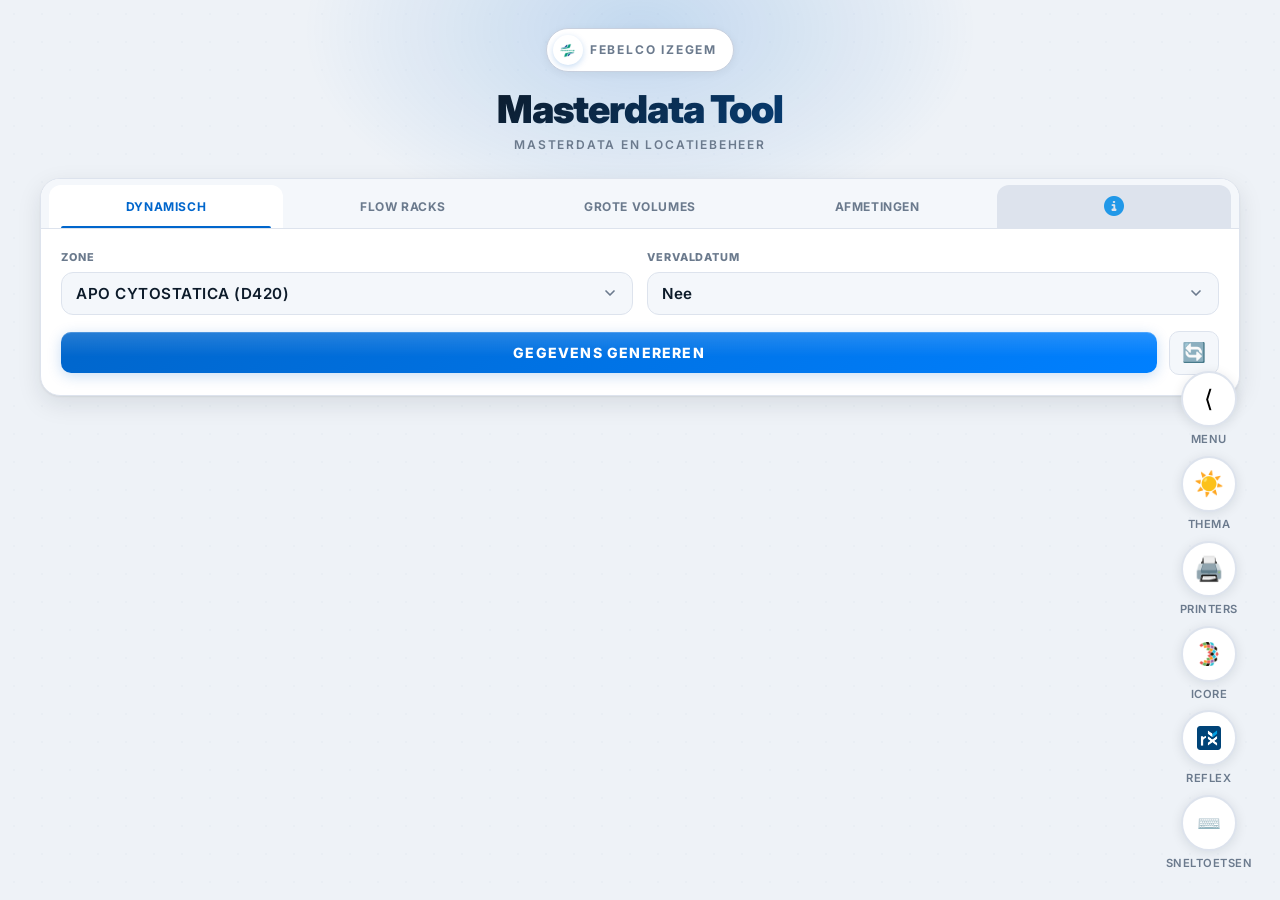
==== index.html @ 33363a82 "commit" ====
<!doctype html>
<html lang="nl">
  <head>
    <meta charset="UTF-8" />
    <meta name="viewport" content="width=device-width, initial-scale=1.0" />
    <title>MASTERDATA TOOL IZEGEM</title>
    <link rel="preconnect" href="https://fonts.googleapis.com" />
    <link rel="preconnect" href="https://fonts.gstatic.com" crossorigin />
    <link
      href="https://fonts.googleapis.com/css2?family=Inter:wght@300;400;500;600;700;800;900&display=swap"
      rel="stylesheet"
    />
    <link rel="icon" href="imgs/Febelco.png" />
    <link
      rel="stylesheet"
      href="https://cdnjs.cloudflare.com/ajax/libs/font-awesome/6.5.1/css/all.min.css"
    />
    <link rel="stylesheet" href="style_v2.css" />
  </head>
  <body>
    <div class="printer-hub" id="printerHub">
      <div class="button-item">
        <button
          class="theme-btn toggle-hub-btn"
          onclick="toggleHubCollapse()"
          id="toggleHubBtn"
          title="Menu in/uit schuiven"
        >
          ⟨
        </button>
        <span class="button-label">Menu</span>
      </div>
      <div class="hub-items" id="hubItems">
        <div class="button-item">
          <button
            class="theme-btn"
            onclick="toggleTheme()"
            id="themeBtn"
            title="Thema wisselen"
          >
            ☀️
          </button>
          <span class="button-label">Thema</span>
        </div>
        <div class="button-item">
          <button
            class="printer-fab"
            onclick="togglePrinter()"
            title="Labelprinters"
          >
            🖨️
          </button>
          <span class="button-label">Printers</span>
        </div>
        <div class="button-item">
          <a
            href="https://erp-warehouse.febelco.be"
            target="_blank"
            class="printer-fab"
            title="iCore"
            ><img
              src="imgs/icore.png"
              alt="iCore"
              style="width: 24px; height: 24px"
          /></a>
          <span class="button-label">iCore</span>
        </div>
        <div class="button-item">
          <a
            href="https://reflex.febelco.be/reflex/env/production"
            target="_blank"
            class="printer-fab"
            title="Reflex"
            ><img
              src="imgs/reflex.ico"
              alt="Reflex"
              style="width: 24px; height: 24px"
          /></a>
          <span class="button-label">Reflex</span>
        </div>
        <div class="button-item">
          <button
            class="theme-btn"
            onclick="toggleShortcuts()"
            id="helpBtn"
            title="Toetsenbord sneltoetsen"
            style="font-size: 1.2rem"
          >
            ⌨️
          </button>
          <span class="button-label">Sneltoetsen</span>
        </div>
      </div>
      <div class="printer-popup">
        <div class="printer-row">
          <span class="printer-row-label">Receptie Masterdata</span>
          <span class="printer-row-code">LT-0471</span>
        </div>
        <div class="printer-row">
          <span class="printer-row-label">Bureau Kurt</span>
          <span class="printer-row-code">PC-0455</span>
        </div>
      </div>
    </div>
    <div class="page-wrapper">
      <header class="header">
        <div class="header-badge">
          <div class="header-icon">
            <img src="imgs/Febelco.png" height="15px" alt="" />
          </div>
          <span class="header-badge-text">febelco Izegem</span>
        </div>
        <h1>Masterdata Tool</h1>
        <p class="tagline">Masterdata en locatiebeheer</p>
      </header>
      <div class="card">
        <nav class="nav-tabs">
          <button
            class="tab-btn active"
            data-tab="dyn"
            onclick="switchTab('dyn')"
          >
            Dynamisch
          </button>
          <button class="tab-btn" data-tab="fix" onclick="switchTab('fix')">
            Flow Racks
          </button>
          <button class="tab-btn" data-tab="gv" onclick="switchTab('gv')">
            Grote Volumes
          </button>
          <button class="tab-btn" data-tab="afm" onclick="switchTab('afm')">
            Afmetingen
          </button>

          <button
            class="tab-btn"
            data-tab="rec"
            onclick="switchTab('rec')"
            style="
              background-color: var(--border, #d1d5db);
              border-top-left-radius: var(--radius-inner, 8px);
              border-top-right-radius: var(--radius-inner, 8px);
            "
          >
            <i
              class="fa-solid fa-circle-info"
              style="color: #2198e8; font-size: 20px"
            ></i>
          </button>
        </nav>
        <div class="card-body">
          <section id="sec-dyn" class="section active">
            <div class="form-grid">
              <div class="form-group">
                <label>Zone</label>
                <select id="dynZone" class="custom-dropdown">
                  <option value="D420">APO CYTOSTATICA (D420)</option>
                  <option value="D421">APO BOIRON (D421)</option>
                  <option value="D422">APO HOOG (D422)</option>
                  <option value="D423">APO LAAG (D423)</option>
                  <option value="R440">DEP HOOG (R440)</option>
                  <option value="R441">DEP LAAG (R441)</option>
                  <option value="R442">DEP HOOG (R442)</option>
                  <option value="R443">DEP LAAG (R443)</option>
                  <option value="R600">DEP COOL (R600)</option>
                </select>
              </div>
              <div class="form-group">
                <label>Vervaldatum</label>
                <select id="dynBBD">
                  <option value="nee">Nee</option>
                  <option value="ja">Ja</option>
                </select>
              </div>
            </div>
            <div class="btn-group">
              <button class="btn-primary" onclick="calcDyn()">
                Gegevens Genereren
              </button>
              <button
                class="btn-reset"
                onclick="resetTab('dyn')"
                title="Herladen"
              >
                🔄
              </button>
            </div>
            <div class="progress-container" id="prog-dyn">
              <div class="progress-bar"></div>
            </div>
            <div id="out-dyn" class="results">
              <table>
                <thead>
                  <tr>
                    <th>LV Code</th>
                    <th>LV Type</th>
                    <th>HD Type</th>
                    <th>Location Size</th>
                    <th>Storage group</th>
                    <th>Item Group</th>
                    <th>Pick Zone</th>
                  </tr>
                </thead>
                <tbody id="res-dyn"></tbody>
              </table>
            </div>
          </section>

          <section id="sec-fix" class="section">
            <select id="fixKleurManual" style="display: none">
              <option value="BLAUW">BLU</option>
              <option value="ROOD">RED</option>
              <option value="CRT">CRT</option>
            </select>
            <div class="form-grid">
              <div class="form-group">
                <label>Pick of Entry Loc</label>
                <input
                  type="text"
                  id="fixZoneManual"
                  oninput="autoSelectKleur()"
                  placeholder="Bv: 3600a0040201"
                />
              </div>
              <div class="form-group">
                <label>Gewenste LV</label>
                <select id="fixTypeManual">
                  <option value="RED">RODE BAK</option>
                  <option value="BLU">BLAUWE BAK</option>
                  <option value="LSL">LANGE KANT CRT</option>
                  <option value="SSL">KORTE KANT CRT</option>
                  <option value="BLU FRIGO">DEPOTBOX BLAUW</option>
                </select>
              </div>
            </div>
            <div class="btn-group">
              <button class="btn-primary" onclick="calcFixEfficient()">
                Genereer
              </button>
              <button
                class="btn-reset"
                onclick="resetTab('fix')"
                title="Herladen"
              >
                🔄
              </button>
            </div>
            <div class="progress-container" id="prog-fix">
              <div class="progress-bar"></div>
            </div>
            <div id="out-fix" class="results">
              <table id="table-fix"></table>
            </div>
          </section>

          <section id="sec-afm" class="section">
            <div class="form-grid">
              <div class="form-group">
                <label>Zone</label>
                <select id="afmZone" onchange="updateAfmLiggers()">
                  <option value="">Kies zone...</option>
                  <option value="2200A-2700A">2200A-2700A</option>
                  <option value="3700B-3200B">3700B-3200B</option>
                  <option value="3700A-3200A">3700A-3200A</option>
                  <option value="4200A-5200A">4200A-5200A</option>
                  <option value="20DOZEN">20 Dozen Aisle</option>
                  <option value="AFRAME">Aframe</option>
                </select>
              </div>
              <div class="form-group">
                <label>Ligger(s)</label>
                <select id="afmLigger" disabled>
                  <option value="">...</option>
                </select>
              </div>
            </div>
            <div class="btn-group">
              <button class="btn-primary" onclick="calcAfm()">
                Bereken Afmeting
              </button>
              <button
                class="btn-reset"
                onclick="resetTab('afm')"
                title="Herladen"
              >
                🔄
              </button>
            </div>
            <div class="progress-container" id="prog-afm">
              <div class="progress-bar"></div>
            </div>
            <div id="out-afm" class="results">
              <table>
                <thead>
                  <tr>
                    <th>Zone</th>
                    <th>Ligger(s)</th>
                    <th>Aantal in rek</th>
                    <th>Tresh</th>
                  </tr>
                </thead>
                <tbody id="res-afm"></tbody>
              </table>
            </div>
          </section>

          <section id="sec-gv" class="section">
            <div class="form-grid">
              <div class="form-group">
                <label>Locatie</label>
                <input
                  type="text"
                  id="gvLocManual"
                  placeholder="Bv: 7000a0040201"
                />
              </div>
            </div>
            <div
              style="
                display: flex;
                align-items: center;
                gap: 15px;
                margin: 20px 0;
                color: var(--text-muted);
                font-weight: 600;
              "
            >
              <div
                style="flex: 1; height: 1px; background: var(--border)"
              ></div>
              <span>OF</span>
              <div
                style="flex: 1; height: 1px; background: var(--border)"
              ></div>
            </div>
            <div class="form-grid">
              <div class="form-group">
                <label>Zone</label>
                <select id="gvZone">
                  <option value="">Kies zone...</option>
                  <option value="7000-7010">7000-7010</option>
                  <option value="7050-7070">7050-7070</option>
                  <option value="7100-7150">7100-7150</option>
                  <option value="DISPLAYS">Displays</option>
                  <option value="PLOFKOT">Plofkot</option>
                </select>
              </div>
            </div>
            <div class="btn-group">
              <button class="btn-primary" onclick="calcGV()">
                Gegevens Genereren
              </button>
              <button
                class="btn-reset"
                onclick="resetTab('gv')"
                title="Herladen"
              >
                🔄
              </button>
            </div>
            <div class="progress-container" id="prog-gv">
              <div class="progress-bar"></div>
            </div>
            <div id="out-gv" class="results">
              <table>
                <thead>
                  <tr>
                    <th>LV Code</th>
                    <th>HD Type</th>
                    <th>Location Size</th>
                    <th>Storage group</th>
                    <th>Item Group</th>
                    <th>Prep Zone</th>
                  </tr>
                </thead>
                <tbody id="res-gv"></tbody>
              </table>
            </div>
          </section>

          <section id="sec-rec" class="section">
            <div style="display: flex; flex-direction: column; gap: 20px">
              <details
                style="
                  background: var(--surface-2);
                  border-radius: var(--radius-inner);
                  border: 1.5px solid var(--border);
                  overflow: hidden;
                "
              >
                <summary
                  style="
                    list-style: none;
                    padding: 20px 24px;
                    font-size: 1rem;
                    font-weight: 700;
                    color: var(--text);
                    cursor: pointer;
                    display: flex;
                    justify-content: space-between;
                    align-items: center;
                    user-select: none;
                  "
                >
                  <span>&#128230; Overstock op Verkeerde Clip of Trolley</span>
                  <i
                    class="fa-solid fa-chevron-down"
                    style="font-size: 0.85rem; color: var(--text-muted)"
                  ></i>
                </summary>

                <div
                  style="
                    padding: 0 24px 24px 24px;
                    border-top: 1px solid var(--border);
                    padding-top: 20px;
                  "
                >
                  <p
                    style="
                      font-size: 0.85rem;
                      color: var(--text-muted);
                      margin-bottom: 20px;
                    "
                  >
                    Geef de OVS locatie in en krijg de juiste kar.
                  </p>
                  <div class="form-grid">
                    <div class="form-group">
                      <label>Overstock-Locatie</label>
                      <input
                        type="text"
                        id="recLoc1"
                        placeholder="Bv: 9942B..."
                      />
                    </div>
                  </div>
                  <div class="btn-group">
                    <button class="btn-primary" onclick="calcRec1()">
                      Genereer
                    </button>
                    <button
                      class="btn-reset"
                      onclick="resetTab('rec')"
                      title="Herladen"
                    >
                      🔄
                    </button>
                  </div>
                  <div class="progress-container" id="prog-rec1">
                    <div class="progress-bar"></div>
                  </div>
                  <div id="out-rec1" class="results">
                    <table>
                      <thead>
                        <tr>
                          <th>Input</th>
                          <th>Resultaat</th>
                        </tr>
                      </thead>
                      <tbody id="res-rec1"></tbody>
                    </table>
                  </div>
                </div>
              </details>

              <details
                style="
                  background: var(--surface-2);
                  border-radius: var(--radius-inner);
                  border: 1.5px solid var(--border);
                  overflow: hidden;
                "
              >
                <summary
                  style="
                    list-style: none;
                    padding: 20px 24px;
                    font-size: 1rem;
                    font-weight: 700;
                    color: var(--text);
                    cursor: pointer;
                    display: flex;
                    justify-content: space-between;
                    align-items: center;
                    user-select: none;
                  "
                >
                  <span>&#128722; TROL/CLIP Bepaling</span>
                  <i
                    class="fa-solid fa-chevron-down"
                    style="font-size: 0.85rem; color: var(--text-muted)"
                  ></i>
                </summary>

                <div
                  style="
                    padding: 0 24px 24px 24px;
                    border-top: 1px solid var(--border);
                    padding-top: 20px;
                  "
                >
                  <p
                    style="
                      font-size: 0.85rem;
                      color: var(--text-muted);
                      margin-bottom: 20px;
                    "
                  >
                    Vul een flow rack locatie in om de juiste kar/pallet te
                    bepalen.
                  </p>
                  <div class="form-grid">
                    <div class="form-group">
                      <label>Locatie (Flow Racks)</label>
                      <input
                        type="text"
                        id="recLoc2"
                        placeholder="Bv: 3700a..."
                      />
                    </div>
                  </div>
                  <div class="btn-group">
                    <button class="btn-primary" onclick="calcRec2()">
                      Geneereer
                    </button>
                    <button
                      class="btn-reset"
                      onclick="resetTab('rec')"
                      title="Herladen"
                    >
                      🔄
                    </button>
                  </div>
                  <div class="progress-container" id="prog-rec2">
                    <div class="progress-bar"></div>
                  </div>
                  <div id="out-rec2" class="results">
                    <table>
                      <thead>
                        <tr>
                          <th>Zone</th>
                          <th>Kar</th>
                          <th>Details</th>
                        </tr>
                      </thead>
                      <tbody id="res-rec2"></tbody>
                    </table>
                  </div>
                </div>
              </details>
            </div>
          </section>
        </div>
      </div>
    </div>

    <div id="shortcutsModal" class="modal">
      <div class="modal-content">
        <div
          style="
            display: flex;
            justify-content: space-between;
            align-items: center;
            margin-bottom: 24px;
          "
        >
          <h2 style="margin: 0; color: var(--text)">
            ⌨️ Toetsenbord Sneltoetsen
          </h2>
          <button
            onclick="toggleShortcuts()"
            style="
              background: none;
              border: none;
              font-size: 1.5rem;
              cursor: pointer;
              color: var(--text-muted);
            "
          >
            ✕
          </button>
        </div>
        <div
          id="shortcutsList"
          style="display: grid; grid-template-columns: 1fr 1fr; gap: 16px"
        ></div>
        <div
          style="
            margin-top: 24px;
            padding-top: 16px;
            border-top: 1px solid var(--border);
            font-size: 0.85rem;
            color: var(--text-muted);
          "
        >
          <p style="margin: 8px 0">
            <strong>💡 Tip:</strong> Open deze hulp met de ⌨️ knop of druk op
            <span id="helpKeyLabel">Cmd+?</span>
          </p>
        </div>
      </div>
    </div>

    <div id="inputModal" class="modal modal-input">
      <div class="modal-content">
        <h3
          id="inputModalTitle"
          style="margin: 0 0 12px 0; color: var(--text); font-size: 1.1rem"
        ></h3>
        <p
          id="inputModalMessage"
          style="
            color: var(--text-muted);
            margin-bottom: 20px;
            font-size: 0.95rem;
          "
        ></p>
        <input
          type="number"
          id="inputModalField"
          placeholder="Voer waarde in..."
          step="0.01"
          style="
            width: 100%;
            padding: 12px;
            border: 1.5px solid var(--border);
            border-radius: 8px;
            font-size: 1rem;
            margin-bottom: 20px;
            box-sizing: border-box;
            background: var(--surface-2);
            color: var(--text);
            font-weight: 600;
          "
        />
        <div style="display: flex; gap: 12px; justify-content: flex-end">
          <button
            id="inputModalCancel"
            onclick="cancelInputModal()"
            style="
              padding: 10px 16px;
              background: var(--surface-2);
              border: 1.5px solid var(--border);
              border-radius: 8px;
              cursor: pointer;
              font-weight: 600;
              color: var(--text);
              transition: all 0.2s;
            "
          >
            Annuleren
          </button>
          <button
            id="inputModalOk"
            onclick="confirmInputModal()"
            style="
              padding: 10px 16px;
              background: var(--accent);
              color: white;
              border: none;
              border-radius: 8px;
              cursor: pointer;
              font-weight: 600;
              transition: all 0.2s;
            "
          >
            OK
          </button>
        </div>
      </div>
    </div>

    <script src="script.js"></script>
  </body>
</html>
---- style_v2.css ----
:root {
  --accent: #0066cc;
  --accent-light: #0080ff;
  --accent-dim: #003d99;
  --accent-glow: rgba(0, 102, 204, 0.18);
  --bg: #eef2f7;
  --surface: #ffffff;
  --surface-2: #f4f7fb;
  --surface-3: #edf1f7;
  --text: #0d1b2a;
  --text-muted: #6b7a8d;
  --border: #dde3ed;
  --border-strong: #c8d0de;
  --shadow-sm: rgba(13, 27, 42, 0.06);
  --shadow-md: rgba(13, 27, 42, 0.1);
  --shadow-accent: rgba(0, 102, 204, 0.22);
  --radius-card: 20px;
  --radius-inner: 12px;
  --radius-btn: 10px;
}

[data-theme="dark"] {
  --accent: #0099ff;
  --accent-light: #1ab3ff;
  --accent-dim: #0066cc;
  --accent-glow: rgba(0, 153, 255, 0.12);
  --bg: #111518;
  --surface: #181d22;
  --surface-2: #1e252d;
  --surface-3: #242c35;
  --text: #dce8f5;
  --text-muted: #7a8fa6;
  --border: #252e3a;
  --border-strong: #2e3d4e;
  --shadow-sm: rgba(0, 0, 0, 0.35);
  --shadow-md: rgba(0, 0, 0, 0.55);
  --shadow-accent: rgba(0, 212, 90, 0.18);
}

*,
*::before,
*::after {
  box-sizing: border-box;
  margin: 0;
  padding: 0;
}

body {
  font-family: "Inter", system-ui, sans-serif;
  background: var(--bg);
  color: var(--text);
  min-height: 100vh;
  padding: 24px 18px 80px;
  transition:
    background 0.35s ease,
    color 0.35s ease;
  font-size: 14px;
  line-height: 1.5;
}

body::before {
  content: "";
  position: fixed;
  inset: 0;
  background-image: radial-gradient(circle, var(--border) 1px, transparent 1px);
  background-size: 28px 28px;
  opacity: 0.3;
  pointer-events: none;
  z-index: 0;
}

body::after {
  content: "";
  position: fixed;
  top: -180px;
  left: 50%;
  transform: translateX(-50%);
  width: 700px;
  height: 420px;
  background: radial-gradient(ellipse, var(--accent-glow) 0%, transparent 68%);
  pointer-events: none;
  z-index: 0;
  transition: background 0.35s ease;
}

.page-wrapper {
  position: relative;
  z-index: 1;
  max-width: 1200px;
  margin: 0 auto;
}

.header {
  text-align: center;
  margin-bottom: 24px;
  padding-top: 4px;
}

.header-badge {
  display: inline-flex;
  align-items: center;
  gap: 7px;
  background: var(--surface);
  border: 1.5px solid var(--border-strong);
  border-radius: 100px;
  padding: 6px 16px 6px 6px;
  margin-bottom: 16px;
  box-shadow: 0 2px 10px var(--shadow-sm);
}

.header-icon {
  width: 30px;
  height: 30px;
  background: white;
  border-radius: 50%;
  display: flex;
  align-items: center;
  justify-content: center;
  font-size: 0.95rem;
  box-shadow: 0 2px 6px var(--shadow-accent);
}

.header-badge-text {
  font-size: 0.75rem;
  font-weight: 700;
  text-transform: uppercase;
  letter-spacing: 1.8px;
  color: var(--text-muted);
}

h1 {
  font-size: clamp(1.8rem, 3vw, 2.4rem);
  font-weight: 900;
  letter-spacing: -1px;
  line-height: 1.1;
  background: linear-gradient(135deg, var(--text) 35%, var(--accent));
  -webkit-background-clip: text;
  -webkit-text-fill-color: transparent;
  background-clip: text;
}

.tagline {
  margin-top: 6px;
  font-size: 0.75rem;
  font-weight: 600;
  color: var(--text-muted);
  text-transform: uppercase;
  letter-spacing: 1.8px;
}

.card {
  background: var(--surface);
  border-radius: var(--radius-card);
  border: 1.5px solid var(--border);
  box-shadow:
    0 1px 2px var(--shadow-sm),
    0 8px 24px var(--shadow-md),
    inset 0 1px 0 rgba(255, 255, 255, 0.06);
  overflow: hidden;
}

.nav-tabs {
  display: grid;
  grid-template-columns: repeat(5, 1fr);
  background: var(--surface-2);
  border-bottom: 1.5px solid var(--border);
  padding: 6px 8px 0;
  gap: 3px;
}

.tab-btn {
  padding: 11px 10px 12px;
  border: none;
  background: transparent;
  color: var(--text-muted);
  font-family: inherit;
  font-size: 0.75rem;
  font-weight: 700;
  text-transform: uppercase;
  letter-spacing: 0.6px;
  cursor: pointer;
  border-radius: var(--radius-inner) var(--radius-inner) 0 0;
  transition:
    color 0.18s ease,
    background 0.18s ease;
  position: relative;
  white-space: nowrap;
}

.tab-btn::after {
  content: "";
  position: absolute;
  bottom: 0;
  left: 12px;
  right: 12px;
  height: 2.5px;
  background: var(--accent);
  border-radius: 2px 2px 0 0;
  transform: scaleX(0);
  transition: transform 0.2s cubic-bezier(0.4, 0, 0.2, 1);
}

.tab-btn:hover:not(.active) {
  color: var(--text);
  background: var(--surface-3);
}

.tab-btn.active {
  color: var(--accent);
  background: var(--surface);
}

.tab-btn.active::after {
  transform: scaleX(1);
}

.card-body {
  padding: 20px;
}

.custom-dropdown,
.custom-dropdown option {
  font-weight: 600;
  font-family: "Inter", sans-serif;
  letter-spacing: 0.5px;
}

.section {
  display: none;
}

.section.active {
  display: block;
  animation: fadeUp 0.28s cubic-bezier(0.4, 0, 0.2, 1);
}

@keyframes fadeUp {
  from {
    opacity: 0;
    transform: translateY(10px);
  }
  to {
    opacity: 1;
    transform: translateY(0);
  }
}

.form-grid {
  display: grid;
  grid-template-columns: repeat(auto-fit, minmax(160px, 1fr));
  gap: 14px;
  margin-bottom: 16px;
  position: relative;
  z-index: 10;
}

#sec-fix .form-grid {
  grid-template-columns: 1fr 1fr !important;
}

.form-group {
  position: relative;
  z-index: 1;
}

.form-group label {
  display: block;
  font-size: 0.68rem;
  font-weight: 800;
  text-transform: uppercase;
  letter-spacing: 0.9px;
  color: var(--text-muted);
  margin-bottom: 6px;
}

select,
input[type="text"] {
  width: 100%;
  padding: 10px 14px;
  background: var(--surface-2);
  border: 1.5px solid var(--border);
  border-radius: var(--radius-inner);
  color: var(--text);
  font-family: inherit;
  font-size: 0.95rem;
  font-weight: 600;
  transition:
    border-color 0.18s ease,
    box-shadow 0.18s ease,
    background 0.18s ease;
  line-height: 1.4;
  position: relative;
  z-index: 2;
  outline: none;
}

input[type="text"] {
  text-transform: uppercase;
}

input[type="text"]::placeholder {
  text-transform: uppercase;
  color: var(--text-muted);
  font-weight: 500;
}

select:focus,
input[type="text"]:focus {
  border-color: var(--accent);
  box-shadow: 0 0 0 3px var(--accent-glow);
  background: var(--surface);
}

select {
  padding-right: 44px;
  appearance: none;
  background-image: url("data:image/svg+xml,%3Csvg xmlns='http://www.w3.org/2000/svg' width='16' height='16' viewBox='0 0 24 24' fill='none' stroke='%236b7a8d' stroke-width='2.5' stroke-linecap='round' stroke-linejoin='round'%3E%3Cpolyline points='6 9 12 15 18 9'/%3E%3C/svg%3E");
  background-repeat: no-repeat;
  background-position: right 14px center;
  background-size: 16px;
  cursor: pointer;
}

select:disabled {
  opacity: 0.38;
  cursor: not-allowed;
}

.btn-primary {
  width: 100%;
  padding: 12px 18px;
  background: linear-gradient(
    135deg,
    var(--accent) 0%,
    var(--accent-light) 100%
  );
  color: #fff;
  border: none;
  border-radius: var(--radius-btn);
  font-family: inherit;
  font-size: 0.88rem;
  font-weight: 800;
  text-transform: uppercase;
  letter-spacing: 1.2px;
  cursor: pointer;
  transition:
    transform 0.2s ease,
    box-shadow 0.2s ease,
    filter 0.2s ease;
  box-shadow:
    0 3px 14px var(--shadow-accent),
    inset 0 1px 0 rgba(255, 255, 255, 0.18);
  position: relative;
  overflow: hidden;
}

.btn-primary::before {
  content: "";
  position: absolute;
  inset: 0;
  background: linear-gradient(
    180deg,
    rgba(255, 255, 255, 0.15) 0%,
    transparent 60%
  );
}

.btn-primary:hover {
  transform: translateY(-2px);
  box-shadow: 0 6px 22px var(--shadow-accent);
  filter: brightness(1.05);
}

.btn-primary:active {
  transform: translateY(0);
  filter: brightness(0.97);
}

.progress-container {
  display: none;
  width: 100%;
  height: 2px;
  background: var(--surface-2);
  border-radius: 2px;
  margin: 12px 0;
  overflow: hidden;
}

.progress-bar {
  width: 0%;
  height: 100%;
  background: linear-gradient(
    90deg,
    var(--accent-dim),
    var(--accent),
    var(--accent-light)
  );
  transition: width 0.4s ease;
  border-radius: 4px;
}

.progress-container.active {
  display: block;
}

.results {
  display: none;
  margin-top: 16px;
  border-radius: var(--radius-inner);
  border: 1.5px solid var(--border);
  overflow: hidden;
  background: var(--surface);
}

.results.show {
  display: block;
  animation: fadeUp 0.28s ease;
}

table {
  width: 100%;
  border-collapse: collapse;
  table-layout: auto;
}

thead tr {
  background: var(--surface-2);
  border-bottom: 1.5px solid var(--border);
}

th {
  padding: 10px 12px;
  text-align: left;
  font-size: 0.68rem;
  font-weight: 800;
  text-transform: uppercase;
  letter-spacing: 0.8px;
  color: var(--text-muted);
  white-space: nowrap;
  overflow: hidden;
  text-overflow: ellipsis;
}

td {
  padding: 11px 12px;
  text-align: left;
  border-bottom: 1px solid var(--border);
  font-size: 0.92rem;
  font-weight: 500;
  overflow: visible;
  text-overflow: clip;
  white-space: normal;
  word-wrap: break-word;
}

tbody tr:last-child td {
  border-bottom: none;
}

tbody tr:hover {
  background: var(--surface-2);
}

th:last-child,
td:last-child {
  width: auto;
  max-width: 300px;
  overflow: visible;
  text-overflow: clip;
}

.results td a {
  text-decoration: underline;
  font-weight: 700;
  cursor: pointer;
}

.badge {
  display: inline-flex;
  align-items: center;
  padding: 4px 10px;
  border-radius: 4px;
  font-size: 0.72rem;
  font-weight: 700;
  font-family: "SF Mono", "Fira Code", monospace;
  letter-spacing: 0.3px;
}

.badge-green {
  background: rgba(0, 102, 204, 0.1);
  color: var(--accent);
  border: 1.5px solid rgba(0, 102, 204, 0.25);
}

.badge-red {
  background: rgba(220, 38, 38, 0.08);
  color: #ef4444;
  border: 1.5px solid rgba(220, 38, 38, 0.2);
}

.info-tip {
  display: none;
  align-items: center;
  gap: 8px;
  margin-top: 12px;
  padding: 10px 14px;
  background: var(--accent-glow);
  border: 1.5px solid rgba(0, 102, 204, 0.25);
  border-radius: var(--radius-inner);
  font-size: 0.65rem;
  font-weight: 700;
  text-transform: uppercase;
  letter-spacing: 0.5px;
  color: var(--accent);
}

.info-tip.show {
  display: flex;
}

.dropdown-panel {
  display: none;
  margin-top: 14px;
  border: 1.5px solid var(--border);
  border-radius: var(--radius-inner);
  overflow: hidden;
}

.dropdown-panel.show {
  display: block;
}

.dropdown-header {
  display: flex;
  justify-content: space-between;
  align-items: center;
  padding: 10px 14px;
  background: var(--surface-2);
  cursor: pointer;
  font-size: 0.62rem;
  font-weight: 800;
  text-transform: uppercase;
  letter-spacing: 0.6px;
  color: var(--text);
  transition: all 0.2s;
}

.dropdown-header:hover {
  background: var(--surface-3);
  color: var(--accent);
}

.dropdown-content {
  padding: 10px 14px;
  color: var(--text-muted);
  font-size: 0.78rem;
}

/* Modals */
.modal {
  position: fixed;
  top: 0;
  left: 0;
  right: 0;
  bottom: 0;
  background: rgba(0, 0, 0, 0.5);
  z-index: 9999;
  display: none;
  align-items: center;
  justify-content: center;
  transition: opacity 0.2s ease;
}

.modal.show {
  display: flex;
}

.modal-content {
  background: var(--surface);
  border-radius: 16px;
  padding: 30px;
  box-shadow: 0 20px 60px rgba(0, 0, 0, 0.3);
  max-width: 500px;
  max-height: 80vh;
  overflow-y: auto;
  animation: slideUp 0.3s ease;
}

@keyframes slideUp {
  from {
    opacity: 0;
    transform: translateY(20px);
  }
  to {
    opacity: 1;
    transform: translateY(0);
  }
}

.modal-input .modal-content {
  min-width: 300px;
  max-width: 400px;
}

.shortcuts-grid {
  display: grid;
  grid-template-columns: 1fr 1fr;
  gap: 16px;
}

.shortcuts-grid > div {
  background: var(--surface-2);
  padding: 14px;
  border-radius: 8px;
  border: 1px solid var(--border);
}

.shortcuts-grid > div > div:first-child {
  font-family: monospace;
  font-weight: 700;
  color: var(--accent);
  font-size: 0.95rem;
  margin-bottom: 4px;
}

.shortcuts-grid > div > div:nth-child(2) {
  font-weight: 600;
  color: var(--text);
  font-size: 0.9rem;
}

.shortcuts-grid > div > div:nth-child(3) {
  font-size: 0.8rem;
  color: var(--text-muted);
}

/* Printer Hub */
.printer-hub {
  position: fixed;
  bottom: 28px;
  right: 28px;
  display: flex;
  flex-direction: column;
  gap: 8px;
  z-index: 100;
}

.printer-fab {
  width: 56px;
  height: 56px;
  border-radius: 50%;
  background: var(--surface);
  border: 2px solid var(--border);
  cursor: pointer;
  display: flex;
  align-items: center;
  justify-content: center;
  font-size: 1.5rem;
  transition: all 0.3s ease;
  box-shadow: 0 2px 12px var(--shadow-md);
  position: relative;
  color: var(--text);
}

.printer-fab:hover {
  transform: scale(1.1);
  box-shadow: 0 4px 16px var(--shadow-accent);
}

.button-item {
  display: flex;
  flex-direction: column;
  align-items: center;
  gap: 4px;
  text-align: center;
}

.button-label {
  font-size: 0.7rem;
  font-weight: 600;
  color: var(--text-muted);
  text-transform: uppercase;
  letter-spacing: 0.5px;
}

.theme-btn {
  background: var(--surface);
  border: 2px solid var(--border);
  cursor: pointer;
  width: 56px;
  height: 56px;
  border-radius: 50%;
  font-size: 1.5rem;
  display: flex;
  align-items: center;
  justify-content: center;
  transition: all 0.3s ease;
  box-shadow: 0 2px 12px var(--shadow-md);
}

.theme-btn:hover {
  transform: scale(1.1);
  box-shadow: 0 4px 16px var(--shadow-accent);
}

.printer-popup {
  display: none;
  position: absolute;
  bottom: 70px;
  right: 0;
  background: var(--surface);
  border: 1.5px solid var(--border);
  border-radius: var(--radius-inner);
  box-shadow: 0 8px 24px var(--shadow-md);
  min-width: 220px;
  z-index: 101;
}

.printer-hub.active .printer-popup {
  display: block;
}

.printer-row {
  padding: 12px 16px;
  border-bottom: 1px solid var(--border);
  display: flex;
  justify-content: space-between;
  align-items: center;
}

.printer-row:last-child {
  border-bottom: none;
}

.printer-row-label {
  font-size: 0.9rem;
  font-weight: 600;
  color: var(--text);
}

.printer-row-code {
  font-family: monospace;
  font-size: 0.85rem;
  font-weight: 700;
  color: var(--accent);
  background: var(--surface-2);
  padding: 3px 8px;
  border-radius: 4px;
}
/* Hub Items Collapse */
.hub-items {
  display: flex;
  flex-direction: column;
  gap: 8px;
  transition: all 0.4s cubic-bezier(0.4, 0, 0.2, 1);
  max-height: 600px;
  opacity: 1;
  visibility: visible;
}

.hub-items.collapsed {
  max-height: 0;
  opacity: 0;
  visibility: hidden;
  gap: 0;
}

.toggle-hub-btn {
  transition: transform 0.4s cubic-bezier(0.4, 0, 0.2, 1);
}

.toggle-hub-btn.collapsed {
  transform: rotate(180deg);
}

/* Button Group */
.btn-group {
  display: flex;
  gap: 12px;
  align-items: center;
  width: 100%;
}

.btn-group .btn-primary {
  flex: 1;
}

.btn-reset {
  padding: 10px 12px;
  background: var(--surface-2);
  border: 1.5px solid var(--border);
  border-radius: var(--radius-btn);
  color: var(--text);
  font-size: 1.2rem;
  cursor: pointer;
  transition: all 0.2s ease;
  display: flex;
  align-items: center;
  justify-content: center;
  min-width: 44px;
  height: 44px;
}

.btn-reset:hover {
  background: var(--surface-3);
  border-color: var(--accent);
  transform: scale(1.05);
}

.btn-reset:active {
  transform: scale(0.98);
}
@media (max-width: 1024px) {
  .nav-tabs {
    grid-template-columns: repeat(auto-fit, minmax(100px, 1fr));
  }

  .card-body {
    padding: 24px;
  }

  .form-grid {
    grid-template-columns: 1fr;
  }

  .page-wrapper {
    max-width: 100%;
  }
}

@media (max-width: 768px) {
  body {
    padding: 24px 16px 80px;
  }

  .nav-tabs {
    grid-template-columns: repeat(auto-fit, minmax(80px, 1fr));
    padding: 8px 8px 0;
    gap: 2px;
  }

  .tab-btn {
    font-size: 0.75rem;
    padding: 12px 8px 13px;
  }

  .card-body {
    padding: 16px;
  }

  h1 {
    font-size: 1.8rem;
  }

  .header {
    margin-bottom: 24px;
  }

  .printer-hub {
    bottom: 16px;
    right: 16px;
    flex-direction: row;
    gap: 4px;
  }

  .printer-fab,
  .theme-btn {
    width: 48px;
    height: 48px;
    font-size: 1.2rem;
  }

  .button-label {
    display: none;
  }

  .shortcuts-grid {
    grid-template-columns: 1fr;
  }

  th,
  td {
    font-size: 0.9rem;
    padding: 10px 12px;
  }

  .modal-content {
    margin: 16px;
  }
}
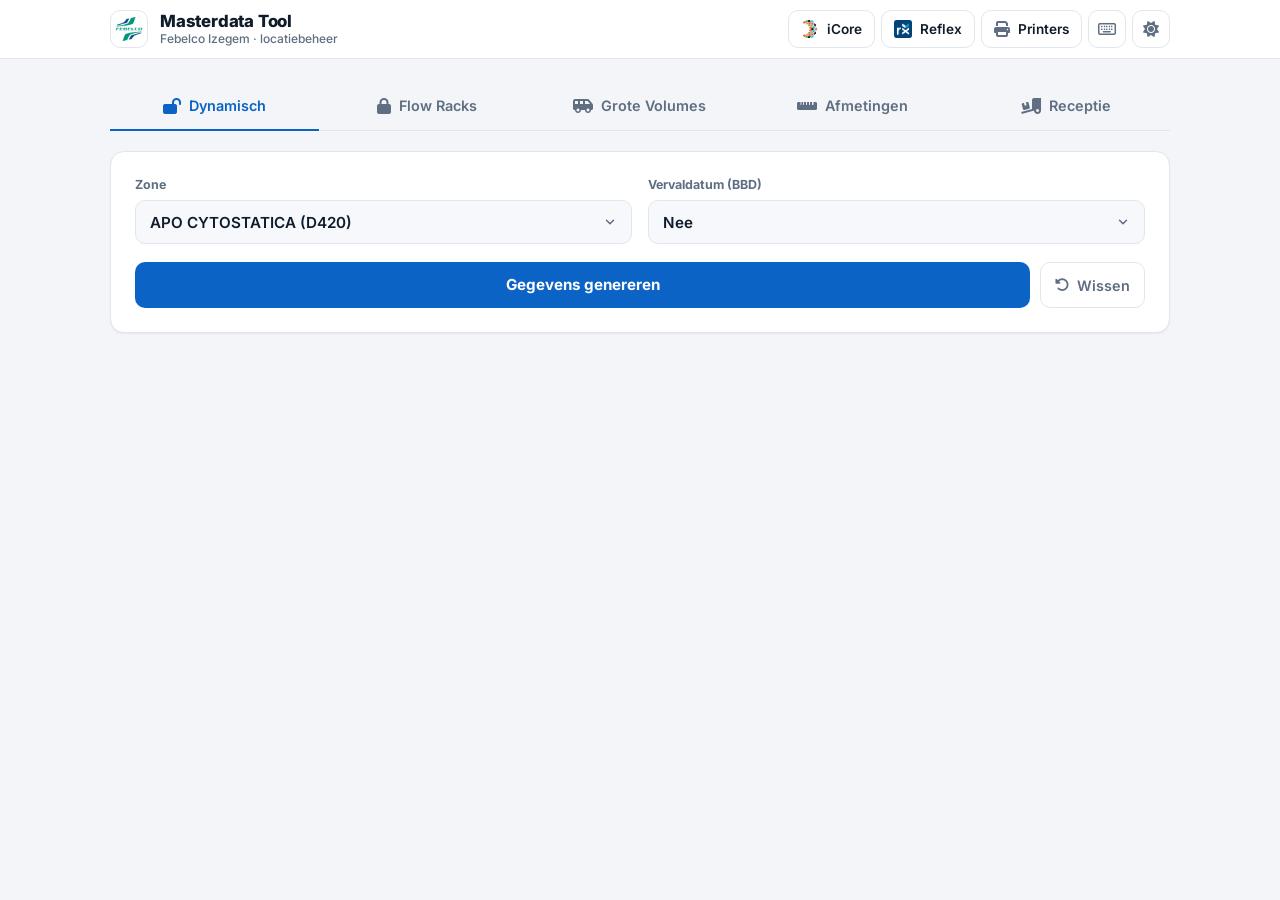
==== commit 5682fafe: "commit ui update" ====
--- a/index.html
+++ b/index.html
@@ -1,676 +1,460 @@
-<!doctype html>
-<html lang="nl">
-  <head>
-    <meta charset="UTF-8" />
-    <meta name="viewport" content="width=device-width, initial-scale=1.0" />
-    <title>MASTERDATA TOOL IZEGEM</title>
-    <link rel="preconnect" href="https://fonts.googleapis.com" />
-    <link rel="preconnect" href="https://fonts.gstatic.com" crossorigin />
-    <link
-      href="https://fonts.googleapis.com/css2?family=Inter:wght@300;400;500;600;700;800;900&display=swap"
-      rel="stylesheet"
-    />
-    <link rel="icon" href="imgs/Febelco.png" />
-    <link
-      rel="stylesheet"
-      href="https://cdnjs.cloudflare.com/ajax/libs/font-awesome/6.5.1/css/all.min.css"
-    />
-    <link rel="stylesheet" href="style_v2.css" />
-  </head>
-  <body>
-    <div class="printer-hub" id="printerHub">
-      <div class="button-item">
-        <button
-          class="theme-btn toggle-hub-btn"
-          onclick="toggleHubCollapse()"
-          id="toggleHubBtn"
-          title="Menu in/uit schuiven"
-        >
-          ⟨
-        </button>
-        <span class="button-label">Menu</span>
-      </div>
-      <div class="hub-items" id="hubItems">
-        <div class="button-item">
-          <button
-            class="theme-btn"
-            onclick="toggleTheme()"
-            id="themeBtn"
-            title="Thema wisselen"
-          >
-            ☀️
-          </button>
-          <span class="button-label">Thema</span>
-        </div>
-        <div class="button-item">
-          <button
-            class="printer-fab"
-            onclick="togglePrinter()"
-            title="Labelprinters"
-          >
-            🖨️
-          </button>
-          <span class="button-label">Printers</span>
-        </div>
-        <div class="button-item">
-          <a
-            href="https://erp-warehouse.febelco.be"
-            target="_blank"
-            class="printer-fab"
-            title="iCore"
-            ><img
-              src="imgs/icore.png"
-              alt="iCore"
-              style="width: 24px; height: 24px"
-          /></a>
-          <span class="button-label">iCore</span>
-        </div>
-        <div class="button-item">
-          <a
-            href="https://reflex.febelco.be/reflex/env/production"
-            target="_blank"
-            class="printer-fab"
-            title="Reflex"
-            ><img
-              src="imgs/reflex.ico"
-              alt="Reflex"
-              style="width: 24px; height: 24px"
-          /></a>
-          <span class="button-label">Reflex</span>
-        </div>
-        <div class="button-item">
-          <button
-            class="theme-btn"
-            onclick="toggleShortcuts()"
-            id="helpBtn"
-            title="Toetsenbord sneltoetsen"
-            style="font-size: 1.2rem"
-          >
-            ⌨️
-          </button>
-          <span class="button-label">Sneltoetsen</span>
-        </div>
-      </div>
-      <div class="printer-popup">
-        <div class="printer-row">
-          <span class="printer-row-label">Receptie Masterdata</span>
-          <span class="printer-row-code">LT-0471</span>
-        </div>
-        <div class="printer-row">
-          <span class="printer-row-label">Bureau Kurt</span>
-          <span class="printer-row-code">PC-0455</span>
-        </div>
-      </div>
-    </div>
-    <div class="page-wrapper">
-      <header class="header">
-        <div class="header-badge">
-          <div class="header-icon">
-            <img src="imgs/Febelco.png" height="15px" alt="" />
-          </div>
-          <span class="header-badge-text">febelco Izegem</span>
-        </div>
-        <h1>Masterdata Tool</h1>
-        <p class="tagline">Masterdata en locatiebeheer</p>
-      </header>
-      <div class="card">
-        <nav class="nav-tabs">
-          <button
-            class="tab-btn active"
-            data-tab="dyn"
-            onclick="switchTab('dyn')"
-          >
-            Dynamisch
-          </button>
-          <button class="tab-btn" data-tab="fix" onclick="switchTab('fix')">
-            Flow Racks
-          </button>
-          <button class="tab-btn" data-tab="gv" onclick="switchTab('gv')">
-            Grote Volumes
-          </button>
-          <button class="tab-btn" data-tab="afm" onclick="switchTab('afm')">
-            Afmetingen
-          </button>
-
-          <button
-            class="tab-btn"
-            data-tab="rec"
-            onclick="switchTab('rec')"
-            style="
-              background-color: var(--border, #d1d5db);
-              border-top-left-radius: var(--radius-inner, 8px);
-              border-top-right-radius: var(--radius-inner, 8px);
-            "
-          >
-            <i
-              class="fa-solid fa-circle-info"
-              style="color: #2198e8; font-size: 20px"
-            ></i>
-          </button>
-        </nav>
-        <div class="card-body">
-          <section id="sec-dyn" class="section active">
-            <div class="form-grid">
-              <div class="form-group">
-                <label>Zone</label>
-                <select id="dynZone" class="custom-dropdown">
-                  <option value="D420">APO CYTOSTATICA (D420)</option>
-                  <option value="D421">APO BOIRON (D421)</option>
-                  <option value="D422">APO HOOG (D422)</option>
-                  <option value="D423">APO LAAG (D423)</option>
-                  <option value="R440">DEP HOOG (R440)</option>
-                  <option value="R441">DEP LAAG (R441)</option>
-                  <option value="R442">DEP HOOG (R442)</option>
-                  <option value="R443">DEP LAAG (R443)</option>
-                  <option value="R600">DEP COOL (R600)</option>
-                </select>
-              </div>
-              <div class="form-group">
-                <label>Vervaldatum</label>
-                <select id="dynBBD">
-                  <option value="nee">Nee</option>
-                  <option value="ja">Ja</option>
-                </select>
-              </div>
-            </div>
-            <div class="btn-group">
-              <button class="btn-primary" onclick="calcDyn()">
-                Gegevens Genereren
-              </button>
-              <button
-                class="btn-reset"
-                onclick="resetTab('dyn')"
-                title="Herladen"
-              >
-                🔄
-              </button>
-            </div>
-            <div class="progress-container" id="prog-dyn">
-              <div class="progress-bar"></div>
-            </div>
-            <div id="out-dyn" class="results">
-              <table>
-                <thead>
-                  <tr>
-                    <th>LV Code</th>
-                    <th>LV Type</th>
-                    <th>HD Type</th>
-                    <th>Location Size</th>
-                    <th>Storage group</th>
-                    <th>Item Group</th>
-                    <th>Pick Zone</th>
-                  </tr>
-                </thead>
-                <tbody id="res-dyn"></tbody>
-              </table>
-            </div>
-          </section>
-
-          <section id="sec-fix" class="section">
-            <select id="fixKleurManual" style="display: none">
-              <option value="BLAUW">BLU</option>
-              <option value="ROOD">RED</option>
-              <option value="CRT">CRT</option>
-            </select>
-            <div class="form-grid">
-              <div class="form-group">
-                <label>Pick of Entry Loc</label>
-                <input
-                  type="text"
-                  id="fixZoneManual"
-                  oninput="autoSelectKleur()"
-                  placeholder="Bv: 3600a0040201"
-                />
-              </div>
-              <div class="form-group">
-                <label>Gewenste LV</label>
-                <select id="fixTypeManual">
-                  <option value="RED">RODE BAK</option>
-                  <option value="BLU">BLAUWE BAK</option>
-                  <option value="LSL">LANGE KANT CRT</option>
-                  <option value="SSL">KORTE KANT CRT</option>
-                  <option value="BLU FRIGO">DEPOTBOX BLAUW</option>
-                </select>
-              </div>
-            </div>
-            <div class="btn-group">
-              <button class="btn-primary" onclick="calcFixEfficient()">
-                Genereer
-              </button>
-              <button
-                class="btn-reset"
-                onclick="resetTab('fix')"
-                title="Herladen"
-              >
-                🔄
-              </button>
-            </div>
-            <div class="progress-container" id="prog-fix">
-              <div class="progress-bar"></div>
-            </div>
-            <div id="out-fix" class="results">
-              <table id="table-fix"></table>
-            </div>
-          </section>
-
-          <section id="sec-afm" class="section">
-            <div class="form-grid">
-              <div class="form-group">
-                <label>Zone</label>
-                <select id="afmZone" onchange="updateAfmLiggers()">
-                  <option value="">Kies zone...</option>
-                  <option value="2200A-2700A">2200A-2700A</option>
-                  <option value="3700B-3200B">3700B-3200B</option>
-                  <option value="3700A-3200A">3700A-3200A</option>
-                  <option value="4200A-5200A">4200A-5200A</option>
-                  <option value="20DOZEN">20 Dozen Aisle</option>
-                  <option value="AFRAME">Aframe</option>
-                </select>
-              </div>
-              <div class="form-group">
-                <label>Ligger(s)</label>
-                <select id="afmLigger" disabled>
-                  <option value="">...</option>
-                </select>
-              </div>
-            </div>
-            <div class="btn-group">
-              <button class="btn-primary" onclick="calcAfm()">
-                Bereken Afmeting
-              </button>
-              <button
-                class="btn-reset"
-                onclick="resetTab('afm')"
-                title="Herladen"
-              >
-                🔄
-              </button>
-            </div>
-            <div class="progress-container" id="prog-afm">
-              <div class="progress-bar"></div>
-            </div>
-            <div id="out-afm" class="results">
-              <table>
-                <thead>
-                  <tr>
-                    <th>Zone</th>
-                    <th>Ligger(s)</th>
-                    <th>Aantal in rek</th>
-                    <th>Tresh</th>
-                  </tr>
-                </thead>
-                <tbody id="res-afm"></tbody>
-              </table>
-            </div>
-          </section>
-
-          <section id="sec-gv" class="section">
-            <div class="form-grid">
-              <div class="form-group">
-                <label>Locatie</label>
-                <input
-                  type="text"
-                  id="gvLocManual"
-                  placeholder="Bv: 7000a0040201"
-                />
-              </div>
-            </div>
-            <div
-              style="
-                display: flex;
-                align-items: center;
-                gap: 15px;
-                margin: 20px 0;
-                color: var(--text-muted);
-                font-weight: 600;
-              "
-            >
-              <div
-                style="flex: 1; height: 1px; background: var(--border)"
-              ></div>
-              <span>OF</span>
-              <div
-                style="flex: 1; height: 1px; background: var(--border)"
-              ></div>
-            </div>
-            <div class="form-grid">
-              <div class="form-group">
-                <label>Zone</label>
-                <select id="gvZone">
-                  <option value="">Kies zone...</option>
-                  <option value="7000-7010">7000-7010</option>
-                  <option value="7050-7070">7050-7070</option>
-                  <option value="7100-7150">7100-7150</option>
-                  <option value="DISPLAYS">Displays</option>
-                  <option value="PLOFKOT">Plofkot</option>
-                </select>
-              </div>
-            </div>
-            <div class="btn-group">
-              <button class="btn-primary" onclick="calcGV()">
-                Gegevens Genereren
-              </button>
-              <button
-                class="btn-reset"
-                onclick="resetTab('gv')"
-                title="Herladen"
-              >
-                🔄
-              </button>
-            </div>
-            <div class="progress-container" id="prog-gv">
-              <div class="progress-bar"></div>
-            </div>
-            <div id="out-gv" class="results">
-              <table>
-                <thead>
-                  <tr>
-                    <th>LV Code</th>
-                    <th>HD Type</th>
-                    <th>Location Size</th>
-                    <th>Storage group</th>
-                    <th>Item Group</th>
-                    <th>Prep Zone</th>
-                  </tr>
-                </thead>
-                <tbody id="res-gv"></tbody>
-              </table>
-            </div>
-          </section>
-
-          <section id="sec-rec" class="section">
-            <div style="display: flex; flex-direction: column; gap: 20px">
-              <details
-                style="
-                  background: var(--surface-2);
-                  border-radius: var(--radius-inner);
-                  border: 1.5px solid var(--border);
-                  overflow: hidden;
-                "
-              >
-                <summary
-                  style="
-                    list-style: none;
-                    padding: 20px 24px;
-                    font-size: 1rem;
-                    font-weight: 700;
-                    color: var(--text);
-                    cursor: pointer;
-                    display: flex;
-                    justify-content: space-between;
-                    align-items: center;
-                    user-select: none;
-                  "
-                >
-                  <span>&#128230; Overstock op Verkeerde Clip of Trolley</span>
-                  <i
-                    class="fa-solid fa-chevron-down"
-                    style="font-size: 0.85rem; color: var(--text-muted)"
-                  ></i>
-                </summary>
-
-                <div
-                  style="
-                    padding: 0 24px 24px 24px;
-                    border-top: 1px solid var(--border);
-                    padding-top: 20px;
-                  "
-                >
-                  <p
-                    style="
-                      font-size: 0.85rem;
-                      color: var(--text-muted);
-                      margin-bottom: 20px;
-                    "
-                  >
-                    Geef de OVS locatie in en krijg de juiste kar.
-                  </p>
-                  <div class="form-grid">
-                    <div class="form-group">
-                      <label>Overstock-Locatie</label>
-                      <input
-                        type="text"
-                        id="recLoc1"
-                        placeholder="Bv: 9942B..."
-                      />
-                    </div>
-                  </div>
-                  <div class="btn-group">
-                    <button class="btn-primary" onclick="calcRec1()">
-                      Genereer
-                    </button>
-                    <button
-                      class="btn-reset"
-                      onclick="resetTab('rec')"
-                      title="Herladen"
-                    >
-                      🔄
-                    </button>
-                  </div>
-                  <div class="progress-container" id="prog-rec1">
-                    <div class="progress-bar"></div>
-                  </div>
-                  <div id="out-rec1" class="results">
-                    <table>
-                      <thead>
-                        <tr>
-                          <th>Input</th>
-                          <th>Resultaat</th>
-                        </tr>
-                      </thead>
-                      <tbody id="res-rec1"></tbody>
-                    </table>
-                  </div>
-                </div>
-              </details>
-
-              <details
-                style="
-                  background: var(--surface-2);
-                  border-radius: var(--radius-inner);
-                  border: 1.5px solid var(--border);
-                  overflow: hidden;
-                "
-              >
-                <summary
-                  style="
-                    list-style: none;
-                    padding: 20px 24px;
-                    font-size: 1rem;
-                    font-weight: 700;
-                    color: var(--text);
-                    cursor: pointer;
-                    display: flex;
-                    justify-content: space-between;
-                    align-items: center;
-                    user-select: none;
-                  "
-                >
-                  <span>&#128722; TROL/CLIP Bepaling</span>
-                  <i
-                    class="fa-solid fa-chevron-down"
-                    style="font-size: 0.85rem; color: var(--text-muted)"
-                  ></i>
-                </summary>
-
-                <div
-                  style="
-                    padding: 0 24px 24px 24px;
-                    border-top: 1px solid var(--border);
-                    padding-top: 20px;
-                  "
-                >
-                  <p
-                    style="
-                      font-size: 0.85rem;
-                      color: var(--text-muted);
-                      margin-bottom: 20px;
-                    "
-                  >
-                    Vul een flow rack locatie in om de juiste kar/pallet te
-                    bepalen.
-                  </p>
-                  <div class="form-grid">
-                    <div class="form-group">
-                      <label>Locatie (Flow Racks)</label>
-                      <input
-                        type="text"
-                        id="recLoc2"
-                        placeholder="Bv: 3700a..."
-                      />
-                    </div>
-                  </div>
-                  <div class="btn-group">
-                    <button class="btn-primary" onclick="calcRec2()">
-                      Geneereer
-                    </button>
-                    <button
-                      class="btn-reset"
-                      onclick="resetTab('rec')"
-                      title="Herladen"
-                    >
-                      🔄
-                    </button>
-                  </div>
-                  <div class="progress-container" id="prog-rec2">
-                    <div class="progress-bar"></div>
-                  </div>
-                  <div id="out-rec2" class="results">
-                    <table>
-                      <thead>
-                        <tr>
-                          <th>Zone</th>
-                          <th>Kar</th>
-                          <th>Details</th>
-                        </tr>
-                      </thead>
-                      <tbody id="res-rec2"></tbody>
-                    </table>
-                  </div>
-                </div>
-              </details>
-            </div>
-          </section>
-        </div>
-      </div>
-    </div>
-
-    <div id="shortcutsModal" class="modal">
-      <div class="modal-content">
-        <div
-          style="
-            display: flex;
-            justify-content: space-between;
-            align-items: center;
-            margin-bottom: 24px;
-          "
-        >
-          <h2 style="margin: 0; color: var(--text)">
-            ⌨️ Toetsenbord Sneltoetsen
-          </h2>
-          <button
-            onclick="toggleShortcuts()"
-            style="
-              background: none;
-              border: none;
-              font-size: 1.5rem;
-              cursor: pointer;
-              color: var(--text-muted);
-            "
-          >
-            ✕
-          </button>
-        </div>
-        <div
-          id="shortcutsList"
-          style="display: grid; grid-template-columns: 1fr 1fr; gap: 16px"
-        ></div>
-        <div
-          style="
-            margin-top: 24px;
-            padding-top: 16px;
-            border-top: 1px solid var(--border);
-            font-size: 0.85rem;
-            color: var(--text-muted);
-          "
-        >
-          <p style="margin: 8px 0">
-            <strong>💡 Tip:</strong> Open deze hulp met de ⌨️ knop of druk op
-            <span id="helpKeyLabel">Cmd+?</span>
-          </p>
-        </div>
-      </div>
-    </div>
-
-    <div id="inputModal" class="modal modal-input">
-      <div class="modal-content">
-        <h3
-          id="inputModalTitle"
-          style="margin: 0 0 12px 0; color: var(--text); font-size: 1.1rem"
-        ></h3>
-        <p
-          id="inputModalMessage"
-          style="
-            color: var(--text-muted);
-            margin-bottom: 20px;
-            font-size: 0.95rem;
-          "
-        ></p>
-        <input
-          type="number"
-          id="inputModalField"
-          placeholder="Voer waarde in..."
-          step="0.01"
-          style="
-            width: 100%;
-            padding: 12px;
-            border: 1.5px solid var(--border);
-            border-radius: 8px;
-            font-size: 1rem;
-            margin-bottom: 20px;
-            box-sizing: border-box;
-            background: var(--surface-2);
-            color: var(--text);
-            font-weight: 600;
-          "
-        />
-        <div style="display: flex; gap: 12px; justify-content: flex-end">
-          <button
-            id="inputModalCancel"
-            onclick="cancelInputModal()"
-            style="
-              padding: 10px 16px;
-              background: var(--surface-2);
-              border: 1.5px solid var(--border);
-              border-radius: 8px;
-              cursor: pointer;
-              font-weight: 600;
-              color: var(--text);
-              transition: all 0.2s;
-            "
-          >
-            Annuleren
-          </button>
-          <button
-            id="inputModalOk"
-            onclick="confirmInputModal()"
-            style="
-              padding: 10px 16px;
-              background: var(--accent);
-              color: white;
-              border: none;
-              border-radius: 8px;
-              cursor: pointer;
-              font-weight: 600;
-              transition: all 0.2s;
-            "
-          >
-            OK
-          </button>
-        </div>
-      </div>
-    </div>
-
-    <script src="script.js"></script>
-  </body>
-</html>
+<!doctype html>
+<html lang="nl">
+  <head>
+    <meta charset="UTF-8" />
+    <meta name="viewport" content="width=device-width, initial-scale=1.0" />
+    <title>Masterdata Tool Izegem</title>
+    <link rel="preconnect" href="https://fonts.googleapis.com" />
+    <link rel="preconnect" href="https://fonts.gstatic.com" crossorigin />
+    <link
+      href="https://fonts.googleapis.com/css2?family=Inter:wght@400;500;600;700;800&family=JetBrains+Mono:wght@500;700&display=swap"
+      rel="stylesheet"
+    />
+    <link rel="icon" href="imgs/Febelco.png" />
+    <link
+      rel="stylesheet"
+      href="https://cdnjs.cloudflare.com/ajax/libs/font-awesome/6.5.1/css/all.min.css"
+    />
+    <link rel="stylesheet" href="style_v2.css" />
+  </head>
+  <body>
+    <!-- ============ BOVENBALK ============ -->
+    <header class="topbar">
+      <div class="topbar-inner">
+        <div class="brand">
+          <img src="imgs/Febelco.png" alt="Febelco" class="brand-logo" />
+          <div class="brand-text">
+            <span class="brand-title">Masterdata Tool</span>
+            <span class="brand-sub">Febelco Izegem · locatiebeheer</span>
+          </div>
+        </div>
+
+        <nav class="toolbar" aria-label="Snelkoppelingen">
+          <a
+            href="https://erp-warehouse.febelco.be"
+            target="_blank"
+            rel="noopener"
+            class="tool-btn"
+            title="iCore openen"
+          >
+            <img src="imgs/icore.png" alt="" />
+            <span class="tool-label">iCore</span>
+          </a>
+          <a
+            href="https://reflex.febelco.be/reflex/env/production"
+            target="_blank"
+            rel="noopener"
+            class="tool-btn"
+            title="Reflex openen"
+          >
+            <img src="imgs/reflex.ico" alt="" />
+            <span class="tool-label">Reflex</span>
+          </a>
+
+          <div class="printer-hub" id="printerHub">
+            <button
+              class="tool-btn"
+              onclick="togglePrinter()"
+              title="Labelprinters"
+              aria-haspopup="true"
+            >
+              <i class="fa-solid fa-print"></i>
+              <span class="tool-label">Printers</span>
+            </button>
+            <div class="printer-popup" role="menu">
+              <div class="popup-title">Labelprinters</div>
+              <button class="printer-row" data-copy="LT-0471" title="Klik om te kopiëren">
+                <span class="printer-row-label">Receptie Masterdata</span>
+                <span class="printer-row-code">LT-0471</span>
+              </button>
+              <button class="printer-row" data-copy="PC-0455" title="Klik om te kopiëren">
+                <span class="printer-row-label">Bureau Kurt</span>
+                <span class="printer-row-code">PC-0455</span>
+              </button>
+            </div>
+          </div>
+
+          <button
+            class="tool-btn icon-only"
+            onclick="toggleShortcuts()"
+            id="helpBtn"
+            title="Sneltoetsen"
+          >
+            <i class="fa-regular fa-keyboard"></i>
+          </button>
+          <button
+            class="tool-btn icon-only"
+            onclick="toggleTheme()"
+            id="themeBtn"
+            title="Licht / donker thema"
+          >
+            <i class="fa-solid fa-sun"></i>
+          </button>
+        </nav>
+      </div>
+    </header>
+
+    <main class="page-wrapper">
+      <!-- ============ TABBLADEN ============ -->
+      <nav class="nav-tabs" role="tablist">
+        <button class="tab-btn active" data-tab="dyn" onclick="switchTab('dyn')">
+          <i class="fa-solid fa-lock-open"></i>
+          <span>Dynamisch</span>
+        </button>
+        <button class="tab-btn" data-tab="fix" onclick="switchTab('fix')">
+          <i class="fa-solid fa-lock"></i>
+          <span>Flow Racks</span>
+        </button>
+        <button class="tab-btn" data-tab="gv" onclick="switchTab('gv')">
+          <i class="fa-solid fa-van-shuttle"></i>
+          <span>Grote Volumes</span>
+        </button>
+        <button class="tab-btn" data-tab="afm" onclick="switchTab('afm')">
+          <i class="fa-solid fa-ruler-horizontal"></i>
+          <span>Afmetingen</span>
+        </button>
+        <button class="tab-btn" data-tab="rec" onclick="switchTab('rec')">
+          <i class="fa-solid fa-truck-ramp-box"></i>
+          <span>Receptie</span>
+        </button>
+      </nav>
+
+      <div class="card">
+        <!-- ============ DYNAMISCH ============ -->
+        <section id="sec-dyn" class="section active">
+          <div class="form-grid">
+            <div class="form-group">
+              <label for="dynZone">Zone</label>
+              <select id="dynZone" class="custom-dropdown">
+                <option value="D420">APO CYTOSTATICA (D420)</option>
+                <option value="D421">APO BOIRON (D421)</option>
+                <option value="D422">APO HOOG (D422)</option>
+                <option value="D423">APO LAAG (D423)</option>
+                <option value="R440">DEP HOOG (R440)</option>
+                <option value="R441">DEP LAAG (R441)</option>
+                <option value="R442">DEP HOOG (R442)</option>
+                <option value="R443">DEP LAAG (R443)</option>
+                <option value="R600">DEP COOL (R600)</option>
+              </select>
+            </div>
+            <div class="form-group">
+              <label for="dynBBD">Vervaldatum (BBD)</label>
+              <select id="dynBBD">
+                <option value="nee">Nee</option>
+                <option value="ja">Ja</option>
+              </select>
+            </div>
+          </div>
+          <div class="btn-group">
+            <button class="btn-primary" onclick="calcDyn()">
+              Gegevens genereren
+            </button>
+            <button class="btn-reset" onclick="resetTab('dyn')" title="Wissen">
+              <i class="fa-solid fa-rotate-left"></i><span>Wissen</span>
+            </button>
+          </div>
+          <div class="progress-container" id="prog-dyn"><div class="progress-bar"></div></div>
+          <div id="out-dyn" class="results">
+            <div class="table-wrap">
+              <table>
+                <thead>
+                  <tr>
+                    <th>LV Code</th>
+                    <th>LV Type</th>
+                    <th>HD Type</th>
+                    <th>Location Size</th>
+                    <th>Storage group</th>
+                    <th>Item Group</th>
+                    <th>Pick Zone</th>
+                  </tr>
+                </thead>
+                <tbody id="res-dyn"></tbody>
+              </table>
+            </div>
+          </div>
+        </section>
+
+        <!-- ============ FLOW RACKS ============ -->
+        <section id="sec-fix" class="section">
+          <select id="fixKleurManual" hidden>
+            <option value="BLAUW">BLU</option>
+            <option value="ROOD">RED</option>
+            <option value="CRT">CRT</option>
+          </select>
+          <div class="form-grid">
+            <div class="form-group">
+              <label for="fixZoneManual">Pick- of entry-locatie</label>
+              <input
+                type="text"
+                id="fixZoneManual"
+                oninput="autoSelectKleur()"
+                placeholder="Bv: 3600 A 004 02 01"
+                autocomplete="off"
+                spellcheck="false"
+              />
+            </div>
+            <div class="form-group">
+              <label for="fixTypeManual">Gewenste LV</label>
+              <select id="fixTypeManual">
+                <option value="RED">RODE BAK</option>
+                <option value="BLU">BLAUWE BAK</option>
+                <option value="LSL">LANGE KANT CRT</option>
+                <option value="SSL">KORTE KANT CRT</option>
+                <option value="BLU FRIGO">DEPOTBOX BLAUW</option>
+              </select>
+            </div>
+          </div>
+          <div class="btn-group">
+            <button class="btn-primary" onclick="calcFixEfficient()">
+              Genereer
+            </button>
+            <button class="btn-reset" onclick="resetTab('fix')" title="Wissen">
+              <i class="fa-solid fa-rotate-left"></i><span>Wissen</span>
+            </button>
+          </div>
+          <div class="progress-container" id="prog-fix"><div class="progress-bar"></div></div>
+          <div id="out-fix" class="results">
+            <div class="table-wrap"><table id="table-fix"></table></div>
+          </div>
+        </section>
+
+        <!-- ============ GROTE VOLUMES ============ -->
+        <section id="sec-gv" class="section">
+          <div class="form-grid gv-grid">
+            <div class="form-group">
+              <label for="gvLocManual">Locatie</label>
+              <input
+                type="text"
+                id="gvLocManual"
+                placeholder="Bv: 7000 A 004 02 01"
+                autocomplete="off"
+                spellcheck="false"
+              />
+            </div>
+            <div class="or-divider"><span>of</span></div>
+            <div class="form-group">
+              <label for="gvZone">Zone</label>
+              <select id="gvZone">
+                <option value="">Kies zone...</option>
+                <option value="7000-7010">7000-7010</option>
+                <option value="7050-7070">7050-7070</option>
+                <option value="7100-7150">7100-7150</option>
+                <option value="DISPLAYS">Displays</option>
+                <option value="PLOFKOT">Plofkot</option>
+              </select>
+            </div>
+          </div>
+          <div class="btn-group">
+            <button class="btn-primary" onclick="calcGV()">
+              Gegevens genereren
+            </button>
+            <button class="btn-reset" onclick="resetTab('gv')" title="Wissen">
+              <i class="fa-solid fa-rotate-left"></i><span>Wissen</span>
+            </button>
+          </div>
+          <div class="progress-container" id="prog-gv"><div class="progress-bar"></div></div>
+          <div id="out-gv" class="results">
+            <div class="table-wrap">
+              <table>
+                <thead>
+                  <tr>
+                    <th>LV Code</th>
+                    <th>HD Type</th>
+                    <th>Location Size</th>
+                    <th>Storage group</th>
+                    <th>Item Group</th>
+                    <th>Prep Zone</th>
+                  </tr>
+                </thead>
+                <tbody id="res-gv"></tbody>
+              </table>
+            </div>
+          </div>
+        </section>
+
+        <!-- ============ AFMETINGEN ============ -->
+        <section id="sec-afm" class="section">
+          <div class="form-grid">
+            <div class="form-group">
+              <label for="afmZone">Zone</label>
+              <select id="afmZone" onchange="updateAfmLiggers()">
+                <option value="">Kies zone...</option>
+                <option value="2200A-2700A">2200A-2700A</option>
+                <option value="3700B-3200B">3700B-3200B</option>
+                <option value="3700A-3200A">3700A-3200A</option>
+                <option value="4200A-5200A">4200A-5200A</option>
+                <option value="20DOZEN">20 Dozen Aisle</option>
+                <option value="AFRAME">Aframe</option>
+              </select>
+            </div>
+            <div class="form-group">
+              <label for="afmLigger">Ligger(s)</label>
+              <select id="afmLigger" disabled>
+                <option value="">Kies eerst een zone</option>
+              </select>
+            </div>
+          </div>
+          <div class="btn-group">
+            <button class="btn-primary" onclick="calcAfm()">
+              Bereken afmeting
+            </button>
+            <button class="btn-reset" onclick="resetTab('afm')" title="Wissen">
+              <i class="fa-solid fa-rotate-left"></i><span>Wissen</span>
+            </button>
+          </div>
+          <div class="progress-container" id="prog-afm"><div class="progress-bar"></div></div>
+          <div id="out-afm" class="results">
+            <div class="table-wrap">
+              <table>
+                <thead>
+                  <tr>
+                    <th>Zone</th>
+                    <th>Ligger(s)</th>
+                    <th>Aantal in rek</th>
+                    <th>Tresh</th>
+                  </tr>
+                </thead>
+                <tbody id="res-afm"></tbody>
+              </table>
+            </div>
+          </div>
+        </section>
+
+        <!-- ============ RECEPTIE ============ -->
+        <section id="sec-rec" class="section">
+          <div class="sub-grid">
+            <div class="sub-panel">
+              <div class="sub-head">
+                <div>
+                  <h3>Overstock op verkeerde clip of trolley</h3>
+                  <p>Geef de OVS-locatie in en krijg de juiste kar.</p>
+                </div>
+              </div>
+              <div class="form-group">
+                <label for="recLoc1">Overstock-locatie</label>
+                <input
+                  type="text"
+                  id="recLoc1"
+                  placeholder="Bv: 9942B..."
+                  autocomplete="off"
+                  spellcheck="false"
+                />
+              </div>
+              <div class="btn-group">
+                <button class="btn-primary" onclick="calcRec1()">
+                  Zoek kar
+                </button>
+                <button class="btn-reset" onclick="resetTab('rec', this)" title="Wissen">
+                  <i class="fa-solid fa-rotate-left"></i>
+                </button>
+              </div>
+              <div class="progress-container" id="prog-rec1"><div class="progress-bar"></div></div>
+              <div id="out-rec1" class="results">
+                <div class="table-wrap">
+                  <table>
+                    <thead>
+                      <tr>
+                        <th>Input</th>
+                        <th>Resultaat</th>
+                      </tr>
+                    </thead>
+                    <tbody id="res-rec1"></tbody>
+                  </table>
+                </div>
+              </div>
+            </div>
+
+            <div class="sub-panel">
+              <div class="sub-head">
+                <div>
+                  <h3>TROL/CLIP bepaling</h3>
+                  <p>Vul een flow rack locatie in om de juiste kar/pallet te bepalen.</p>
+                </div>
+              </div>
+              <div class="form-group">
+                <label for="recLoc2">Locatie (Flow Racks)</label>
+                <input
+                  type="text"
+                  id="recLoc2"
+                  placeholder="Bv: 3700a..."
+                  autocomplete="off"
+                  spellcheck="false"
+                />
+              </div>
+              <div class="btn-group">
+                <button class="btn-primary" onclick="calcRec2()">
+                  Zoek kar
+                </button>
+                <button class="btn-reset" onclick="resetTab('rec', this)" title="Wissen">
+                  <i class="fa-solid fa-rotate-left"></i>
+                </button>
+              </div>
+              <div class="progress-container" id="prog-rec2"><div class="progress-bar"></div></div>
+              <div id="out-rec2" class="results">
+                <div class="table-wrap">
+                  <table>
+                    <thead>
+                      <tr>
+                        <th>Zone</th>
+                        <th>Kar</th>
+                        <th>Details</th>
+                      </tr>
+                    </thead>
+                    <tbody id="res-rec2"></tbody>
+                  </table>
+                </div>
+              </div>
+            </div>
+          </div>
+        </section>
+      </div>
+    </main>
+
+    <!-- ============ SNELTOETSEN ============ -->
+    <div id="shortcutsModal" class="modal">
+      <div class="modal-content">
+        <div class="modal-head">
+          <h2><i class="fa-regular fa-keyboard"></i> Sneltoetsen</h2>
+          <button class="modal-close" onclick="toggleShortcuts()" title="Sluiten">
+            <i class="fa-solid fa-xmark"></i>
+          </button>
+        </div>
+        <div id="shortcutsList" class="shortcuts-grid"></div>
+        <p class="modal-foot">
+          <strong>Tip:</strong> open deze hulp met de toetsenbord-knop bovenaan of
+          druk op <span id="helpKeyLabel">Ctrl+?</span>
+        </p>
+      </div>
+    </div>
+
+    <!-- ============ INVOER (breedte karton) ============ -->
+    <div id="inputModal" class="modal modal-input">
+      <div class="modal-content">
+        <h3 id="inputModalTitle"></h3>
+        <p id="inputModalMessage"></p>
+        <div class="input-unit">
+          <input
+            type="number"
+            id="inputModalField"
+            placeholder="Voer waarde in..."
+            step="0.01"
+            inputmode="decimal"
+          />
+          <span>cm</span>
+        </div>
+        <div class="modal-actions">
+          <button id="inputModalCancel" class="btn-secondary" onclick="cancelInputModal()">
+            Annuleren
+          </button>
+          <button id="inputModalOk" class="btn-primary btn-small" onclick="confirmInputModal()">
+            OK
+          </button>
+        </div>
+      </div>
+    </div>
+
+    <div id="toastStack" class="toast-stack" aria-live="polite"></div>
+
+    <script src="script.js"></script>
+  </body>
+</html>
--- a/style_v2.css
+++ b/style_v2.css
@@ -1,40 +1,61 @@
+/* =========================================================
+   Masterdata Tool – stijl (v3)
+   ========================================================= */
+
 :root {
-  --accent: #0066cc;
-  --accent-light: #0080ff;
-  --accent-dim: #003d99;
-  --accent-glow: rgba(0, 102, 204, 0.18);
-  --bg: #eef2f7;
+  --accent: #0b63c5;
+  --accent-hover: #0a56ab;
+  --accent-soft: #e7f0fb;
+  --accent-glow: rgba(11, 99, 197, 0.16);
+  --accent-border: rgba(11, 99, 197, 0.28);
+
+  --bg: #f3f5f8;
   --surface: #ffffff;
-  --surface-2: #f4f7fb;
-  --surface-3: #edf1f7;
-  --text: #0d1b2a;
-  --text-muted: #6b7a8d;
-  --border: #dde3ed;
-  --border-strong: #c8d0de;
-  --shadow-sm: rgba(13, 27, 42, 0.06);
-  --shadow-md: rgba(13, 27, 42, 0.1);
-  --shadow-accent: rgba(0, 102, 204, 0.22);
-  --radius-card: 20px;
-  --radius-inner: 12px;
-  --radius-btn: 10px;
+  --surface-2: #f6f8fb;
+  --surface-3: #eef2f7;
+  --text: #111c2b;
+  --text-muted: #5f6e82;
+  --border: #e1e6ee;
+  --border-strong: #cbd3df;
+
+  --ok: #0f8a4b;
+  --ok-soft: #e6f5ec;
+  --err: #d33a3a;
+  --err-soft: #fdecec;
+
+  --shadow-sm: 0 1px 2px rgba(17, 28, 43, 0.06);
+  --shadow-md: 0 4px 16px rgba(17, 28, 43, 0.08);
+  --shadow-lg: 0 18px 50px rgba(17, 28, 43, 0.2);
+
+  --radius: 14px;
+  --radius-sm: 10px;
+  --mono: "JetBrains Mono", "SF Mono", Consolas, monospace;
 }
 
 [data-theme="dark"] {
-  --accent: #0099ff;
-  --accent-light: #1ab3ff;
-  --accent-dim: #0066cc;
-  --accent-glow: rgba(0, 153, 255, 0.12);
-  --bg: #111518;
-  --surface: #181d22;
-  --surface-2: #1e252d;
-  --surface-3: #242c35;
-  --text: #dce8f5;
-  --text-muted: #7a8fa6;
-  --border: #252e3a;
-  --border-strong: #2e3d4e;
-  --shadow-sm: rgba(0, 0, 0, 0.35);
-  --shadow-md: rgba(0, 0, 0, 0.55);
-  --shadow-accent: rgba(0, 212, 90, 0.18);
+  --accent: #3b9bff;
+  --accent-hover: #5aabff;
+  --accent-soft: rgba(59, 155, 255, 0.12);
+  --accent-glow: rgba(59, 155, 255, 0.2);
+  --accent-border: rgba(59, 155, 255, 0.35);
+
+  --bg: #0f1318;
+  --surface: #171c23;
+  --surface-2: #1c222b;
+  --surface-3: #232a34;
+  --text: #e3ebf5;
+  --text-muted: #8b9bb0;
+  --border: #29313c;
+  --border-strong: #36404d;
+
+  --ok: #3ccf82;
+  --ok-soft: rgba(60, 207, 130, 0.12);
+  --err: #ff6b6b;
+  --err-soft: rgba(255, 107, 107, 0.12);
+
+  --shadow-sm: 0 1px 2px rgba(0, 0, 0, 0.4);
+  --shadow-md: 0 4px 16px rgba(0, 0, 0, 0.4);
+  --shadow-lg: 0 18px 50px rgba(0, 0, 0, 0.6);
 }
 
 *,
@@ -45,184 +66,266 @@
   padding: 0;
 }
 
+html {
+  color-scheme: light;
+}
+[data-theme="dark"] {
+  color-scheme: dark;
+}
+
 body {
   font-family: "Inter", system-ui, sans-serif;
   background: var(--bg);
   color: var(--text);
   min-height: 100vh;
-  padding: 24px 18px 80px;
-  transition:
-    background 0.35s ease,
-    color 0.35s ease;
-  font-size: 14px;
+  font-size: 15px;
   line-height: 1.5;
-}
-
-body::before {
-  content: "";
-  position: fixed;
-  inset: 0;
-  background-image: radial-gradient(circle, var(--border) 1px, transparent 1px);
-  background-size: 28px 28px;
-  opacity: 0.3;
-  pointer-events: none;
-  z-index: 0;
-}
-
-body::after {
-  content: "";
-  position: fixed;
-  top: -180px;
-  left: 50%;
-  transform: translateX(-50%);
-  width: 700px;
-  height: 420px;
-  background: radial-gradient(ellipse, var(--accent-glow) 0%, transparent 68%);
-  pointer-events: none;
-  z-index: 0;
-  transition: background 0.35s ease;
-}
-
+  transition: background 0.25s ease, color 0.25s ease;
+}
+
+kbd {
+  font-family: var(--mono);
+  font-size: 0.72em;
+  padding: 1px 6px;
+  border: 1px solid var(--border-strong);
+  border-bottom-width: 2px;
+  border-radius: 5px;
+  background: var(--surface);
+  color: var(--text-muted);
+}
+
+/* ---------- Bovenbalk ---------- */
+.topbar {
+  position: sticky;
+  top: 0;
+  z-index: 100;
+  background: var(--surface);
+  border-bottom: 1px solid var(--border);
+}
+
+.topbar-inner {
+  max-width: 1100px;
+  margin: 0 auto;
+  padding: 10px 20px;
+  display: flex;
+  align-items: center;
+  justify-content: space-between;
+  gap: 16px;
+}
+
+.brand {
+  display: flex;
+  align-items: center;
+  gap: 12px;
+  min-width: 0;
+}
+
+.brand-logo {
+  width: 38px;
+  height: 38px;
+  border-radius: 10px;
+  background: #fff;
+  padding: 4px;
+  border: 1px solid var(--border);
+  flex-shrink: 0;
+}
+
+.brand-text {
+  display: flex;
+  flex-direction: column;
+  line-height: 1.15;
+  min-width: 0;
+}
+
+.brand-title {
+  font-weight: 800;
+  font-size: 1.05rem;
+  letter-spacing: -0.2px;
+}
+
+.brand-sub {
+  font-size: 0.75rem;
+  color: var(--text-muted);
+  font-weight: 500;
+  white-space: nowrap;
+  overflow: hidden;
+  text-overflow: ellipsis;
+}
+
+.toolbar {
+  display: flex;
+  align-items: center;
+  gap: 6px;
+}
+
+.tool-btn {
+  display: inline-flex;
+  align-items: center;
+  gap: 8px;
+  height: 38px;
+  padding: 0 12px;
+  border-radius: var(--radius-sm);
+  border: 1px solid var(--border);
+  background: var(--surface);
+  color: var(--text);
+  font: inherit;
+  font-size: 0.85rem;
+  font-weight: 600;
+  text-decoration: none;
+  cursor: pointer;
+  transition: background 0.15s, border-color 0.15s, color 0.15s;
+}
+
+.tool-btn:hover {
+  background: var(--surface-3);
+  border-color: var(--border-strong);
+}
+
+.tool-btn img {
+  width: 18px;
+  height: 18px;
+}
+
+.tool-btn i {
+  font-size: 1rem;
+  color: var(--text-muted);
+}
+
+.tool-btn.icon-only {
+  width: 38px;
+  padding: 0;
+  justify-content: center;
+}
+
+/* Printers pop-up */
+.printer-hub {
+  position: relative;
+}
+
+.printer-popup {
+  display: none;
+  position: absolute;
+  top: calc(100% + 8px);
+  right: 0;
+  min-width: 250px;
+  background: var(--surface);
+  border: 1px solid var(--border);
+  border-radius: var(--radius);
+  box-shadow: var(--shadow-lg);
+  padding: 6px;
+  z-index: 101;
+}
+
+.printer-hub.active .printer-popup {
+  display: block;
+  animation: fadeUp 0.15s ease;
+}
+
+.popup-title {
+  font-size: 0.7rem;
+  font-weight: 700;
+  text-transform: uppercase;
+  letter-spacing: 0.8px;
+  color: var(--text-muted);
+  padding: 8px 10px 6px;
+}
+
+.printer-row {
+  width: 100%;
+  display: flex;
+  justify-content: space-between;
+  align-items: center;
+  gap: 12px;
+  padding: 10px;
+  border: none;
+  background: none;
+  border-radius: 8px;
+  font: inherit;
+  color: var(--text);
+  cursor: pointer;
+  text-align: left;
+}
+
+.printer-row:hover {
+  background: var(--surface-3);
+}
+
+.printer-row-label {
+  font-size: 0.9rem;
+  font-weight: 600;
+}
+
+.printer-row-code {
+  font-family: var(--mono);
+  font-size: 0.82rem;
+  font-weight: 700;
+  color: var(--accent);
+  background: var(--accent-soft);
+  padding: 3px 8px;
+  border-radius: 6px;
+}
+
+/* ---------- Pagina ---------- */
 .page-wrapper {
-  position: relative;
-  z-index: 1;
-  max-width: 1200px;
+  max-width: 1100px;
   margin: 0 auto;
-}
-
-.header {
-  text-align: center;
-  margin-bottom: 24px;
-  padding-top: 4px;
-}
-
-.header-badge {
-  display: inline-flex;
-  align-items: center;
-  gap: 7px;
-  background: var(--surface);
-  border: 1.5px solid var(--border-strong);
-  border-radius: 100px;
-  padding: 6px 16px 6px 6px;
-  margin-bottom: 16px;
-  box-shadow: 0 2px 10px var(--shadow-sm);
-}
-
-.header-icon {
-  width: 30px;
-  height: 30px;
-  background: white;
-  border-radius: 50%;
+  padding: 24px 20px 48px;
+}
+
+/* ---------- Tabbladen ---------- */
+.nav-tabs {
+  display: flex;
+  gap: 4px;
+  border-bottom: 1px solid var(--border);
+  margin-bottom: 20px;
+  overflow: visible;
+}
+
+.nav-tabs::-webkit-scrollbar {
+  display: none;
+}
+
+.tab-btn {
+  flex: 1;
   display: flex;
   align-items: center;
   justify-content: center;
-  font-size: 0.95rem;
-  box-shadow: 0 2px 6px var(--shadow-accent);
-}
-
-.header-badge-text {
-  font-size: 0.75rem;
-  font-weight: 700;
-  text-transform: uppercase;
-  letter-spacing: 1.8px;
-  color: var(--text-muted);
-}
-
-h1 {
-  font-size: clamp(1.8rem, 3vw, 2.4rem);
-  font-weight: 900;
-  letter-spacing: -1px;
-  line-height: 1.1;
-  background: linear-gradient(135deg, var(--text) 35%, var(--accent));
-  -webkit-background-clip: text;
-  -webkit-text-fill-color: transparent;
-  background-clip: text;
-}
-
-.tagline {
-  margin-top: 6px;
-  font-size: 0.75rem;
+  gap: 8px;
+  padding: 12px 10px;
+  margin-bottom: -1px;
+  border: none;
+  border-bottom: 2px solid transparent;
+  background: none;
+  color: var(--text-muted);
+  font: inherit;
+  font-size: 0.9rem;
   font-weight: 600;
-  color: var(--text-muted);
-  text-transform: uppercase;
-  letter-spacing: 1.8px;
-}
-
+  cursor: pointer;
+  transition: color 0.15s, border-color 0.15s;
+  white-space: nowrap;
+}
+
+.tab-btn i {
+  font-size: 1rem;
+}
+
+.tab-btn:hover:not(.active) {
+  color: var(--text);
+}
+
+.tab-btn.active {
+  color: var(--accent);
+  border-bottom-color: var(--accent);
+}
+
+
+/* ---------- Kaart / secties ---------- */
 .card {
   background: var(--surface);
-  border-radius: var(--radius-card);
-  border: 1.5px solid var(--border);
-  box-shadow:
-    0 1px 2px var(--shadow-sm),
-    0 8px 24px var(--shadow-md),
-    inset 0 1px 0 rgba(255, 255, 255, 0.06);
-  overflow: hidden;
-}
-
-.nav-tabs {
-  display: grid;
-  grid-template-columns: repeat(5, 1fr);
-  background: var(--surface-2);
-  border-bottom: 1.5px solid var(--border);
-  padding: 6px 8px 0;
-  gap: 3px;
-}
-
-.tab-btn {
-  padding: 11px 10px 12px;
-  border: none;
-  background: transparent;
-  color: var(--text-muted);
-  font-family: inherit;
-  font-size: 0.75rem;
-  font-weight: 700;
-  text-transform: uppercase;
-  letter-spacing: 0.6px;
-  cursor: pointer;
-  border-radius: var(--radius-inner) var(--radius-inner) 0 0;
-  transition:
-    color 0.18s ease,
-    background 0.18s ease;
-  position: relative;
-  white-space: nowrap;
-}
-
-.tab-btn::after {
-  content: "";
-  position: absolute;
-  bottom: 0;
-  left: 12px;
-  right: 12px;
-  height: 2.5px;
-  background: var(--accent);
-  border-radius: 2px 2px 0 0;
-  transform: scaleX(0);
-  transition: transform 0.2s cubic-bezier(0.4, 0, 0.2, 1);
-}
-
-.tab-btn:hover:not(.active) {
-  color: var(--text);
-  background: var(--surface-3);
-}
-
-.tab-btn.active {
-  color: var(--accent);
-  background: var(--surface);
-}
-
-.tab-btn.active::after {
-  transform: scaleX(1);
-}
-
-.card-body {
-  padding: 20px;
-}
-
-.custom-dropdown,
-.custom-dropdown option {
-  font-weight: 600;
-  font-family: "Inter", sans-serif;
-  letter-spacing: 0.5px;
+  border-radius: var(--radius);
+  border: 1px solid var(--border);
+  box-shadow: var(--shadow-sm);
+  padding: 24px;
 }
 
 .section {
@@ -231,13 +334,13 @@
 
 .section.active {
   display: block;
-  animation: fadeUp 0.28s cubic-bezier(0.4, 0, 0.2, 1);
+  animation: fadeUp 0.22s ease;
 }
 
 @keyframes fadeUp {
   from {
     opacity: 0;
-    transform: translateY(10px);
+    transform: translateY(6px);
   }
   to {
     opacity: 1;
@@ -245,330 +348,444 @@
   }
 }
 
+/* ---------- Formulier ---------- */
 .form-grid {
   display: grid;
-  grid-template-columns: repeat(auto-fit, minmax(160px, 1fr));
-  gap: 14px;
-  margin-bottom: 16px;
-  position: relative;
-  z-index: 10;
-}
-
-#sec-fix .form-grid {
-  grid-template-columns: 1fr 1fr !important;
-}
-
-.form-group {
-  position: relative;
-  z-index: 1;
+  grid-template-columns: repeat(auto-fit, minmax(220px, 1fr));
+  gap: 16px;
+  margin-bottom: 18px;
+}
+
+.gv-grid {
+  grid-template-columns: 1fr auto 1fr;
+  align-items: end;
+}
+
+.or-divider {
+  display: flex;
+  align-items: center;
+  justify-content: center;
+  height: 44px;
+}
+
+.or-divider span {
+  font-size: 0.75rem;
+  font-weight: 700;
+  text-transform: uppercase;
+  color: var(--text-muted);
+  background: var(--surface-3);
+  border-radius: 99px;
+  padding: 4px 10px;
 }
 
 .form-group label {
   display: block;
-  font-size: 0.68rem;
-  font-weight: 800;
-  text-transform: uppercase;
-  letter-spacing: 0.9px;
+  font-size: 0.78rem;
+  font-weight: 700;
   color: var(--text-muted);
   margin-bottom: 6px;
 }
 
 select,
-input[type="text"] {
+input[type="text"],
+input[type="number"] {
   width: 100%;
-  padding: 10px 14px;
+  height: 44px;
+  padding: 0 14px;
   background: var(--surface-2);
   border: 1.5px solid var(--border);
-  border-radius: var(--radius-inner);
+  border-radius: var(--radius-sm);
   color: var(--text);
   font-family: inherit;
   font-size: 0.95rem;
   font-weight: 600;
-  transition:
-    border-color 0.18s ease,
-    box-shadow 0.18s ease,
-    background 0.18s ease;
-  line-height: 1.4;
-  position: relative;
-  z-index: 2;
   outline: none;
+  transition: border-color 0.15s, box-shadow 0.15s, background 0.15s;
 }
 
 input[type="text"] {
+  font-family: var(--mono);
   text-transform: uppercase;
-}
-
-input[type="text"]::placeholder {
-  text-transform: uppercase;
+  letter-spacing: 0.5px;
+}
+
+input::placeholder {
   color: var(--text-muted);
   font-weight: 500;
+  opacity: 0.7;
+}
+
+select:hover,
+input:hover {
+  border-color: var(--border-strong);
 }
 
 select:focus,
-input[type="text"]:focus {
+input:focus {
   border-color: var(--accent);
-  box-shadow: 0 0 0 3px var(--accent-glow);
+  box-shadow: 0 0 0 4px var(--accent-glow);
   background: var(--surface);
 }
 
 select {
-  padding-right: 44px;
+  padding-right: 40px;
   appearance: none;
-  background-image: url("data:image/svg+xml,%3Csvg xmlns='http://www.w3.org/2000/svg' width='16' height='16' viewBox='0 0 24 24' fill='none' stroke='%236b7a8d' stroke-width='2.5' stroke-linecap='round' stroke-linejoin='round'%3E%3Cpolyline points='6 9 12 15 18 9'/%3E%3C/svg%3E");
+  background-image: url("data:image/svg+xml,%3Csvg xmlns='http://www.w3.org/2000/svg' width='16' height='16' viewBox='0 0 24 24' fill='none' stroke='%235f6e82' stroke-width='2.5' stroke-linecap='round' stroke-linejoin='round'%3E%3Cpolyline points='6 9 12 15 18 9'/%3E%3C/svg%3E");
   background-repeat: no-repeat;
   background-position: right 14px center;
-  background-size: 16px;
+  background-size: 14px;
   cursor: pointer;
 }
 
 select:disabled {
-  opacity: 0.38;
+  opacity: 0.5;
   cursor: not-allowed;
 }
 
+/* ---------- Knoppen ---------- */
+.btn-group {
+  display: flex;
+  gap: 10px;
+  align-items: stretch;
+}
+
 .btn-primary {
-  width: 100%;
-  padding: 12px 18px;
-  background: linear-gradient(
-    135deg,
-    var(--accent) 0%,
-    var(--accent-light) 100%
-  );
+  flex: 1;
+  display: inline-flex;
+  align-items: center;
+  justify-content: center;
+  gap: 8px;
+  height: 46px;
+  padding: 0 18px;
+  background: var(--accent);
   color: #fff;
   border: none;
-  border-radius: var(--radius-btn);
-  font-family: inherit;
-  font-size: 0.88rem;
-  font-weight: 800;
-  text-transform: uppercase;
-  letter-spacing: 1.2px;
+  border-radius: var(--radius-sm);
+  font: inherit;
+  font-size: 0.95rem;
+  font-weight: 700;
   cursor: pointer;
-  transition:
-    transform 0.2s ease,
-    box-shadow 0.2s ease,
-    filter 0.2s ease;
-  box-shadow:
-    0 3px 14px var(--shadow-accent),
-    inset 0 1px 0 rgba(255, 255, 255, 0.18);
-  position: relative;
-  overflow: hidden;
-}
-
-.btn-primary::before {
-  content: "";
-  position: absolute;
-  inset: 0;
-  background: linear-gradient(
-    180deg,
-    rgba(255, 255, 255, 0.15) 0%,
-    transparent 60%
-  );
+  transition: background 0.15s, transform 0.1s;
 }
 
 .btn-primary:hover {
-  transform: translateY(-2px);
-  box-shadow: 0 6px 22px var(--shadow-accent);
-  filter: brightness(1.05);
+  background: var(--accent-hover);
 }
 
 .btn-primary:active {
-  transform: translateY(0);
-  filter: brightness(0.97);
-}
-
+  transform: translateY(1px);
+}
+
+.btn-reset {
+  display: inline-flex;
+  align-items: center;
+  justify-content: center;
+  gap: 8px;
+  min-width: 46px;
+  height: 46px;
+  padding: 0 14px;
+  background: var(--surface);
+  border: 1.5px solid var(--border);
+  border-radius: var(--radius-sm);
+  color: var(--text-muted);
+  font: inherit;
+  font-size: 0.9rem;
+  font-weight: 600;
+  cursor: pointer;
+  transition: background 0.15s, border-color 0.15s, color 0.15s;
+}
+
+.btn-reset:hover {
+  background: var(--surface-3);
+  color: var(--text);
+  border-color: var(--border-strong);
+}
+
+.btn-secondary {
+  height: 42px;
+  padding: 0 16px;
+  background: var(--surface-2);
+  border: 1.5px solid var(--border);
+  border-radius: var(--radius-sm);
+  color: var(--text);
+  font: inherit;
+  font-weight: 600;
+  cursor: pointer;
+}
+
+.btn-secondary:hover {
+  background: var(--surface-3);
+}
+
+.btn-small {
+  flex: 0 0 auto;
+  height: 42px;
+  min-width: 90px;
+}
+
+button:focus-visible,
+a:focus-visible {
+  outline: 3px solid var(--accent-glow);
+  outline-offset: 2px;
+}
+
+/* ---------- Voortgang ---------- */
 .progress-container {
   display: none;
-  width: 100%;
-  height: 2px;
-  background: var(--surface-2);
-  border-radius: 2px;
-  margin: 12px 0;
+  height: 3px;
+  background: var(--surface-3);
+  border-radius: 3px;
+  margin: 14px 0 0;
   overflow: hidden;
+}
+
+.progress-container.active {
+  display: block;
 }
 
 .progress-bar {
   width: 0%;
   height: 100%;
-  background: linear-gradient(
-    90deg,
-    var(--accent-dim),
-    var(--accent),
-    var(--accent-light)
-  );
+  background: var(--accent);
   transition: width 0.4s ease;
-  border-radius: 4px;
-}
-
-.progress-container.active {
-  display: block;
-}
-
+}
+
+/* ---------- Resultaten ---------- */
 .results {
   display: none;
-  margin-top: 16px;
-  border-radius: var(--radius-inner);
-  border: 1.5px solid var(--border);
+  margin-top: 18px;
+  border-radius: var(--radius-sm);
+  border: 1px solid var(--border);
   overflow: hidden;
   background: var(--surface);
 }
 
 .results.show {
   display: block;
-  animation: fadeUp 0.28s ease;
+  animation: fadeUp 0.22s ease;
+}
+
+.table-wrap {
+  overflow-x: auto;
 }
 
 table {
   width: 100%;
   border-collapse: collapse;
-  table-layout: auto;
 }
 
 thead tr {
   background: var(--surface-2);
-  border-bottom: 1.5px solid var(--border);
 }
 
 th {
-  padding: 10px 12px;
+  padding: 10px 14px;
   text-align: left;
-  font-size: 0.68rem;
-  font-weight: 800;
+  font-size: 0.72rem;
+  font-weight: 700;
   text-transform: uppercase;
-  letter-spacing: 0.8px;
+  letter-spacing: 0.6px;
   color: var(--text-muted);
   white-space: nowrap;
-  overflow: hidden;
-  text-overflow: ellipsis;
+  border-bottom: 1px solid var(--border);
 }
 
 td {
-  padding: 11px 12px;
+  padding: 14px;
   text-align: left;
   border-bottom: 1px solid var(--border);
-  font-size: 0.92rem;
-  font-weight: 500;
-  overflow: visible;
-  text-overflow: clip;
-  white-space: normal;
-  word-wrap: break-word;
+  font-family: var(--mono);
+  font-size: 0.95rem;
+  font-weight: 700;
+  white-space: nowrap;
 }
 
 tbody tr:last-child td {
   border-bottom: none;
 }
 
-tbody tr:hover {
-  background: var(--surface-2);
-}
-
-th:last-child,
-td:last-child {
-  width: auto;
-  max-width: 300px;
-  overflow: visible;
-  text-overflow: clip;
-}
-
-.results td a {
-  text-decoration: underline;
-  font-weight: 700;
-  cursor: pointer;
+/* Klik-om-te-kopiëren */
+.results td:not([colspan]),
+[data-copy] {
+  cursor: copy;
+}
+
+.results td:not([colspan]):hover {
+  background: var(--accent-soft);
+}
+
+.copied {
+  animation: copiedFlash 0.6s ease;
+}
+
+@keyframes copiedFlash {
+  0% {
+    background: var(--ok-soft);
+  }
+  100% {
+    background: transparent;
+  }
+}
+
+td.msg-error {
+  color: var(--err);
+  text-align: center;
+  font-family: inherit;
+  font-weight: 700;
+  padding: 20px;
+  white-space: normal;
 }
 
 .badge {
   display: inline-flex;
   align-items: center;
   padding: 4px 10px;
-  border-radius: 4px;
+  border-radius: 6px;
+  font-size: 0.85rem;
+  font-weight: 700;
+  font-family: var(--mono);
+}
+
+.badge-green {
+  background: var(--accent-soft);
+  color: var(--accent);
+  border: 1px solid var(--accent-border);
+}
+
+.badge-red {
+  background: var(--err-soft);
+  color: var(--err);
+  border: 1px solid color-mix(in srgb, var(--err) 30%, transparent);
+}
+
+.badge-big {
+  font-size: 1.05rem;
+  padding: 6px 16px;
+}
+
+.kar-alt {
+  font-size: 0.95rem;
+  opacity: 0.7;
+  margin-left: 4px;
+}
+
+/* Flow racks extra rijen */
+.row-extra td {
+  background: var(--surface-2);
+  white-space: normal;
+  cursor: default !important;
+}
+
+.row-extra td:hover {
+  background: var(--surface-2) !important;
+}
+
+.extra-line {
+  display: flex;
+  align-items: center;
+  gap: 12px;
+  flex-wrap: wrap;
+}
+
+.extra-label {
+  font-family: "Inter", sans-serif;
   font-size: 0.72rem;
   font-weight: 700;
-  font-family: "SF Mono", "Fira Code", monospace;
-  letter-spacing: 0.3px;
-}
-
-.badge-green {
-  background: rgba(0, 102, 204, 0.1);
-  color: var(--accent);
-  border: 1.5px solid rgba(0, 102, 204, 0.25);
-}
-
-.badge-red {
-  background: rgba(220, 38, 38, 0.08);
-  color: #ef4444;
-  border: 1.5px solid rgba(220, 38, 38, 0.2);
-}
-
-.info-tip {
-  display: none;
-  align-items: center;
-  gap: 8px;
-  margin-top: 12px;
-  padding: 10px 14px;
-  background: var(--accent-glow);
-  border: 1.5px solid rgba(0, 102, 204, 0.25);
-  border-radius: var(--radius-inner);
-  font-size: 0.65rem;
-  font-weight: 700;
-  text-transform: uppercase;
-  letter-spacing: 0.5px;
-  color: var(--accent);
-}
-
-.info-tip.show {
-  display: flex;
-}
-
-.dropdown-panel {
-  display: none;
-  margin-top: 14px;
-  border: 1.5px solid var(--border);
-  border-radius: var(--radius-inner);
-  overflow: hidden;
-}
-
-.dropdown-panel.show {
-  display: block;
-}
-
-.dropdown-header {
-  display: flex;
-  justify-content: space-between;
-  align-items: center;
-  padding: 10px 14px;
-  background: var(--surface-2);
-  cursor: pointer;
-  font-size: 0.62rem;
-  font-weight: 800;
+  color: var(--text-muted);
   text-transform: uppercase;
   letter-spacing: 0.6px;
+}
+
+.col-split {
+  border-left: 2px solid var(--border-strong);
+}
+
+.loc-grid {
+  display: grid;
+  grid-template-columns: 1fr 1fr;
+  gap: 12px;
+}
+
+.loc-card {
+  background: var(--surface);
+  border: 1px solid var(--border);
+  border-radius: var(--radius-sm);
+  padding: 12px 16px;
+  transition: border-color 0.15s;
+}
+
+.loc-card:hover {
+  border-color: var(--accent);
+}
+
+.loc-card .extra-label {
+  display: flex;
+  justify-content: space-between;
+  margin-bottom: 4px;
+}
+
+.loc-value {
+  font-family: var(--mono);
+  font-size: 1.05rem;
+  font-weight: 700;
+  letter-spacing: 2px;
   color: var(--text);
-  transition: all 0.2s;
-}
-
-.dropdown-header:hover {
-  background: var(--surface-3);
-  color: var(--accent);
-}
-
-.dropdown-content {
-  padding: 10px 14px;
-  color: var(--text-muted);
-  font-size: 0.78rem;
-}
-
-/* Modals */
+}
+
+/* ---------- Receptie sub-panelen ---------- */
+.sub-grid {
+  display: grid;
+  grid-template-columns: 1fr 1fr;
+  gap: 16px;
+}
+
+.sub-panel {
+  background: var(--surface-2);
+  border: 1px solid var(--border);
+  border-radius: var(--radius);
+  padding: 18px;
+  display: flex;
+  flex-direction: column;
+  gap: 14px;
+  min-width: 0;
+}
+
+.sub-head {
+  display: flex;
+  gap: 12px;
+  align-items: flex-start;
+}
+
+.sub-head h3 {
+  font-size: 1rem;
+  font-weight: 700;
+}
+
+.sub-head p {
+  font-size: 0.85rem;
+  color: var(--text-muted);
+}
+
+.sub-panel .results {
+  margin-top: 0;
+}
+
+.sub-panel .progress-container {
+  margin: 0;
+}
+
+/* ---------- Footer hint ---------- */
+/* ---------- Modals ---------- */
 .modal {
   position: fixed;
-  top: 0;
-  left: 0;
-  right: 0;
-  bottom: 0;
-  background: rgba(0, 0, 0, 0.5);
+  inset: 0;
+  background: rgba(10, 16, 24, 0.5);
+  backdrop-filter: blur(3px);
   z-index: 9999;
   display: none;
   align-items: center;
   justify-content: center;
-  transition: opacity 0.2s ease;
+  padding: 16px;
 }
 
 .modal.show {
@@ -577,19 +794,169 @@
 
 .modal-content {
   background: var(--surface);
-  border-radius: 16px;
-  padding: 30px;
-  box-shadow: 0 20px 60px rgba(0, 0, 0, 0.3);
-  max-width: 500px;
-  max-height: 80vh;
+  border: 1px solid var(--border);
+  border-radius: 18px;
+  padding: 26px;
+  box-shadow: var(--shadow-lg);
+  width: 100%;
+  max-width: 520px;
+  max-height: 85vh;
   overflow-y: auto;
-  animation: slideUp 0.3s ease;
-}
-
-@keyframes slideUp {
+  animation: fadeUp 0.2s ease;
+}
+
+.modal-input .modal-content {
+  max-width: 400px;
+}
+
+.modal-head {
+  display: flex;
+  justify-content: space-between;
+  align-items: center;
+  margin-bottom: 18px;
+}
+
+.modal-head h2 {
+  font-size: 1.15rem;
+  display: flex;
+  gap: 10px;
+  align-items: center;
+}
+
+.modal-close {
+  width: 36px;
+  height: 36px;
+  border-radius: 8px;
+  border: none;
+  background: var(--surface-3);
+  color: var(--text-muted);
+  cursor: pointer;
+  font-size: 1rem;
+}
+
+.modal-close:hover {
+  color: var(--text);
+}
+
+.modal-foot {
+  margin-top: 18px;
+  padding-top: 14px;
+  border-top: 1px solid var(--border);
+  font-size: 0.85rem;
+  color: var(--text-muted);
+}
+
+#inputModalTitle {
+  font-size: 1.1rem;
+  margin-bottom: 6px;
+}
+
+#inputModalMessage {
+  color: var(--text-muted);
+  margin-bottom: 16px;
+  font-size: 0.92rem;
+}
+
+.input-unit {
+  position: relative;
+  margin-bottom: 18px;
+}
+
+.input-unit input {
+  height: 52px;
+  font-size: 1.2rem;
+  padding-right: 52px;
+}
+
+.input-unit span {
+  position: absolute;
+  right: 16px;
+  top: 50%;
+  transform: translateY(-50%);
+  color: var(--text-muted);
+  font-weight: 600;
+}
+
+.modal-actions {
+  display: flex;
+  gap: 10px;
+  justify-content: flex-end;
+}
+
+.shortcuts-grid {
+  display: grid;
+  grid-template-columns: 1fr 1fr;
+  gap: 10px;
+}
+
+.shortcut {
+  background: var(--surface-2);
+  padding: 12px 14px;
+  border-radius: var(--radius-sm);
+  border: 1px solid var(--border);
+}
+
+.shortcut kbd {
+  font-size: 0.8rem;
+  color: var(--accent);
+  font-weight: 700;
+}
+
+.shortcut-action {
+  margin-top: 6px;
+  font-weight: 600;
+  font-size: 0.9rem;
+}
+
+.shortcut-desc {
+  font-size: 0.8rem;
+  color: var(--text-muted);
+}
+
+/* ---------- Meldingen ---------- */
+.toast-stack {
+  position: fixed;
+  bottom: 20px;
+  left: 50%;
+  transform: translateX(-50%);
+  display: flex;
+  flex-direction: column;
+  gap: 8px;
+  z-index: 10000;
+  pointer-events: none;
+}
+
+.toast {
+  display: flex;
+  align-items: center;
+  gap: 10px;
+  padding: 11px 18px;
+  border-radius: 10px;
+  background: var(--text);
+  color: var(--surface);
+  font-weight: 600;
+  font-size: 0.9rem;
+  box-shadow: var(--shadow-lg);
+  animation: toastIn 0.2s ease;
+  white-space: nowrap;
+}
+
+.toast i {
+  color: #3ccf82;
+}
+
+.toast.error i {
+  color: #ff6b6b;
+}
+
+.toast.hide {
+  animation: toastOut 0.2s ease forwards;
+}
+
+@keyframes toastIn {
   from {
     opacity: 0;
-    transform: translateY(20px);
+    transform: translateY(10px);
   }
   to {
     opacity: 1;
@@ -597,294 +964,71 @@
   }
 }
 
-.modal-input .modal-content {
-  min-width: 300px;
-  max-width: 400px;
-}
-
-.shortcuts-grid {
-  display: grid;
-  grid-template-columns: 1fr 1fr;
-  gap: 16px;
-}
-
-.shortcuts-grid > div {
-  background: var(--surface-2);
-  padding: 14px;
-  border-radius: 8px;
-  border: 1px solid var(--border);
-}
-
-.shortcuts-grid > div > div:first-child {
-  font-family: monospace;
-  font-weight: 700;
-  color: var(--accent);
-  font-size: 0.95rem;
-  margin-bottom: 4px;
-}
-
-.shortcuts-grid > div > div:nth-child(2) {
-  font-weight: 600;
-  color: var(--text);
-  font-size: 0.9rem;
-}
-
-.shortcuts-grid > div > div:nth-child(3) {
-  font-size: 0.8rem;
-  color: var(--text-muted);
-}
-
-/* Printer Hub */
-.printer-hub {
-  position: fixed;
-  bottom: 28px;
-  right: 28px;
-  display: flex;
-  flex-direction: column;
-  gap: 8px;
-  z-index: 100;
-}
-
-.printer-fab {
-  width: 56px;
-  height: 56px;
-  border-radius: 50%;
-  background: var(--surface);
-  border: 2px solid var(--border);
-  cursor: pointer;
-  display: flex;
-  align-items: center;
-  justify-content: center;
-  font-size: 1.5rem;
-  transition: all 0.3s ease;
-  box-shadow: 0 2px 12px var(--shadow-md);
-  position: relative;
-  color: var(--text);
-}
-
-.printer-fab:hover {
-  transform: scale(1.1);
-  box-shadow: 0 4px 16px var(--shadow-accent);
-}
-
-.button-item {
-  display: flex;
-  flex-direction: column;
-  align-items: center;
-  gap: 4px;
-  text-align: center;
-}
-
-.button-label {
-  font-size: 0.7rem;
-  font-weight: 600;
-  color: var(--text-muted);
-  text-transform: uppercase;
-  letter-spacing: 0.5px;
-}
-
-.theme-btn {
-  background: var(--surface);
-  border: 2px solid var(--border);
-  cursor: pointer;
-  width: 56px;
-  height: 56px;
-  border-radius: 50%;
-  font-size: 1.5rem;
-  display: flex;
-  align-items: center;
-  justify-content: center;
-  transition: all 0.3s ease;
-  box-shadow: 0 2px 12px var(--shadow-md);
-}
-
-.theme-btn:hover {
-  transform: scale(1.1);
-  box-shadow: 0 4px 16px var(--shadow-accent);
-}
-
-.printer-popup {
-  display: none;
-  position: absolute;
-  bottom: 70px;
-  right: 0;
-  background: var(--surface);
-  border: 1.5px solid var(--border);
-  border-radius: var(--radius-inner);
-  box-shadow: 0 8px 24px var(--shadow-md);
-  min-width: 220px;
-  z-index: 101;
-}
-
-.printer-hub.active .printer-popup {
-  display: block;
-}
-
-.printer-row {
-  padding: 12px 16px;
-  border-bottom: 1px solid var(--border);
-  display: flex;
-  justify-content: space-between;
-  align-items: center;
-}
-
-.printer-row:last-child {
-  border-bottom: none;
-}
-
-.printer-row-label {
-  font-size: 0.9rem;
-  font-weight: 600;
-  color: var(--text);
-}
-
-.printer-row-code {
-  font-family: monospace;
-  font-size: 0.85rem;
-  font-weight: 700;
-  color: var(--accent);
-  background: var(--surface-2);
-  padding: 3px 8px;
-  border-radius: 4px;
-}
-/* Hub Items Collapse */
-.hub-items {
-  display: flex;
-  flex-direction: column;
-  gap: 8px;
-  transition: all 0.4s cubic-bezier(0.4, 0, 0.2, 1);
-  max-height: 600px;
-  opacity: 1;
-  visibility: visible;
-}
-
-.hub-items.collapsed {
-  max-height: 0;
-  opacity: 0;
-  visibility: hidden;
-  gap: 0;
-}
-
-.toggle-hub-btn {
-  transition: transform 0.4s cubic-bezier(0.4, 0, 0.2, 1);
-}
-
-.toggle-hub-btn.collapsed {
-  transform: rotate(180deg);
-}
-
-/* Button Group */
-.btn-group {
-  display: flex;
-  gap: 12px;
-  align-items: center;
-  width: 100%;
-}
-
-.btn-group .btn-primary {
-  flex: 1;
-}
-
-.btn-reset {
-  padding: 10px 12px;
-  background: var(--surface-2);
-  border: 1.5px solid var(--border);
-  border-radius: var(--radius-btn);
-  color: var(--text);
-  font-size: 1.2rem;
-  cursor: pointer;
-  transition: all 0.2s ease;
-  display: flex;
-  align-items: center;
-  justify-content: center;
-  min-width: 44px;
-  height: 44px;
-}
-
-.btn-reset:hover {
-  background: var(--surface-3);
-  border-color: var(--accent);
-  transform: scale(1.05);
-}
-
-.btn-reset:active {
-  transform: scale(0.98);
-}
-@media (max-width: 1024px) {
+@keyframes toastOut {
+  to {
+    opacity: 0;
+    transform: translateY(10px);
+  }
+}
+
+/* ---------- Responsief ---------- */
+@media (max-width: 900px) {
+  .tab-btn {
+    flex-direction: column;
+    gap: 4px;
+    font-size: 0.78rem;
+    padding: 10px 4px;
+  }
+  .sub-grid {
+    grid-template-columns: 1fr;
+  }
+}
+
+@media (max-width: 640px) {
+  .topbar-inner {
+    padding: 8px 12px;
+  }
+  .brand-sub,
+  .tool-label {
+    display: none;
+  }
+  .tool-btn {
+    width: 38px;
+    padding: 0;
+    justify-content: center;
+  }
+  .page-wrapper {
+    padding: 16px 12px 40px;
+  }
   .nav-tabs {
-    grid-template-columns: repeat(auto-fit, minmax(100px, 1fr));
-  }
-
-  .card-body {
-    padding: 24px;
-  }
-
-  .form-grid {
+    gap: 4px;
+  }
+  .tab-btn span {
+    font-size: 0.68rem;
+  }
+  .card {
+    padding: 16px;
+  }
+  .gv-grid {
     grid-template-columns: 1fr;
   }
-
-  .page-wrapper {
-    max-width: 100%;
-  }
-}
-
-@media (max-width: 768px) {
-  body {
-    padding: 24px 16px 80px;
-  }
-
-  .nav-tabs {
-    grid-template-columns: repeat(auto-fit, minmax(80px, 1fr));
-    padding: 8px 8px 0;
-    gap: 2px;
-  }
-
-  .tab-btn {
-    font-size: 0.75rem;
-    padding: 12px 8px 13px;
-  }
-
-  .card-body {
-    padding: 16px;
-  }
-
-  h1 {
-    font-size: 1.8rem;
-  }
-
-  .header {
-    margin-bottom: 24px;
-  }
-
-  .printer-hub {
-    bottom: 16px;
-    right: 16px;
-    flex-direction: row;
-    gap: 4px;
-  }
-
-  .printer-fab,
-  .theme-btn {
-    width: 48px;
-    height: 48px;
-    font-size: 1.2rem;
-  }
-
-  .button-label {
-    display: none;
-  }
-
+  .or-divider {
+    height: auto;
+  }
+  .loc-grid,
   .shortcuts-grid {
     grid-template-columns: 1fr;
   }
-
-  th,
-  td {
-    font-size: 0.9rem;
-    padding: 10px 12px;
-  }
-
-  .modal-content {
-    margin: 16px;
-  }
-}
+  .btn-reset span {
+    display: none;
+  }
+}
+
+@media (prefers-reduced-motion: reduce) {
+  *,
+  *::before,
+  *::after {
+    animation: none !important;
+    transition: none !important;
+  }
+}
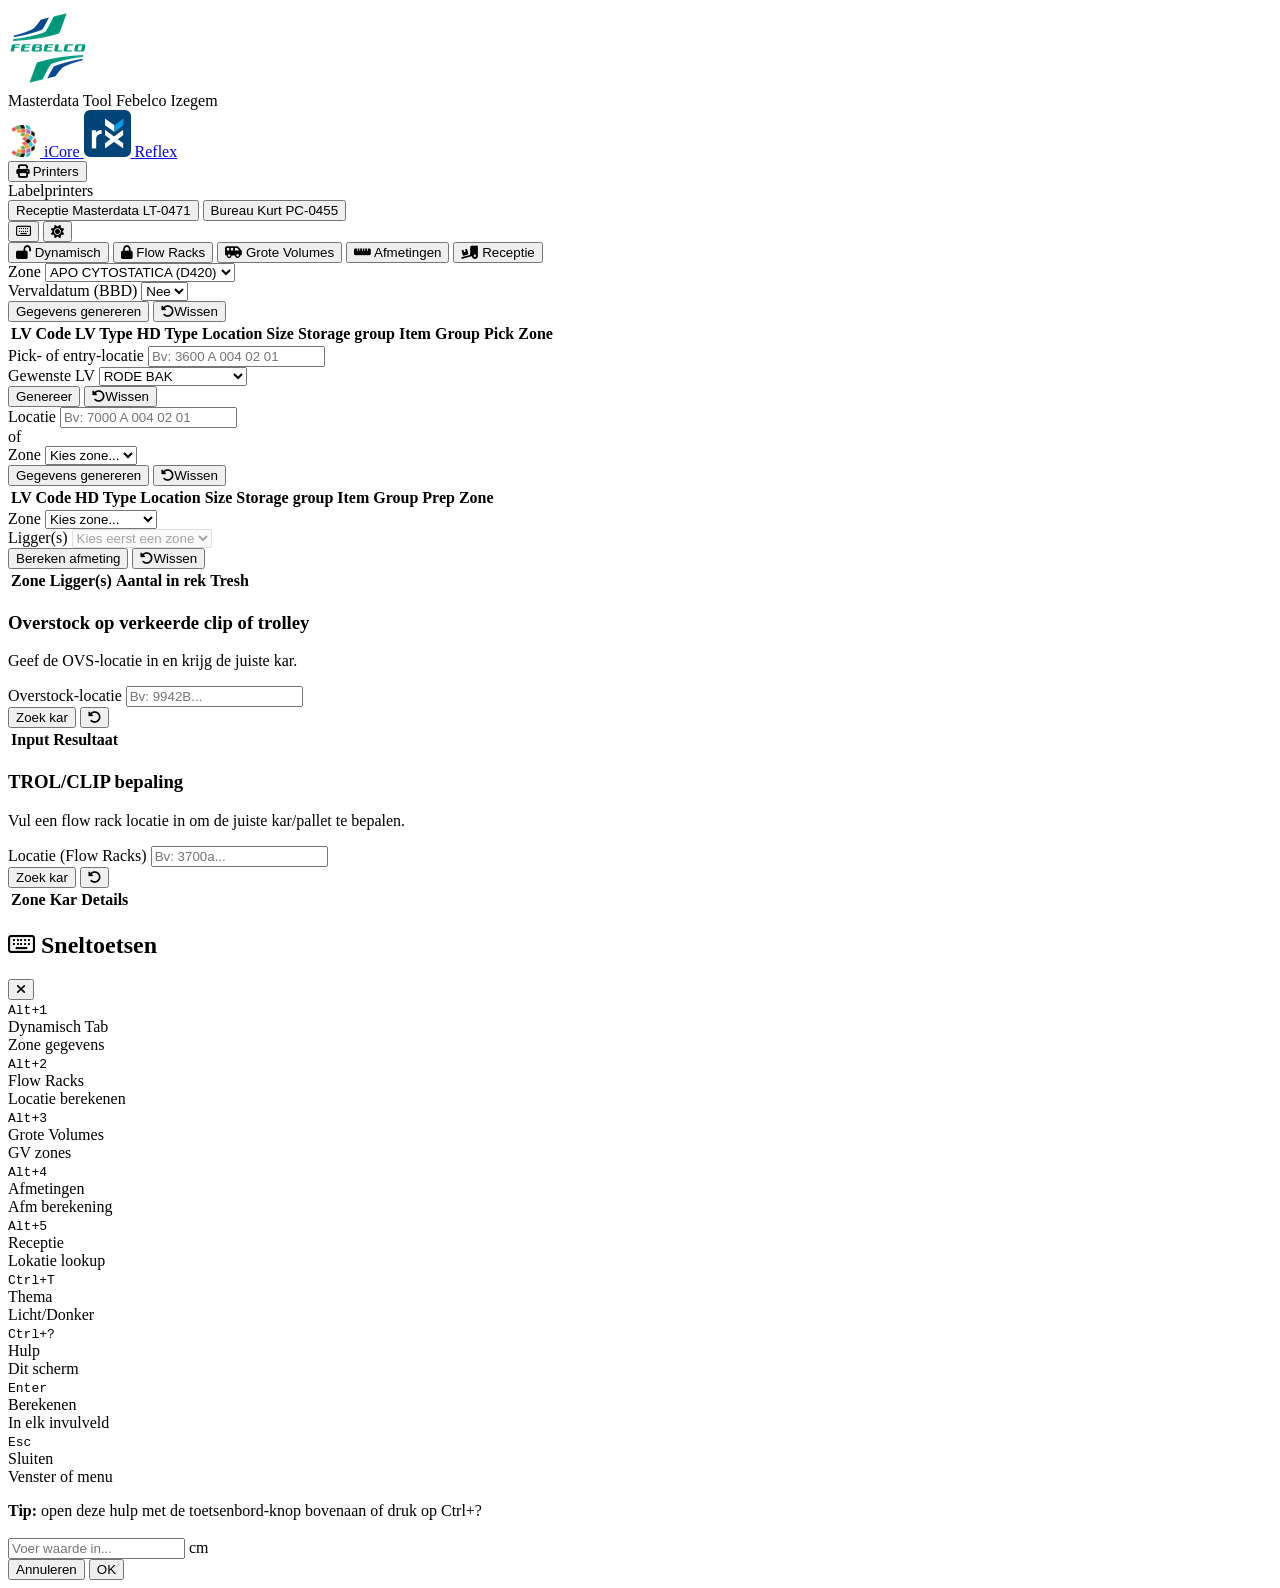
==== commit f666abd8: "css" ====
--- a/index.html
+++ b/index.html
@@ -15,7 +15,7 @@
       rel="stylesheet"
       href="https://cdnjs.cloudflare.com/ajax/libs/font-awesome/6.5.1/css/all.min.css"
     />
-    <link rel="stylesheet" href="style_v2.css" />
+    <link rel="stylesheet" href="style_v3ss.css" />
   </head>
   <body>
     <!-- ============ BOVENBALK ============ -->
@@ -25,7 +25,7 @@
           <img src="imgs/Febelco.png" alt="Febelco" class="brand-logo" />
           <div class="brand-text">
             <span class="brand-title">Masterdata Tool</span>
-            <span class="brand-sub">Febelco Izegem · locatiebeheer</span>
+            <span class="brand-sub">Febelco Izegem</span>
           </div>
         </div>
 
@@ -63,11 +63,19 @@
             </button>
             <div class="printer-popup" role="menu">
               <div class="popup-title">Labelprinters</div>
-              <button class="printer-row" data-copy="LT-0471" title="Klik om te kopiëren">
+              <button
+                class="printer-row"
+                data-copy="LT-0471"
+                title="Klik om te kopiëren"
+              >
                 <span class="printer-row-label">Receptie Masterdata</span>
                 <span class="printer-row-code">LT-0471</span>
               </button>
-              <button class="printer-row" data-copy="PC-0455" title="Klik om te kopiëren">
+              <button
+                class="printer-row"
+                data-copy="PC-0455"
+                title="Klik om te kopiëren"
+              >
                 <span class="printer-row-label">Bureau Kurt</span>
                 <span class="printer-row-code">PC-0455</span>
               </button>
@@ -97,7 +105,11 @@
     <main class="page-wrapper">
       <!-- ============ TABBLADEN ============ -->
       <nav class="nav-tabs" role="tablist">
-        <button class="tab-btn active" data-tab="dyn" onclick="switchTab('dyn')">
+        <button
+          class="tab-btn active"
+          data-tab="dyn"
+          onclick="switchTab('dyn')"
+        >
           <i class="fa-solid fa-lock-open"></i>
           <span>Dynamisch</span>
         </button>
@@ -153,7 +165,9 @@
               <i class="fa-solid fa-rotate-left"></i><span>Wissen</span>
             </button>
           </div>
-          <div class="progress-container" id="prog-dyn"><div class="progress-bar"></div></div>
+          <div class="progress-container" id="prog-dyn">
+            <div class="progress-bar"></div>
+          </div>
           <div id="out-dyn" class="results">
             <div class="table-wrap">
               <table>
@@ -212,7 +226,9 @@
               <i class="fa-solid fa-rotate-left"></i><span>Wissen</span>
             </button>
           </div>
-          <div class="progress-container" id="prog-fix"><div class="progress-bar"></div></div>
+          <div class="progress-container" id="prog-fix">
+            <div class="progress-bar"></div>
+          </div>
           <div id="out-fix" class="results">
             <div class="table-wrap"><table id="table-fix"></table></div>
           </div>
@@ -252,7 +268,9 @@
               <i class="fa-solid fa-rotate-left"></i><span>Wissen</span>
             </button>
           </div>
-          <div class="progress-container" id="prog-gv"><div class="progress-bar"></div></div>
+          <div class="progress-container" id="prog-gv">
+            <div class="progress-bar"></div>
+          </div>
           <div id="out-gv" class="results">
             <div class="table-wrap">
               <table>
@@ -302,7 +320,9 @@
               <i class="fa-solid fa-rotate-left"></i><span>Wissen</span>
             </button>
           </div>
-          <div class="progress-container" id="prog-afm"><div class="progress-bar"></div></div>
+          <div class="progress-container" id="prog-afm">
+            <div class="progress-bar"></div>
+          </div>
           <div id="out-afm" class="results">
             <div class="table-wrap">
               <table>
@@ -344,11 +364,17 @@
                 <button class="btn-primary" onclick="calcRec1()">
                   Zoek kar
                 </button>
-                <button class="btn-reset" onclick="resetTab('rec', this)" title="Wissen">
+                <button
+                  class="btn-reset"
+                  onclick="resetTab('rec', this)"
+                  title="Wissen"
+                >
                   <i class="fa-solid fa-rotate-left"></i>
                 </button>
               </div>
-              <div class="progress-container" id="prog-rec1"><div class="progress-bar"></div></div>
+              <div class="progress-container" id="prog-rec1">
+                <div class="progress-bar"></div>
+              </div>
               <div id="out-rec1" class="results">
                 <div class="table-wrap">
                   <table>
@@ -368,7 +394,10 @@
               <div class="sub-head">
                 <div>
                   <h3>TROL/CLIP bepaling</h3>
-                  <p>Vul een flow rack locatie in om de juiste kar/pallet te bepalen.</p>
+                  <p>
+                    Vul een flow rack locatie in om de juiste kar/pallet te
+                    bepalen.
+                  </p>
                 </div>
               </div>
               <div class="form-group">
@@ -385,11 +414,17 @@
                 <button class="btn-primary" onclick="calcRec2()">
                   Zoek kar
                 </button>
-                <button class="btn-reset" onclick="resetTab('rec', this)" title="Wissen">
+                <button
+                  class="btn-reset"
+                  onclick="resetTab('rec', this)"
+                  title="Wissen"
+                >
                   <i class="fa-solid fa-rotate-left"></i>
                 </button>
               </div>
-              <div class="progress-container" id="prog-rec2"><div class="progress-bar"></div></div>
+              <div class="progress-container" id="prog-rec2">
+                <div class="progress-bar"></div>
+              </div>
               <div id="out-rec2" class="results">
                 <div class="table-wrap">
                   <table>
@@ -415,14 +450,18 @@
       <div class="modal-content">
         <div class="modal-head">
           <h2><i class="fa-regular fa-keyboard"></i> Sneltoetsen</h2>
-          <button class="modal-close" onclick="toggleShortcuts()" title="Sluiten">
+          <button
+            class="modal-close"
+            onclick="toggleShortcuts()"
+            title="Sluiten"
+          >
             <i class="fa-solid fa-xmark"></i>
           </button>
         </div>
         <div id="shortcutsList" class="shortcuts-grid"></div>
         <p class="modal-foot">
-          <strong>Tip:</strong> open deze hulp met de toetsenbord-knop bovenaan of
-          druk op <span id="helpKeyLabel">Ctrl+?</span>
+          <strong>Tip:</strong> open deze hulp met de toetsenbord-knop bovenaan
+          of druk op <span id="helpKeyLabel">Ctrl+?</span>
         </p>
       </div>
     </div>
@@ -443,10 +482,18 @@
           <span>cm</span>
         </div>
         <div class="modal-actions">
-          <button id="inputModalCancel" class="btn-secondary" onclick="cancelInputModal()">
+          <button
+            id="inputModalCancel"
+            class="btn-secondary"
+            onclick="cancelInputModal()"
+          >
             Annuleren
           </button>
-          <button id="inputModalOk" class="btn-primary btn-small" onclick="confirmInputModal()">
+          <button
+            id="inputModalOk"
+            class="btn-primary btn-small"
+            onclick="confirmInputModal()"
+          >
             OK
           </button>
         </div>
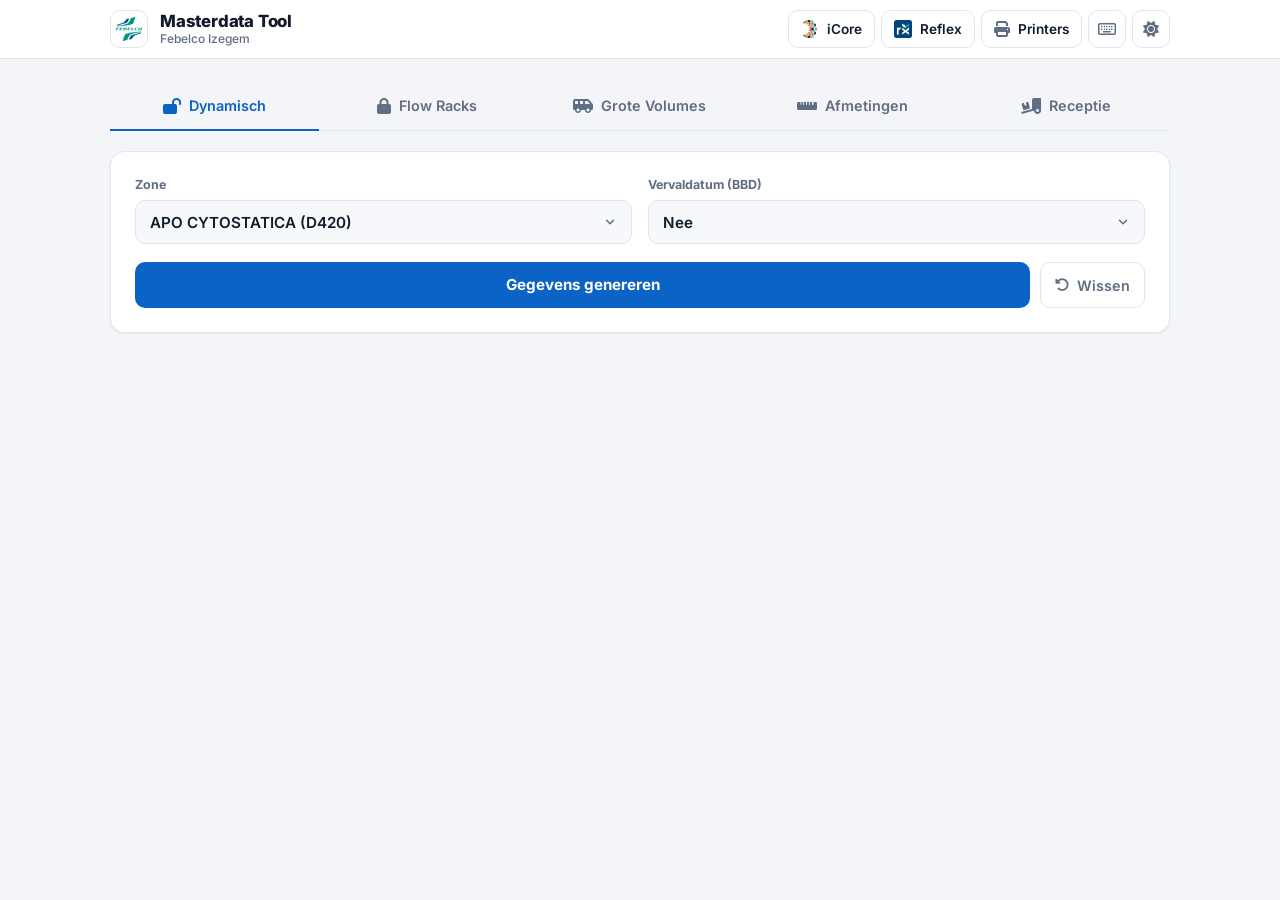
==== commit 49ac765a: "csss" ====
--- a/index.html
+++ b/index.html
@@ -15,7 +15,7 @@
       rel="stylesheet"
       href="https://cdnjs.cloudflare.com/ajax/libs/font-awesome/6.5.1/css/all.min.css"
     />
-    <link rel="stylesheet" href="style_v3ss.css" />
+    <link rel="stylesheet" href="style_v3.css" />
   </head>
   <body>
     <!-- ============ BOVENBALK ============ -->
--- a/style_v3.css
+++ b/style_v3.css
@@ -0,0 +1,1034 @@
+/* =========================================================
+   Masterdata Tool – stijl (v3)
+   ========================================================= */
+
+:root {
+  --accent: #0b63c5;
+  --accent-hover: #0a56ab;
+  --accent-soft: #e7f0fb;
+  --accent-glow: rgba(11, 99, 197, 0.16);
+  --accent-border: rgba(11, 99, 197, 0.28);
+
+  --bg: #f3f5f8;
+  --surface: #ffffff;
+  --surface-2: #f6f8fb;
+  --surface-3: #eef2f7;
+  --text: #111c2b;
+  --text-muted: #5f6e82;
+  --border: #e1e6ee;
+  --border-strong: #cbd3df;
+
+  --ok: #0f8a4b;
+  --ok-soft: #e6f5ec;
+  --err: #d33a3a;
+  --err-soft: #fdecec;
+
+  --shadow-sm: 0 1px 2px rgba(17, 28, 43, 0.06);
+  --shadow-md: 0 4px 16px rgba(17, 28, 43, 0.08);
+  --shadow-lg: 0 18px 50px rgba(17, 28, 43, 0.2);
+
+  --radius: 14px;
+  --radius-sm: 10px;
+  --mono: "JetBrains Mono", "SF Mono", Consolas, monospace;
+}
+
+[data-theme="dark"] {
+  --accent: #3b9bff;
+  --accent-hover: #5aabff;
+  --accent-soft: rgba(59, 155, 255, 0.12);
+  --accent-glow: rgba(59, 155, 255, 0.2);
+  --accent-border: rgba(59, 155, 255, 0.35);
+
+  --bg: #0f1318;
+  --surface: #171c23;
+  --surface-2: #1c222b;
+  --surface-3: #232a34;
+  --text: #e3ebf5;
+  --text-muted: #8b9bb0;
+  --border: #29313c;
+  --border-strong: #36404d;
+
+  --ok: #3ccf82;
+  --ok-soft: rgba(60, 207, 130, 0.12);
+  --err: #ff6b6b;
+  --err-soft: rgba(255, 107, 107, 0.12);
+
+  --shadow-sm: 0 1px 2px rgba(0, 0, 0, 0.4);
+  --shadow-md: 0 4px 16px rgba(0, 0, 0, 0.4);
+  --shadow-lg: 0 18px 50px rgba(0, 0, 0, 0.6);
+}
+
+*,
+*::before,
+*::after {
+  box-sizing: border-box;
+  margin: 0;
+  padding: 0;
+}
+
+html {
+  color-scheme: light;
+}
+[data-theme="dark"] {
+  color-scheme: dark;
+}
+
+body {
+  font-family: "Inter", system-ui, sans-serif;
+  background: var(--bg);
+  color: var(--text);
+  min-height: 100vh;
+  font-size: 15px;
+  line-height: 1.5;
+  transition: background 0.25s ease, color 0.25s ease;
+}
+
+kbd {
+  font-family: var(--mono);
+  font-size: 0.72em;
+  padding: 1px 6px;
+  border: 1px solid var(--border-strong);
+  border-bottom-width: 2px;
+  border-radius: 5px;
+  background: var(--surface);
+  color: var(--text-muted);
+}
+
+/* ---------- Bovenbalk ---------- */
+.topbar {
+  position: sticky;
+  top: 0;
+  z-index: 100;
+  background: var(--surface);
+  border-bottom: 1px solid var(--border);
+}
+
+.topbar-inner {
+  max-width: 1100px;
+  margin: 0 auto;
+  padding: 10px 20px;
+  display: flex;
+  align-items: center;
+  justify-content: space-between;
+  gap: 16px;
+}
+
+.brand {
+  display: flex;
+  align-items: center;
+  gap: 12px;
+  min-width: 0;
+}
+
+.brand-logo {
+  width: 38px;
+  height: 38px;
+  border-radius: 10px;
+  background: #fff;
+  padding: 4px;
+  border: 1px solid var(--border);
+  flex-shrink: 0;
+}
+
+.brand-text {
+  display: flex;
+  flex-direction: column;
+  line-height: 1.15;
+  min-width: 0;
+}
+
+.brand-title {
+  font-weight: 800;
+  font-size: 1.05rem;
+  letter-spacing: -0.2px;
+}
+
+.brand-sub {
+  font-size: 0.75rem;
+  color: var(--text-muted);
+  font-weight: 500;
+  white-space: nowrap;
+  overflow: hidden;
+  text-overflow: ellipsis;
+}
+
+.toolbar {
+  display: flex;
+  align-items: center;
+  gap: 6px;
+}
+
+.tool-btn {
+  display: inline-flex;
+  align-items: center;
+  gap: 8px;
+  height: 38px;
+  padding: 0 12px;
+  border-radius: var(--radius-sm);
+  border: 1px solid var(--border);
+  background: var(--surface);
+  color: var(--text);
+  font: inherit;
+  font-size: 0.85rem;
+  font-weight: 600;
+  text-decoration: none;
+  cursor: pointer;
+  transition: background 0.15s, border-color 0.15s, color 0.15s;
+}
+
+.tool-btn:hover {
+  background: var(--surface-3);
+  border-color: var(--border-strong);
+}
+
+.tool-btn img {
+  width: 18px;
+  height: 18px;
+}
+
+.tool-btn i {
+  font-size: 1rem;
+  color: var(--text-muted);
+}
+
+.tool-btn.icon-only {
+  width: 38px;
+  padding: 0;
+  justify-content: center;
+}
+
+/* Printers pop-up */
+.printer-hub {
+  position: relative;
+}
+
+.printer-popup {
+  display: none;
+  position: absolute;
+  top: calc(100% + 8px);
+  right: 0;
+  min-width: 250px;
+  background: var(--surface);
+  border: 1px solid var(--border);
+  border-radius: var(--radius);
+  box-shadow: var(--shadow-lg);
+  padding: 6px;
+  z-index: 101;
+}
+
+.printer-hub.active .printer-popup {
+  display: block;
+  animation: fadeUp 0.15s ease;
+}
+
+.popup-title {
+  font-size: 0.7rem;
+  font-weight: 700;
+  text-transform: uppercase;
+  letter-spacing: 0.8px;
+  color: var(--text-muted);
+  padding: 8px 10px 6px;
+}
+
+.printer-row {
+  width: 100%;
+  display: flex;
+  justify-content: space-between;
+  align-items: center;
+  gap: 12px;
+  padding: 10px;
+  border: none;
+  background: none;
+  border-radius: 8px;
+  font: inherit;
+  color: var(--text);
+  cursor: pointer;
+  text-align: left;
+}
+
+.printer-row:hover {
+  background: var(--surface-3);
+}
+
+.printer-row-label {
+  font-size: 0.9rem;
+  font-weight: 600;
+}
+
+.printer-row-code {
+  font-family: var(--mono);
+  font-size: 0.82rem;
+  font-weight: 700;
+  color: var(--accent);
+  background: var(--accent-soft);
+  padding: 3px 8px;
+  border-radius: 6px;
+}
+
+/* ---------- Pagina ---------- */
+.page-wrapper {
+  max-width: 1100px;
+  margin: 0 auto;
+  padding: 24px 20px 48px;
+}
+
+/* ---------- Tabbladen ---------- */
+.nav-tabs {
+  display: flex;
+  gap: 4px;
+  border-bottom: 1px solid var(--border);
+  margin-bottom: 20px;
+  overflow: visible;
+}
+
+.nav-tabs::-webkit-scrollbar {
+  display: none;
+}
+
+.tab-btn {
+  flex: 1;
+  display: flex;
+  align-items: center;
+  justify-content: center;
+  gap: 8px;
+  padding: 12px 10px;
+  margin-bottom: -1px;
+  border: none;
+  border-bottom: 2px solid transparent;
+  background: none;
+  color: var(--text-muted);
+  font: inherit;
+  font-size: 0.9rem;
+  font-weight: 600;
+  cursor: pointer;
+  transition: color 0.15s, border-color 0.15s;
+  white-space: nowrap;
+}
+
+.tab-btn i {
+  font-size: 1rem;
+}
+
+.tab-btn:hover:not(.active) {
+  color: var(--text);
+}
+
+.tab-btn.active {
+  color: var(--accent);
+  border-bottom-color: var(--accent);
+}
+
+
+/* ---------- Kaart / secties ---------- */
+.card {
+  background: var(--surface);
+  border-radius: var(--radius);
+  border: 1px solid var(--border);
+  box-shadow: var(--shadow-sm);
+  padding: 24px;
+}
+
+.section {
+  display: none;
+}
+
+.section.active {
+  display: block;
+  animation: fadeUp 0.22s ease;
+}
+
+@keyframes fadeUp {
+  from {
+    opacity: 0;
+    transform: translateY(6px);
+  }
+  to {
+    opacity: 1;
+    transform: translateY(0);
+  }
+}
+
+/* ---------- Formulier ---------- */
+.form-grid {
+  display: grid;
+  grid-template-columns: repeat(auto-fit, minmax(220px, 1fr));
+  gap: 16px;
+  margin-bottom: 18px;
+}
+
+.gv-grid {
+  grid-template-columns: 1fr auto 1fr;
+  align-items: end;
+}
+
+.or-divider {
+  display: flex;
+  align-items: center;
+  justify-content: center;
+  height: 44px;
+}
+
+.or-divider span {
+  font-size: 0.75rem;
+  font-weight: 700;
+  text-transform: uppercase;
+  color: var(--text-muted);
+  background: var(--surface-3);
+  border-radius: 99px;
+  padding: 4px 10px;
+}
+
+.form-group label {
+  display: block;
+  font-size: 0.78rem;
+  font-weight: 700;
+  color: var(--text-muted);
+  margin-bottom: 6px;
+}
+
+select,
+input[type="text"],
+input[type="number"] {
+  width: 100%;
+  height: 44px;
+  padding: 0 14px;
+  background: var(--surface-2);
+  border: 1.5px solid var(--border);
+  border-radius: var(--radius-sm);
+  color: var(--text);
+  font-family: inherit;
+  font-size: 0.95rem;
+  font-weight: 600;
+  outline: none;
+  transition: border-color 0.15s, box-shadow 0.15s, background 0.15s;
+}
+
+input[type="text"] {
+  font-family: var(--mono);
+  text-transform: uppercase;
+  letter-spacing: 0.5px;
+}
+
+input::placeholder {
+  color: var(--text-muted);
+  font-weight: 500;
+  opacity: 0.7;
+}
+
+select:hover,
+input:hover {
+  border-color: var(--border-strong);
+}
+
+select:focus,
+input:focus {
+  border-color: var(--accent);
+  box-shadow: 0 0 0 4px var(--accent-glow);
+  background: var(--surface);
+}
+
+select {
+  padding-right: 40px;
+  appearance: none;
+  background-image: url("data:image/svg+xml,%3Csvg xmlns='http://www.w3.org/2000/svg' width='16' height='16' viewBox='0 0 24 24' fill='none' stroke='%235f6e82' stroke-width='2.5' stroke-linecap='round' stroke-linejoin='round'%3E%3Cpolyline points='6 9 12 15 18 9'/%3E%3C/svg%3E");
+  background-repeat: no-repeat;
+  background-position: right 14px center;
+  background-size: 14px;
+  cursor: pointer;
+}
+
+select:disabled {
+  opacity: 0.5;
+  cursor: not-allowed;
+}
+
+/* ---------- Knoppen ---------- */
+.btn-group {
+  display: flex;
+  gap: 10px;
+  align-items: stretch;
+}
+
+.btn-primary {
+  flex: 1;
+  display: inline-flex;
+  align-items: center;
+  justify-content: center;
+  gap: 8px;
+  height: 46px;
+  padding: 0 18px;
+  background: var(--accent);
+  color: #fff;
+  border: none;
+  border-radius: var(--radius-sm);
+  font: inherit;
+  font-size: 0.95rem;
+  font-weight: 700;
+  cursor: pointer;
+  transition: background 0.15s, transform 0.1s;
+}
+
+.btn-primary:hover {
+  background: var(--accent-hover);
+}
+
+.btn-primary:active {
+  transform: translateY(1px);
+}
+
+.btn-reset {
+  display: inline-flex;
+  align-items: center;
+  justify-content: center;
+  gap: 8px;
+  min-width: 46px;
+  height: 46px;
+  padding: 0 14px;
+  background: var(--surface);
+  border: 1.5px solid var(--border);
+  border-radius: var(--radius-sm);
+  color: var(--text-muted);
+  font: inherit;
+  font-size: 0.9rem;
+  font-weight: 600;
+  cursor: pointer;
+  transition: background 0.15s, border-color 0.15s, color 0.15s;
+}
+
+.btn-reset:hover {
+  background: var(--surface-3);
+  color: var(--text);
+  border-color: var(--border-strong);
+}
+
+.btn-secondary {
+  height: 42px;
+  padding: 0 16px;
+  background: var(--surface-2);
+  border: 1.5px solid var(--border);
+  border-radius: var(--radius-sm);
+  color: var(--text);
+  font: inherit;
+  font-weight: 600;
+  cursor: pointer;
+}
+
+.btn-secondary:hover {
+  background: var(--surface-3);
+}
+
+.btn-small {
+  flex: 0 0 auto;
+  height: 42px;
+  min-width: 90px;
+}
+
+button:focus-visible,
+a:focus-visible {
+  outline: 3px solid var(--accent-glow);
+  outline-offset: 2px;
+}
+
+/* ---------- Voortgang ---------- */
+.progress-container {
+  display: none;
+  height: 3px;
+  background: var(--surface-3);
+  border-radius: 3px;
+  margin: 14px 0 0;
+  overflow: hidden;
+}
+
+.progress-container.active {
+  display: block;
+}
+
+.progress-bar {
+  width: 0%;
+  height: 100%;
+  background: var(--accent);
+  transition: width 0.4s ease;
+}
+
+/* ---------- Resultaten ---------- */
+.results {
+  display: none;
+  margin-top: 18px;
+  border-radius: var(--radius-sm);
+  border: 1px solid var(--border);
+  overflow: hidden;
+  background: var(--surface);
+}
+
+.results.show {
+  display: block;
+  animation: fadeUp 0.22s ease;
+}
+
+.table-wrap {
+  overflow-x: auto;
+}
+
+table {
+  width: 100%;
+  border-collapse: collapse;
+}
+
+thead tr {
+  background: var(--surface-2);
+}
+
+th {
+  padding: 10px 14px;
+  text-align: left;
+  font-size: 0.72rem;
+  font-weight: 700;
+  text-transform: uppercase;
+  letter-spacing: 0.6px;
+  color: var(--text-muted);
+  white-space: nowrap;
+  border-bottom: 1px solid var(--border);
+}
+
+td {
+  padding: 14px;
+  text-align: left;
+  border-bottom: 1px solid var(--border);
+  font-family: var(--mono);
+  font-size: 0.95rem;
+  font-weight: 700;
+  white-space: nowrap;
+}
+
+tbody tr:last-child td {
+  border-bottom: none;
+}
+
+/* Klik-om-te-kopiëren */
+.results td:not([colspan]),
+[data-copy] {
+  cursor: copy;
+}
+
+.results td:not([colspan]):hover {
+  background: var(--accent-soft);
+}
+
+.copied {
+  animation: copiedFlash 0.6s ease;
+}
+
+@keyframes copiedFlash {
+  0% {
+    background: var(--ok-soft);
+  }
+  100% {
+    background: transparent;
+  }
+}
+
+td.msg-error {
+  color: var(--err);
+  text-align: center;
+  font-family: inherit;
+  font-weight: 700;
+  padding: 20px;
+  white-space: normal;
+}
+
+.badge {
+  display: inline-flex;
+  align-items: center;
+  padding: 4px 10px;
+  border-radius: 6px;
+  font-size: 0.85rem;
+  font-weight: 700;
+  font-family: var(--mono);
+}
+
+.badge-green {
+  background: var(--accent-soft);
+  color: var(--accent);
+  border: 1px solid var(--accent-border);
+}
+
+.badge-red {
+  background: var(--err-soft);
+  color: var(--err);
+  border: 1px solid color-mix(in srgb, var(--err) 30%, transparent);
+}
+
+.badge-big {
+  font-size: 1.05rem;
+  padding: 6px 16px;
+}
+
+.kar-alt {
+  font-size: 0.95rem;
+  opacity: 0.7;
+  margin-left: 4px;
+}
+
+/* Flow racks extra rijen */
+.row-extra td {
+  background: var(--surface-2);
+  white-space: normal;
+  cursor: default !important;
+}
+
+.row-extra td:hover {
+  background: var(--surface-2) !important;
+}
+
+.extra-line {
+  display: flex;
+  align-items: center;
+  gap: 12px;
+  flex-wrap: wrap;
+}
+
+.extra-label {
+  font-family: "Inter", sans-serif;
+  font-size: 0.72rem;
+  font-weight: 700;
+  color: var(--text-muted);
+  text-transform: uppercase;
+  letter-spacing: 0.6px;
+}
+
+.col-split {
+  border-left: 2px solid var(--border-strong);
+}
+
+.loc-grid {
+  display: grid;
+  grid-template-columns: 1fr 1fr;
+  gap: 12px;
+}
+
+.loc-card {
+  background: var(--surface);
+  border: 1px solid var(--border);
+  border-radius: var(--radius-sm);
+  padding: 12px 16px;
+  transition: border-color 0.15s;
+}
+
+.loc-card:hover {
+  border-color: var(--accent);
+}
+
+.loc-card .extra-label {
+  display: flex;
+  justify-content: space-between;
+  margin-bottom: 4px;
+}
+
+.loc-value {
+  font-family: var(--mono);
+  font-size: 1.05rem;
+  font-weight: 700;
+  letter-spacing: 2px;
+  color: var(--text);
+}
+
+/* ---------- Receptie sub-panelen ---------- */
+.sub-grid {
+  display: grid;
+  grid-template-columns: 1fr 1fr;
+  gap: 16px;
+}
+
+.sub-panel {
+  background: var(--surface-2);
+  border: 1px solid var(--border);
+  border-radius: var(--radius);
+  padding: 18px;
+  display: flex;
+  flex-direction: column;
+  gap: 14px;
+  min-width: 0;
+}
+
+.sub-head {
+  display: flex;
+  gap: 12px;
+  align-items: flex-start;
+}
+
+.sub-head h3 {
+  font-size: 1rem;
+  font-weight: 700;
+}
+
+.sub-head p {
+  font-size: 0.85rem;
+  color: var(--text-muted);
+}
+
+.sub-panel .results {
+  margin-top: 0;
+}
+
+.sub-panel .progress-container {
+  margin: 0;
+}
+
+/* ---------- Footer hint ---------- */
+/* ---------- Modals ---------- */
+.modal {
+  position: fixed;
+  inset: 0;
+  background: rgba(10, 16, 24, 0.5);
+  backdrop-filter: blur(3px);
+  z-index: 9999;
+  display: none;
+  align-items: center;
+  justify-content: center;
+  padding: 16px;
+}
+
+.modal.show {
+  display: flex;
+}
+
+.modal-content {
+  background: var(--surface);
+  border: 1px solid var(--border);
+  border-radius: 18px;
+  padding: 26px;
+  box-shadow: var(--shadow-lg);
+  width: 100%;
+  max-width: 520px;
+  max-height: 85vh;
+  overflow-y: auto;
+  animation: fadeUp 0.2s ease;
+}
+
+.modal-input .modal-content {
+  max-width: 400px;
+}
+
+.modal-head {
+  display: flex;
+  justify-content: space-between;
+  align-items: center;
+  margin-bottom: 18px;
+}
+
+.modal-head h2 {
+  font-size: 1.15rem;
+  display: flex;
+  gap: 10px;
+  align-items: center;
+}
+
+.modal-close {
+  width: 36px;
+  height: 36px;
+  border-radius: 8px;
+  border: none;
+  background: var(--surface-3);
+  color: var(--text-muted);
+  cursor: pointer;
+  font-size: 1rem;
+}
+
+.modal-close:hover {
+  color: var(--text);
+}
+
+.modal-foot {
+  margin-top: 18px;
+  padding-top: 14px;
+  border-top: 1px solid var(--border);
+  font-size: 0.85rem;
+  color: var(--text-muted);
+}
+
+#inputModalTitle {
+  font-size: 1.1rem;
+  margin-bottom: 6px;
+}
+
+#inputModalMessage {
+  color: var(--text-muted);
+  margin-bottom: 16px;
+  font-size: 0.92rem;
+}
+
+.input-unit {
+  position: relative;
+  margin-bottom: 18px;
+}
+
+.input-unit input {
+  height: 52px;
+  font-size: 1.2rem;
+  padding-right: 52px;
+}
+
+.input-unit span {
+  position: absolute;
+  right: 16px;
+  top: 50%;
+  transform: translateY(-50%);
+  color: var(--text-muted);
+  font-weight: 600;
+}
+
+.modal-actions {
+  display: flex;
+  gap: 10px;
+  justify-content: flex-end;
+}
+
+.shortcuts-grid {
+  display: grid;
+  grid-template-columns: 1fr 1fr;
+  gap: 10px;
+}
+
+.shortcut {
+  background: var(--surface-2);
+  padding: 12px 14px;
+  border-radius: var(--radius-sm);
+  border: 1px solid var(--border);
+}
+
+.shortcut kbd {
+  font-size: 0.8rem;
+  color: var(--accent);
+  font-weight: 700;
+}
+
+.shortcut-action {
+  margin-top: 6px;
+  font-weight: 600;
+  font-size: 0.9rem;
+}
+
+.shortcut-desc {
+  font-size: 0.8rem;
+  color: var(--text-muted);
+}
+
+/* ---------- Meldingen ---------- */
+.toast-stack {
+  position: fixed;
+  bottom: 20px;
+  left: 50%;
+  transform: translateX(-50%);
+  display: flex;
+  flex-direction: column;
+  gap: 8px;
+  z-index: 10000;
+  pointer-events: none;
+}
+
+.toast {
+  display: flex;
+  align-items: center;
+  gap: 10px;
+  padding: 11px 18px;
+  border-radius: 10px;
+  background: var(--text);
+  color: var(--surface);
+  font-weight: 600;
+  font-size: 0.9rem;
+  box-shadow: var(--shadow-lg);
+  animation: toastIn 0.2s ease;
+  white-space: nowrap;
+}
+
+.toast i {
+  color: #3ccf82;
+}
+
+.toast.error i {
+  color: #ff6b6b;
+}
+
+.toast.hide {
+  animation: toastOut 0.2s ease forwards;
+}
+
+@keyframes toastIn {
+  from {
+    opacity: 0;
+    transform: translateY(10px);
+  }
+  to {
+    opacity: 1;
+    transform: translateY(0);
+  }
+}
+
+@keyframes toastOut {
+  to {
+    opacity: 0;
+    transform: translateY(10px);
+  }
+}
+
+/* ---------- Responsief ---------- */
+@media (max-width: 900px) {
+  .tab-btn {
+    flex-direction: column;
+    gap: 4px;
+    font-size: 0.78rem;
+    padding: 10px 4px;
+  }
+  .sub-grid {
+    grid-template-columns: 1fr;
+  }
+}
+
+@media (max-width: 640px) {
+  .topbar-inner {
+    padding: 8px 12px;
+  }
+  .brand-sub,
+  .tool-label {
+    display: none;
+  }
+  .tool-btn {
+    width: 38px;
+    padding: 0;
+    justify-content: center;
+  }
+  .page-wrapper {
+    padding: 16px 12px 40px;
+  }
+  .nav-tabs {
+    gap: 4px;
+  }
+  .tab-btn span {
+    font-size: 0.68rem;
+  }
+  .card {
+    padding: 16px;
+  }
+  .gv-grid {
+    grid-template-columns: 1fr;
+  }
+  .or-divider {
+    height: auto;
+  }
+  .loc-grid,
+  .shortcuts-grid {
+    grid-template-columns: 1fr;
+  }
+  .btn-reset span {
+    display: none;
+  }
+}
+
+@media (prefers-reduced-motion: reduce) {
+  *,
+  *::before,
+  *::after {
+    animation: none !important;
+    transition: none !important;
+  }
+}
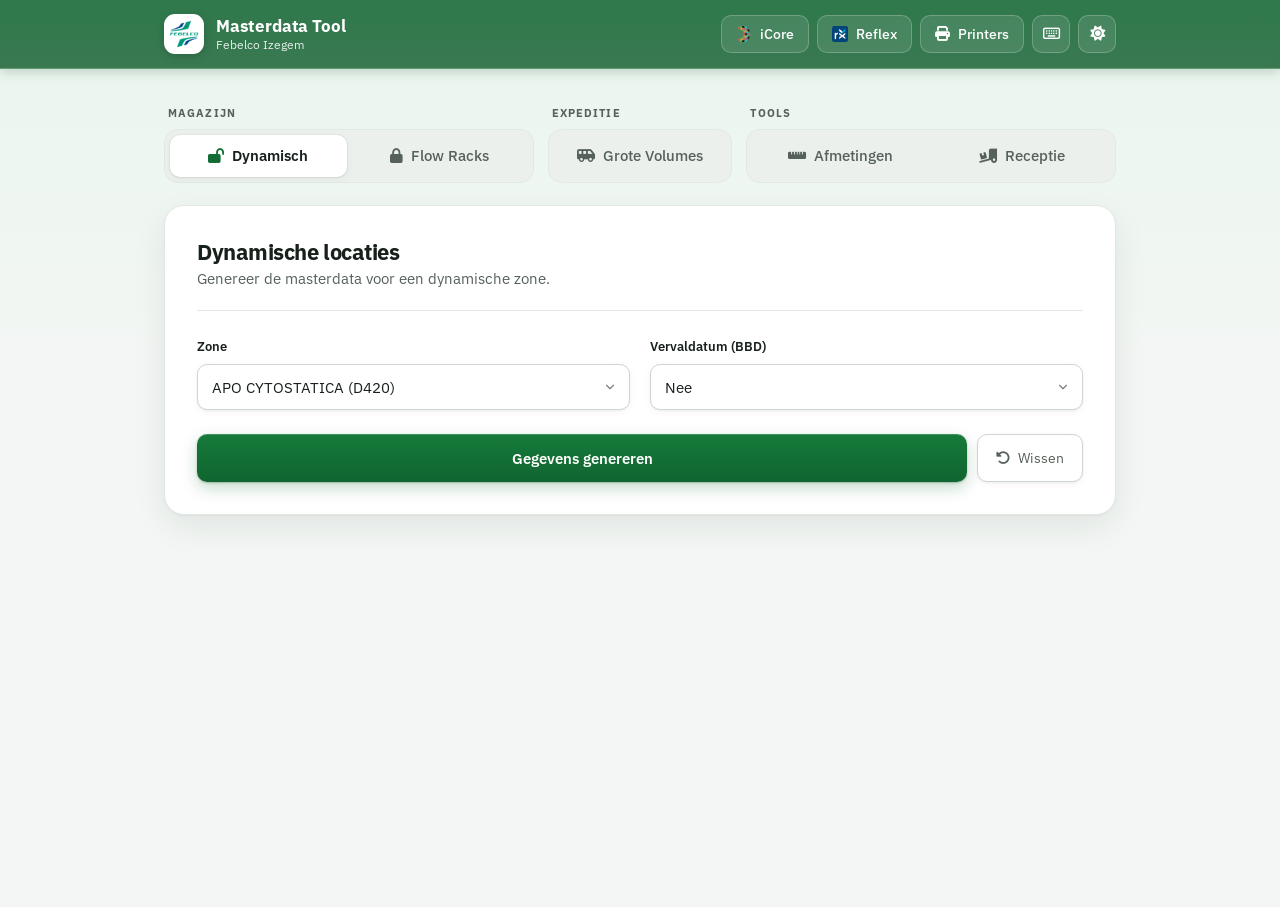
==== commit 9dfe9938: "commit" ====
--- a/index.html
+++ b/index.html
@@ -7,7 +7,7 @@
     <link rel="preconnect" href="https://fonts.googleapis.com" />
     <link rel="preconnect" href="https://fonts.gstatic.com" crossorigin />
     <link
-      href="https://fonts.googleapis.com/css2?family=Inter:wght@400;500;600;700;800&family=JetBrains+Mono:wght@500;700&display=swap"
+      href="https://fonts.googleapis.com/css2?family=IBM+Plex+Sans:wght@400;500;600;700&family=IBM+Plex+Mono:wght@500;600&display=swap"
       rel="stylesheet"
     />
     <link rel="icon" href="imgs/Febelco.png" />
@@ -105,6 +105,9 @@
     <main class="page-wrapper">
       <!-- ============ TABBLADEN ============ -->
       <nav class="nav-tabs" role="tablist">
+        <div class="tab-group" style="--n: 2">
+          <span class="tab-group-label">Magazijn</span>
+          <div class="tab-group-items">
         <button
           class="tab-btn active"
           data-tab="dyn"
@@ -117,10 +120,20 @@
           <i class="fa-solid fa-lock"></i>
           <span>Flow Racks</span>
         </button>
+          </div>
+        </div>
+        <div class="tab-group" style="--n: 1">
+          <span class="tab-group-label">Expeditie</span>
+          <div class="tab-group-items">
         <button class="tab-btn" data-tab="gv" onclick="switchTab('gv')">
           <i class="fa-solid fa-van-shuttle"></i>
           <span>Grote Volumes</span>
         </button>
+          </div>
+        </div>
+        <div class="tab-group" style="--n: 2">
+          <span class="tab-group-label">Tools</span>
+          <div class="tab-group-items">
         <button class="tab-btn" data-tab="afm" onclick="switchTab('afm')">
           <i class="fa-solid fa-ruler-horizontal"></i>
           <span>Afmetingen</span>
@@ -129,11 +142,14 @@
           <i class="fa-solid fa-truck-ramp-box"></i>
           <span>Receptie</span>
         </button>
+          </div>
+        </div>
       </nav>
 
       <div class="card">
         <!-- ============ DYNAMISCH ============ -->
         <section id="sec-dyn" class="section active">
+          <div class="section-head"><h2>Dynamische locaties</h2><p>Genereer de masterdata voor een dynamische zone.</p></div>
           <div class="form-grid">
             <div class="form-group">
               <label for="dynZone">Zone</label>
@@ -190,6 +206,7 @@
 
         <!-- ============ FLOW RACKS ============ -->
         <section id="sec-fix" class="section">
+          <div class="section-head"><h2>Flow Racks</h2><p>Bepaal LV, afmetingen en locaties voor een flow rack.</p></div>
           <select id="fixKleurManual" hidden>
             <option value="BLAUW">BLU</option>
             <option value="ROOD">RED</option>
@@ -236,6 +253,7 @@
 
         <!-- ============ GROTE VOLUMES ============ -->
         <section id="sec-gv" class="section">
+          <div class="section-head"><h2>Grote Volumes</h2><p>Zoek op locatie of kies een volledige zone.</p></div>
           <div class="form-grid gv-grid">
             <div class="form-group">
               <label for="gvLocManual">Locatie</label>
@@ -292,6 +310,7 @@
 
         <!-- ============ AFMETINGEN ============ -->
         <section id="sec-afm" class="section">
+          <div class="section-head"><h2>Afmetingen</h2><p>Bereken de afmeting per zone en ligger.</p></div>
           <div class="form-grid">
             <div class="form-group">
               <label for="afmZone">Zone</label>
@@ -342,6 +361,7 @@
 
         <!-- ============ RECEPTIE ============ -->
         <section id="sec-rec" class="section">
+          <div class="section-head"><h2>Receptie</h2><p>Vind de juiste kar, clip of trolley voor een locatie.</p></div>
           <div class="sub-grid">
             <div class="sub-panel">
               <div class="sub-head">
--- a/style_v3.css
+++ b/style_v3.css
@@ -1,61 +1,68 @@
 /* =========================================================
-   Masterdata Tool – stijl (v3)
+   Masterdata Tool – stijl (v7 · verzorgd)
    ========================================================= */
 
 :root {
-  --accent: #0b63c5;
-  --accent-hover: #0a56ab;
-  --accent-soft: #e7f0fb;
-  --accent-glow: rgba(11, 99, 197, 0.16);
-  --accent-border: rgba(11, 99, 197, 0.28);
-
-  --bg: #f3f5f8;
+  --accent: #126c33;
+  --nav-bg: linear-gradient(180deg, rgba(16, 100, 48, 0.86) 0%, rgba(13, 88, 42, 0.8) 100%);
+  --nav-ink: #0e5a2a;
+  --accent-hover: #0e5a2a;
+  --accent-soft: #e9f6ee;
+  --accent-border: #b7dfc7;
+  --on-accent: #ffffff;
+
+  --bg: #f3f6f4;
   --surface: #ffffff;
-  --surface-2: #f6f8fb;
-  --surface-3: #eef2f7;
-  --text: #111c2b;
-  --text-muted: #5f6e82;
-  --border: #e1e6ee;
-  --border-strong: #cbd3df;
-
-  --ok: #0f8a4b;
-  --ok-soft: #e6f5ec;
-  --err: #d33a3a;
-  --err-soft: #fdecec;
-
-  --shadow-sm: 0 1px 2px rgba(17, 28, 43, 0.06);
-  --shadow-md: 0 4px 16px rgba(17, 28, 43, 0.08);
-  --shadow-lg: 0 18px 50px rgba(17, 28, 43, 0.2);
-
-  --radius: 14px;
+  --surface-2: #f7f9f8;
+  --surface-3: #ebf0ed;
+  --text: #17201b;
+  --text-muted: #556159;
+  --border: #e2e8e4;
+  --border-strong: #cdd6d1;
+
+  --ok: #15803d;
+  --ok-soft: #e6f4ec;
+  --err: #c62828;
+  --err-soft: #fbeaea;
+
+  --btn-grad: linear-gradient(180deg, #167a3a 0%, #10652f 100%);
+  --shadow-sm: 0 1px 2px rgba(16, 32, 22, 0.05), 0 2px 8px rgba(16, 32, 22, 0.04);
+  --shadow-md: 0 1px 2px rgba(16, 32, 22, 0.04), 0 12px 32px rgba(16, 32, 22, 0.08);
+  --shadow-lg: 0 16px 40px rgba(16, 32, 22, 0.18);
+
+  --radius: 16px;
   --radius-sm: 10px;
-  --mono: "JetBrains Mono", "SF Mono", Consolas, monospace;
+  --sans: "IBM Plex Sans", system-ui, sans-serif;
+  --mono: "IBM Plex Mono", Consolas, monospace;
 }
 
 [data-theme="dark"] {
-  --accent: #3b9bff;
-  --accent-hover: #5aabff;
-  --accent-soft: rgba(59, 155, 255, 0.12);
-  --accent-glow: rgba(59, 155, 255, 0.2);
-  --accent-border: rgba(59, 155, 255, 0.35);
-
-  --bg: #0f1318;
-  --surface: #171c23;
-  --surface-2: #1c222b;
-  --surface-3: #232a34;
-  --text: #e3ebf5;
-  --text-muted: #8b9bb0;
-  --border: #29313c;
-  --border-strong: #36404d;
-
-  --ok: #3ccf82;
-  --ok-soft: rgba(60, 207, 130, 0.12);
-  --err: #ff6b6b;
-  --err-soft: rgba(255, 107, 107, 0.12);
-
+  --accent: #5db88a;
+  --nav-bg: linear-gradient(180deg, rgba(23, 97, 58, 0.72) 0%, rgba(18, 77, 46, 0.64) 100%);
+  --nav-ink: #124d2e;
+  --accent-hover: #75c69c;
+  --accent-soft: #112219;
+  --accent-border: #23503a;
+  --on-accent: #ffffff;
+
+  --bg: #0b100d;
+  --surface: #121814;
+  --surface-2: #161d18;
+  --surface-3: #1d2720;
+  --text: #e7ece9;
+  --text-muted: #9aa59f;
+  --border: #212923;
+  --border-strong: #2f3a33;
+
+  --ok: #5db88a;
+  --ok-soft: #112219;
+  --err: #ff7b7b;
+  --err-soft: #2a1717;
+
+  --btn-grad: linear-gradient(180deg, #2f7f58 0%, #266a48 100%);
   --shadow-sm: 0 1px 2px rgba(0, 0, 0, 0.4);
-  --shadow-md: 0 4px 16px rgba(0, 0, 0, 0.4);
-  --shadow-lg: 0 18px 50px rgba(0, 0, 0, 0.6);
+  --shadow-md: 0 1px 2px rgba(0, 0, 0, 0.4), 0 12px 32px rgba(0, 0, 0, 0.35);
+  --shadow-lg: 0 16px 40px rgba(0, 0, 0, 0.6);
 }
 
 *,
@@ -74,22 +81,21 @@
 }
 
 body {
-  font-family: "Inter", system-ui, sans-serif;
-  background: var(--bg);
+  font-family: var(--sans);
+  background: linear-gradient(180deg, var(--accent-soft) 0, transparent 360px), var(--bg);
+  background-repeat: no-repeat;
   color: var(--text);
   min-height: 100vh;
   font-size: 15px;
   line-height: 1.5;
-  transition: background 0.25s ease, color 0.25s ease;
 }
 
 kbd {
   font-family: var(--mono);
-  font-size: 0.72em;
+  font-size: 0.75em;
   padding: 1px 6px;
   border: 1px solid var(--border-strong);
-  border-bottom-width: 2px;
-  border-radius: 5px;
+  border-radius: 4px;
   background: var(--surface);
   color: var(--text-muted);
 }
@@ -99,14 +105,17 @@
   position: sticky;
   top: 0;
   z-index: 100;
-  background: var(--surface);
-  border-bottom: 1px solid var(--border);
+  background: var(--nav-bg);
+  backdrop-filter: blur(16px) saturate(1.5);
+  -webkit-backdrop-filter: blur(16px) saturate(1.5);
+  border-bottom: 1px solid rgba(255, 255, 255, 0.25);
+  box-shadow: 0 2px 12px rgba(10, 50, 25, 0.22);
 }
 
 .topbar-inner {
-  max-width: 1100px;
+  max-width: 1000px;
   margin: 0 auto;
-  padding: 10px 20px;
+  padding: 14px 24px;
   display: flex;
   align-items: center;
   justify-content: space-between;
@@ -121,32 +130,33 @@
 }
 
 .brand-logo {
-  width: 38px;
-  height: 38px;
-  border-radius: 10px;
+  width: 40px;
+  height: 40px;
+  padding: 5px;
+  object-fit: contain;
+  flex-shrink: 0;
   background: #fff;
-  padding: 4px;
-  border: 1px solid var(--border);
-  flex-shrink: 0;
+  border-radius: 11px;
+  box-shadow: 0 2px 8px rgba(0, 0, 0, 0.18);
 }
 
 .brand-text {
   display: flex;
   flex-direction: column;
-  line-height: 1.15;
+  line-height: 1.2;
   min-width: 0;
 }
 
 .brand-title {
-  font-weight: 800;
+  font-weight: 700;
   font-size: 1.05rem;
-  letter-spacing: -0.2px;
+  letter-spacing: -0.01em;
+  color: #fff;
 }
 
 .brand-sub {
-  font-size: 0.75rem;
-  color: var(--text-muted);
-  font-weight: 500;
+  font-size: 0.78rem;
+  color: rgba(255, 255, 255, 0.88);
   white-space: nowrap;
   overflow: hidden;
   text-overflow: ellipsis;
@@ -155,7 +165,7 @@
 .toolbar {
   display: flex;
   align-items: center;
-  gap: 6px;
+  gap: 8px;
 }
 
 .tool-btn {
@@ -163,32 +173,32 @@
   align-items: center;
   gap: 8px;
   height: 38px;
-  padding: 0 12px;
+  padding: 0 14px;
   border-radius: var(--radius-sm);
-  border: 1px solid var(--border);
-  background: var(--surface);
-  color: var(--text);
+  border: 1px solid rgba(255, 255, 255, 0.22);
+  background: rgba(255, 255, 255, 0.1);
+  color: #fff;
   font: inherit;
-  font-size: 0.85rem;
-  font-weight: 600;
+  font-size: 0.86rem;
+  font-weight: 500;
   text-decoration: none;
   cursor: pointer;
-  transition: background 0.15s, border-color 0.15s, color 0.15s;
+  transition: background 0.12s, color 0.12s, border-color 0.12s;
 }
 
 .tool-btn:hover {
-  background: var(--surface-3);
-  border-color: var(--border-strong);
+  background: #fff;
+  border-color: #fff;
+  color: var(--nav-ink);
 }
 
 .tool-btn img {
-  width: 18px;
-  height: 18px;
+  width: 16px;
+  height: 16px;
 }
 
 .tool-btn i {
-  font-size: 1rem;
-  color: var(--text-muted);
+  font-size: 0.95rem;
 }
 
 .tool-btn.icon-only {
@@ -205,7 +215,7 @@
 .printer-popup {
   display: none;
   position: absolute;
-  top: calc(100% + 8px);
+  top: calc(100% + 6px);
   right: 0;
   min-width: 250px;
   background: var(--surface);
@@ -218,14 +228,10 @@
 
 .printer-hub.active .printer-popup {
   display: block;
-  animation: fadeUp 0.15s ease;
 }
 
 .popup-title {
-  font-size: 0.7rem;
-  font-weight: 700;
-  text-transform: uppercase;
-  letter-spacing: 0.8px;
+  font-size: 0.72rem;
   color: var(--text-muted);
   padding: 8px 10px 6px;
 }
@@ -236,10 +242,10 @@
   justify-content: space-between;
   align-items: center;
   gap: 12px;
-  padding: 10px;
+  padding: 9px 10px;
   border: none;
   background: none;
-  border-radius: 8px;
+  border-radius: var(--radius-sm);
   font: inherit;
   color: var(--text);
   cursor: pointer;
@@ -252,33 +258,59 @@
 
 .printer-row-label {
   font-size: 0.9rem;
-  font-weight: 600;
 }
 
 .printer-row-code {
   font-family: var(--mono);
   font-size: 0.82rem;
-  font-weight: 700;
   color: var(--accent);
   background: var(--accent-soft);
-  padding: 3px 8px;
+  padding: 2px 8px;
   border-radius: 6px;
 }
 
 /* ---------- Pagina ---------- */
 .page-wrapper {
-  max-width: 1100px;
+  max-width: 1000px;
   margin: 0 auto;
-  padding: 24px 20px 48px;
+  padding: 36px 24px 64px;
+  min-height: calc(100vh - 62px);
 }
 
 /* ---------- Tabbladen ---------- */
 .nav-tabs {
   display: flex;
+  gap: 14px;
+  margin-bottom: 20px;
+  overflow-x: auto;
+  padding-bottom: 2px;
+}
+
+/* Categorie: label met daaronder de tabbladen */
+.tab-group {
+  flex: var(--n, 1) 1 0;
+  min-width: max-content;
+  display: flex;
+  flex-direction: column;
+  gap: 7px;
+}
+
+.tab-group-label {
+  padding-left: 4px;
+  font-size: 0.7rem;
+  font-weight: 700;
+  text-transform: uppercase;
+  letter-spacing: 0.1em;
+  color: var(--text-muted);
+}
+
+.tab-group-items {
+  display: flex;
   gap: 4px;
-  border-bottom: 1px solid var(--border);
-  margin-bottom: 20px;
-  overflow: visible;
+  padding: 5px;
+  background: var(--surface-3);
+  border: 1px solid var(--border);
+  border-radius: 14px;
 }
 
 .nav-tabs::-webkit-scrollbar {
@@ -291,22 +323,21 @@
   align-items: center;
   justify-content: center;
   gap: 8px;
-  padding: 12px 10px;
-  margin-bottom: -1px;
+  padding: 10px 14px;
   border: none;
-  border-bottom: 2px solid transparent;
+  border-radius: 10px;
   background: none;
   color: var(--text-muted);
   font: inherit;
+  font-size: 0.92rem;
+  font-weight: 500;
+  cursor: pointer;
+  white-space: nowrap;
+  transition: color 0.15s, background 0.15s, box-shadow 0.15s;
+}
+
+.tab-btn i {
   font-size: 0.9rem;
-  font-weight: 600;
-  cursor: pointer;
-  transition: color 0.15s, border-color 0.15s;
-  white-space: nowrap;
-}
-
-.tab-btn i {
-  font-size: 1rem;
 }
 
 .tab-btn:hover:not(.active) {
@@ -314,18 +345,23 @@
 }
 
 .tab-btn.active {
+  color: var(--text);
+  font-weight: 600;
+  background: var(--surface);
+  box-shadow: var(--shadow-sm), 0 0 0 1px var(--border);
+}
+
+.tab-btn.active i {
   color: var(--accent);
-  border-bottom-color: var(--accent);
-}
-
+}
 
 /* ---------- Kaart / secties ---------- */
 .card {
   background: var(--surface);
-  border-radius: var(--radius);
   border: 1px solid var(--border);
-  box-shadow: var(--shadow-sm);
-  padding: 24px;
+  border-radius: 20px;
+  box-shadow: var(--shadow-md);
+  padding: 32px;
 }
 
 .section {
@@ -334,26 +370,32 @@
 
 .section.active {
   display: block;
-  animation: fadeUp 0.22s ease;
-}
-
-@keyframes fadeUp {
-  from {
-    opacity: 0;
-    transform: translateY(6px);
-  }
-  to {
-    opacity: 1;
-    transform: translateY(0);
-  }
+}
+
+.section-head {
+  margin-bottom: 26px;
+  padding-bottom: 20px;
+  border-bottom: 1px solid var(--border);
+}
+
+.section-head h2 {
+  font-size: 1.4rem;
+  font-weight: 700;
+  letter-spacing: -0.02em;
+  line-height: 1.25;
+}
+
+.section-head p {
+  color: var(--text-muted);
+  margin-top: 2px;
 }
 
 /* ---------- Formulier ---------- */
 .form-grid {
   display: grid;
-  grid-template-columns: repeat(auto-fit, minmax(220px, 1fr));
-  gap: 16px;
-  margin-bottom: 18px;
+  grid-template-columns: repeat(auto-fit, minmax(240px, 1fr));
+  gap: 20px;
+  margin-bottom: 24px;
 }
 
 .gv-grid {
@@ -369,76 +411,79 @@
 }
 
 .or-divider span {
-  font-size: 0.75rem;
-  font-weight: 700;
-  text-transform: uppercase;
-  color: var(--text-muted);
-  background: var(--surface-3);
-  border-radius: 99px;
-  padding: 4px 10px;
+  font-size: 0.8rem;
+  color: var(--text-muted);
 }
 
 .form-group label {
   display: block;
-  font-size: 0.78rem;
-  font-weight: 700;
-  color: var(--text-muted);
-  margin-bottom: 6px;
+  font-size: 0.82rem;
+  font-weight: 600;
+  color: var(--text);
+  margin-bottom: 7px;
 }
 
 select,
 input[type="text"],
 input[type="number"] {
   width: 100%;
-  height: 44px;
+  height: 46px;
   padding: 0 14px;
-  background: var(--surface-2);
-  border: 1.5px solid var(--border);
+  background: var(--surface);
+  border: 1px solid var(--border-strong);
+  box-shadow: var(--shadow-sm);
   border-radius: var(--radius-sm);
   color: var(--text);
   font-family: inherit;
   font-size: 0.95rem;
-  font-weight: 600;
   outline: none;
-  transition: border-color 0.15s, box-shadow 0.15s, background 0.15s;
+  transition: border-color 0.12s, box-shadow 0.12s;
 }
 
 input[type="text"] {
   font-family: var(--mono);
   text-transform: uppercase;
-  letter-spacing: 0.5px;
 }
 
 input::placeholder {
   color: var(--text-muted);
-  font-weight: 500;
-  opacity: 0.7;
+  opacity: 0.8;
+  text-transform: none;
 }
 
 select:hover,
 input:hover {
-  border-color: var(--border-strong);
+  border-color: var(--text-muted);
 }
 
 select:focus,
 input:focus {
   border-color: var(--accent);
-  box-shadow: 0 0 0 4px var(--accent-glow);
-  background: var(--surface);
+  box-shadow: 0 0 0 4px var(--accent-soft);
 }
 
 select {
-  padding-right: 40px;
+  padding-right: 36px;
   appearance: none;
-  background-image: url("data:image/svg+xml,%3Csvg xmlns='http://www.w3.org/2000/svg' width='16' height='16' viewBox='0 0 24 24' fill='none' stroke='%235f6e82' stroke-width='2.5' stroke-linecap='round' stroke-linejoin='round'%3E%3Cpolyline points='6 9 12 15 18 9'/%3E%3C/svg%3E");
+  background-image: url("data:image/svg+xml,%3Csvg xmlns='http://www.w3.org/2000/svg' width='16' height='16' viewBox='0 0 24 24' fill='none' stroke='%2377807a' stroke-width='2' stroke-linecap='round' stroke-linejoin='round'%3E%3Cpolyline points='6 9 12 15 18 9'/%3E%3C/svg%3E");
   background-repeat: no-repeat;
-  background-position: right 14px center;
+  background-position: right 12px center;
   background-size: 14px;
   cursor: pointer;
 }
 
+input[type="text"]:not(:placeholder-shown) {
+  border-color: var(--accent-border);
+}
+
+select option {
+  background: var(--surface);
+  color: var(--text);
+}
+
 select:disabled {
-  opacity: 0.5;
+  background-color: var(--surface-2);
+  opacity: 0.6;
   cursor: not-allowed;
 }
 
@@ -455,25 +500,28 @@
   align-items: center;
   justify-content: center;
   gap: 8px;
-  height: 46px;
-  padding: 0 18px;
-  background: var(--accent);
-  color: #fff;
+  height: 48px;
+  padding: 0 22px;
+  background: var(--btn-grad);
+  color: var(--on-accent);
   border: none;
   border-radius: var(--radius-sm);
   font: inherit;
   font-size: 0.95rem;
-  font-weight: 700;
+  font-weight: 600;
   cursor: pointer;
-  transition: background 0.15s, transform 0.1s;
+  box-shadow: 0 1px 2px rgba(16, 80, 40, 0.3), 0 6px 16px rgba(18, 108, 51, 0.24), inset 0 1px 0 rgba(255, 255, 255, 0.18);
+  transition: filter 0.15s, transform 0.15s, box-shadow 0.15s;
 }
 
 .btn-primary:hover {
-  background: var(--accent-hover);
+  filter: brightness(1.07);
+  transform: translateY(-1px);
+  box-shadow: 0 1px 2px rgba(16, 80, 40, 0.3), 0 10px 22px rgba(18, 108, 51, 0.3), inset 0 1px 0 rgba(255, 255, 255, 0.18);
 }
 
 .btn-primary:active {
-  transform: translateY(1px);
+  transform: translateY(0);
 }
 
 .btn-reset {
@@ -481,35 +529,33 @@
   align-items: center;
   justify-content: center;
   gap: 8px;
-  min-width: 46px;
-  height: 46px;
-  padding: 0 14px;
+  min-width: 48px;
+  height: 48px;
+  padding: 0 18px;
   background: var(--surface);
-  border: 1.5px solid var(--border);
+  box-shadow: var(--shadow-sm);
+  border: 1px solid var(--border-strong);
   border-radius: var(--radius-sm);
   color: var(--text-muted);
   font: inherit;
   font-size: 0.9rem;
-  font-weight: 600;
   cursor: pointer;
-  transition: background 0.15s, border-color 0.15s, color 0.15s;
+  transition: background 0.12s, color 0.12s;
 }
 
 .btn-reset:hover {
   background: var(--surface-3);
   color: var(--text);
-  border-color: var(--border-strong);
 }
 
 .btn-secondary {
-  height: 42px;
+  height: 40px;
   padding: 0 16px;
-  background: var(--surface-2);
-  border: 1.5px solid var(--border);
+  background: none;
+  border: 1px solid var(--border-strong);
   border-radius: var(--radius-sm);
   color: var(--text);
   font: inherit;
-  font-weight: 600;
   cursor: pointer;
 }
 
@@ -519,23 +565,23 @@
 
 .btn-small {
   flex: 0 0 auto;
-  height: 42px;
+  height: 40px;
   min-width: 90px;
 }
 
 button:focus-visible,
 a:focus-visible {
-  outline: 3px solid var(--accent-glow);
+  outline: 2px solid var(--accent);
   outline-offset: 2px;
 }
 
 /* ---------- Voortgang ---------- */
 .progress-container {
   display: none;
-  height: 3px;
+  height: 4px;
   background: var(--surface-3);
-  border-radius: 3px;
-  margin: 14px 0 0;
+  border-radius: 4px;
+  margin: 18px 0 0;
   overflow: hidden;
 }
 
@@ -546,23 +592,24 @@
 .progress-bar {
   width: 0%;
   height: 100%;
-  background: var(--accent);
+  background: var(--btn-grad);
+  border-radius: 4px;
   transition: width 0.4s ease;
 }
 
 /* ---------- Resultaten ---------- */
 .results {
   display: none;
-  margin-top: 18px;
-  border-radius: var(--radius-sm);
-  border: 1px solid var(--border);
+  margin-top: 26px;
+  border: 1px solid var(--border-strong);
+  border-radius: 14px;
   overflow: hidden;
   background: var(--surface);
+  box-shadow: var(--shadow-sm);
 }
 
 .results.show {
   display: block;
-  animation: fadeUp 0.22s ease;
 }
 
 .table-wrap {
@@ -579,24 +626,24 @@
 }
 
 th {
-  padding: 10px 14px;
+  padding: 12px 18px;
   text-align: left;
   font-size: 0.72rem;
-  font-weight: 700;
+  font-weight: 600;
   text-transform: uppercase;
-  letter-spacing: 0.6px;
+  letter-spacing: 0.06em;
   color: var(--text-muted);
   white-space: nowrap;
-  border-bottom: 1px solid var(--border);
+  border-bottom: 1px solid var(--border-strong);
 }
 
 td {
-  padding: 14px;
+  padding: 16px 18px;
   text-align: left;
   border-bottom: 1px solid var(--border);
   font-family: var(--mono);
   font-size: 0.95rem;
-  font-weight: 700;
+  font-weight: 500;
   white-space: nowrap;
 }
 
@@ -612,6 +659,7 @@
 
 .results td:not([colspan]):hover {
   background: var(--accent-soft);
+  color: var(--accent);
 }
 
 .copied {
@@ -631,18 +679,17 @@
   color: var(--err);
   text-align: center;
   font-family: inherit;
-  font-weight: 700;
-  padding: 20px;
+  padding: 22px;
   white-space: normal;
 }
 
 .badge {
   display: inline-flex;
   align-items: center;
-  padding: 4px 10px;
-  border-radius: 6px;
-  font-size: 0.85rem;
-  font-weight: 700;
+  padding: 4px 12px;
+  border-radius: 8px;
+  font-size: 0.88rem;
+  font-weight: 600;
   font-family: var(--mono);
 }
 
@@ -655,12 +702,15 @@
 .badge-red {
   background: var(--err-soft);
   color: var(--err);
-  border: 1px solid color-mix(in srgb, var(--err) 30%, transparent);
 }
 
 .badge-big {
-  font-size: 1.05rem;
-  padding: 6px 16px;
+  font-size: 1.1rem;
+  padding: 6px 18px;
+  background: var(--btn-grad);
+  color: var(--on-accent);
+  border: none;
+  box-shadow: 0 6px 14px rgba(18, 108, 51, 0.26);
 }
 
 .kar-alt {
@@ -678,6 +728,7 @@
 
 .row-extra td:hover {
   background: var(--surface-2) !important;
+  color: inherit !important;
 }
 
 .extra-line {
@@ -688,16 +739,14 @@
 }
 
 .extra-label {
-  font-family: "Inter", sans-serif;
-  font-size: 0.72rem;
-  font-weight: 700;
-  color: var(--text-muted);
-  text-transform: uppercase;
-  letter-spacing: 0.6px;
+  font-family: var(--sans);
+  font-size: 0.78rem;
+  color: var(--text-muted);
 }
 
 .col-split {
-  border-left: 2px solid var(--border-strong);
+  border-left: 1px solid var(--border);
+  padding-left: 16px;
 }
 
 .loc-grid {
@@ -708,61 +757,56 @@
 
 .loc-card {
   background: var(--surface);
-  border: 1px solid var(--border);
-  border-radius: var(--radius-sm);
+  border: 1px solid var(--border-strong);
+  border-radius: 12px;
   padding: 12px 16px;
-  transition: border-color 0.15s;
+  transition: border-color 0.15s, box-shadow 0.2s, transform 0.2s;
 }
 
 .loc-card:hover {
   border-color: var(--accent);
+  box-shadow: var(--shadow-md);
+  transform: translateY(-1px);
 }
 
 .loc-card .extra-label {
   display: flex;
   justify-content: space-between;
-  margin-bottom: 4px;
+  margin-bottom: 2px;
 }
 
 .loc-value {
   font-family: var(--mono);
   font-size: 1.05rem;
-  font-weight: 700;
-  letter-spacing: 2px;
-  color: var(--text);
-}
-
-/* ---------- Receptie sub-panelen ---------- */
+  letter-spacing: 0.12em;
+}
+
+/* ---------- Receptie ---------- */
 .sub-grid {
   display: grid;
   grid-template-columns: 1fr 1fr;
+  gap: 20px;
+}
+
+.sub-panel {
+  display: flex;
+  flex-direction: column;
   gap: 16px;
-}
-
-.sub-panel {
+  min-width: 0;
+  padding: 24px;
   background: var(--surface-2);
   border: 1px solid var(--border);
-  border-radius: var(--radius);
-  padding: 18px;
-  display: flex;
-  flex-direction: column;
-  gap: 14px;
-  min-width: 0;
-}
-
-.sub-head {
-  display: flex;
-  gap: 12px;
-  align-items: flex-start;
+  border-radius: 16px;
 }
 
 .sub-head h3 {
-  font-size: 1rem;
+  font-size: 1.05rem;
   font-weight: 700;
+  letter-spacing: -0.01em;
 }
 
 .sub-head p {
-  font-size: 0.85rem;
+  font-size: 0.86rem;
   color: var(--text-muted);
 }
 
@@ -774,13 +818,12 @@
   margin: 0;
 }
 
-/* ---------- Footer hint ---------- */
 /* ---------- Modals ---------- */
 .modal {
   position: fixed;
   inset: 0;
-  background: rgba(10, 16, 24, 0.5);
-  backdrop-filter: blur(3px);
+  background: rgba(10, 18, 13, 0.5);
+  backdrop-filter: blur(4px);
   z-index: 9999;
   display: none;
   align-items: center;
@@ -795,18 +838,17 @@
 .modal-content {
   background: var(--surface);
   border: 1px solid var(--border);
-  border-radius: 18px;
-  padding: 26px;
+  border-radius: 20px;
+  padding: 28px;
   box-shadow: var(--shadow-lg);
   width: 100%;
   max-width: 520px;
   max-height: 85vh;
   overflow-y: auto;
-  animation: fadeUp 0.2s ease;
 }
 
 .modal-input .modal-content {
-  max-width: 400px;
+  max-width: 380px;
 }
 
 .modal-head {
@@ -817,24 +859,26 @@
 }
 
 .modal-head h2 {
-  font-size: 1.15rem;
+  font-size: 1.1rem;
+  font-weight: 600;
   display: flex;
   gap: 10px;
   align-items: center;
 }
 
 .modal-close {
-  width: 36px;
-  height: 36px;
-  border-radius: 8px;
+  width: 32px;
+  height: 32px;
+  border-radius: var(--radius-sm);
   border: none;
-  background: var(--surface-3);
+  background: none;
   color: var(--text-muted);
   cursor: pointer;
   font-size: 1rem;
 }
 
 .modal-close:hover {
+  background: var(--surface-3);
   color: var(--text);
 }
 
@@ -848,13 +892,14 @@
 
 #inputModalTitle {
   font-size: 1.1rem;
-  margin-bottom: 6px;
+  font-weight: 600;
+  margin-bottom: 4px;
 }
 
 #inputModalMessage {
   color: var(--text-muted);
-  margin-bottom: 16px;
-  font-size: 0.92rem;
+  margin-bottom: 14px;
+  font-size: 0.9rem;
 }
 
 .input-unit {
@@ -863,23 +908,22 @@
 }
 
 .input-unit input {
-  height: 52px;
-  font-size: 1.2rem;
-  padding-right: 52px;
+  height: 48px;
+  font-size: 1.15rem;
+  padding-right: 48px;
 }
 
 .input-unit span {
   position: absolute;
-  right: 16px;
+  right: 14px;
   top: 50%;
   transform: translateY(-50%);
   color: var(--text-muted);
-  font-weight: 600;
 }
 
 .modal-actions {
   display: flex;
-  gap: 10px;
+  gap: 8px;
   justify-content: flex-end;
 }
 
@@ -890,21 +934,19 @@
 }
 
 .shortcut {
-  background: var(--surface-2);
-  padding: 12px 14px;
+  padding: 10px 12px;
   border-radius: var(--radius-sm);
   border: 1px solid var(--border);
 }
 
 .shortcut kbd {
   font-size: 0.8rem;
-  color: var(--accent);
-  font-weight: 700;
+  color: var(--text);
 }
 
 .shortcut-action {
   margin-top: 6px;
-  font-weight: 600;
+  font-weight: 500;
   font-size: 0.9rem;
 }
 
@@ -916,7 +958,7 @@
 /* ---------- Meldingen ---------- */
 .toast-stack {
   position: fixed;
-  bottom: 20px;
+  bottom: 24px;
   left: 50%;
   transform: translateX(-50%);
   display: flex;
@@ -930,55 +972,44 @@
   display: flex;
   align-items: center;
   gap: 10px;
-  padding: 11px 18px;
-  border-radius: 10px;
+  padding: 10px 16px;
+  border-radius: var(--radius-sm);
   background: var(--text);
-  color: var(--surface);
-  font-weight: 600;
+  color: var(--bg);
   font-size: 0.9rem;
   box-shadow: var(--shadow-lg);
-  animation: toastIn 0.2s ease;
+  animation: toastIn 0.15s ease;
   white-space: nowrap;
 }
 
 .toast i {
-  color: #3ccf82;
+  color: #5db88a;
 }
 
 .toast.error i {
-  color: #ff6b6b;
+  color: #ff7b7b;
 }
 
 .toast.hide {
-  animation: toastOut 0.2s ease forwards;
+  animation: toastOut 0.15s ease forwards;
 }
 
 @keyframes toastIn {
   from {
     opacity: 0;
-    transform: translateY(10px);
-  }
-  to {
-    opacity: 1;
-    transform: translateY(0);
+    transform: translateY(6px);
   }
 }
 
 @keyframes toastOut {
   to {
     opacity: 0;
-    transform: translateY(10px);
+    transform: translateY(6px);
   }
 }
 
 /* ---------- Responsief ---------- */
 @media (max-width: 900px) {
-  .tab-btn {
-    flex-direction: column;
-    gap: 4px;
-    font-size: 0.78rem;
-    padding: 10px 4px;
-  }
   .sub-grid {
     grid-template-columns: 1fr;
   }
@@ -986,7 +1017,7 @@
 
 @media (max-width: 640px) {
   .topbar-inner {
-    padding: 8px 12px;
+    padding: 10px 12px;
   }
   .brand-sub,
   .tool-label {
@@ -998,16 +1029,25 @@
     justify-content: center;
   }
   .page-wrapper {
-    padding: 16px 12px 40px;
+    padding: 20px 12px 40px;
   }
   .nav-tabs {
-    gap: 4px;
-  }
-  .tab-btn span {
-    font-size: 0.68rem;
+    gap: 10px;
+  }
+  .tab-group-items {
+    gap: 2px;
+    padding: 4px;
+  }
+  .tab-btn {
+    padding: 9px 10px;
+    font-size: 0.82rem;
   }
   .card {
-    padding: 16px;
+    padding: 20px;
+    border-radius: 16px;
+  }
+  .tab-btn i {
+    display: none;
   }
   .gv-grid {
     grid-template-columns: 1fr;
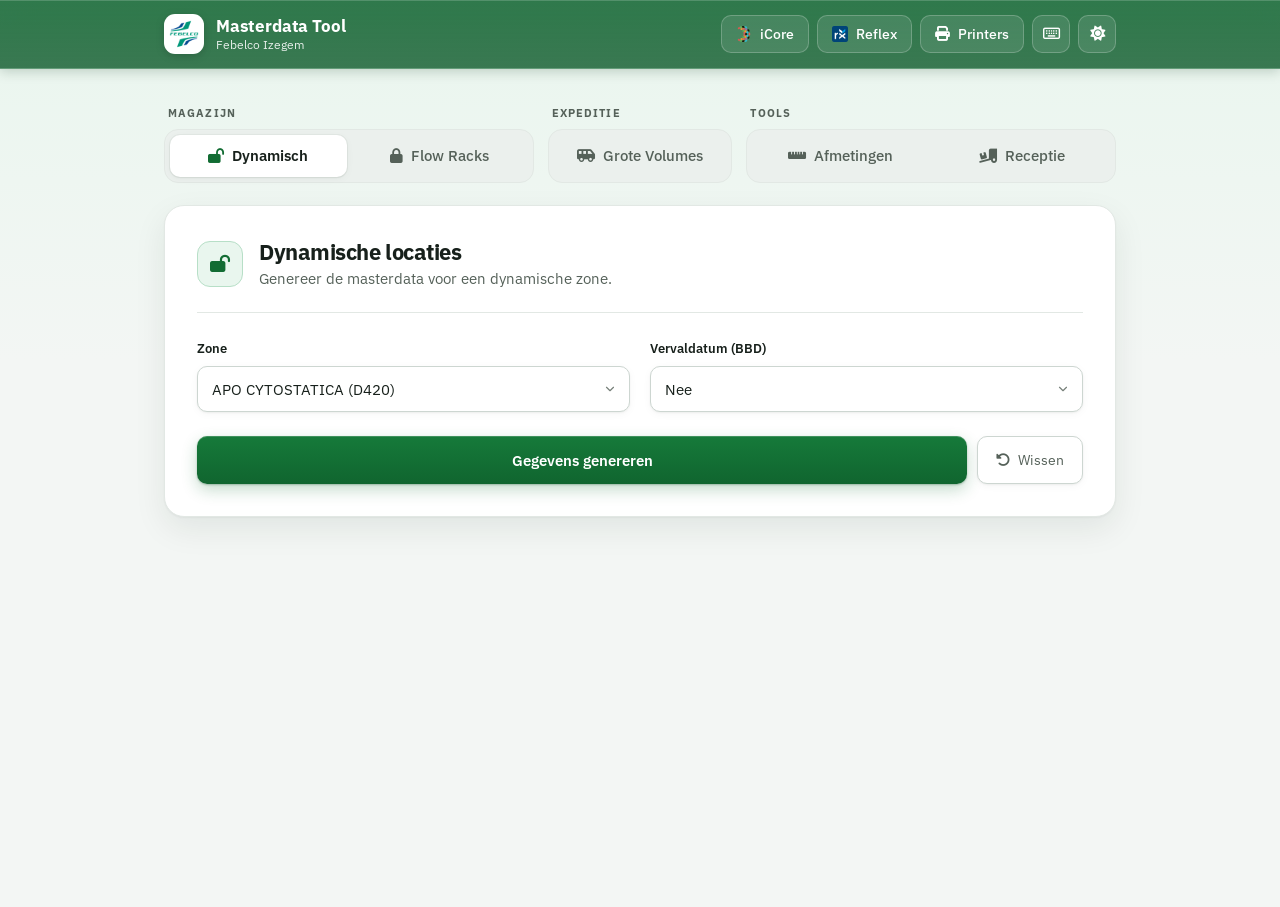
==== commit 5d846a71: "final" ====
--- a/index.html
+++ b/index.html
@@ -15,7 +15,7 @@
       rel="stylesheet"
       href="https://cdnjs.cloudflare.com/ajax/libs/font-awesome/6.5.1/css/all.min.css"
     />
-    <link rel="stylesheet" href="style_v3.css" />
+    <link rel="stylesheet" href="style_v4.css" />
   </head>
   <body>
     <!-- ============ BOVENBALK ============ -->
@@ -108,40 +108,21 @@
         <div class="tab-group" style="--n: 2">
           <span class="tab-group-label">Magazijn</span>
           <div class="tab-group-items">
-        <button
-          class="tab-btn active"
-          data-tab="dyn"
-          onclick="switchTab('dyn')"
-        >
-          <i class="fa-solid fa-lock-open"></i>
-          <span>Dynamisch</span>
-        </button>
-        <button class="tab-btn" data-tab="fix" onclick="switchTab('fix')">
-          <i class="fa-solid fa-lock"></i>
-          <span>Flow Racks</span>
-        </button>
+            <button class="tab-btn active" data-tab="dyn" onclick="switchTab('dyn')" ><i class="fa-solid fa-lock-open"></i><span>Dynamisch</span></button>
+            <button class="tab-btn" data-tab="fix" onclick="switchTab('fix')"><i class="fa-solid fa-lock"></i><span>Flow Racks</span></button>
           </div>
         </div>
         <div class="tab-group" style="--n: 1">
           <span class="tab-group-label">Expeditie</span>
           <div class="tab-group-items">
-        <button class="tab-btn" data-tab="gv" onclick="switchTab('gv')">
-          <i class="fa-solid fa-van-shuttle"></i>
-          <span>Grote Volumes</span>
-        </button>
+            <button class="tab-btn" data-tab="gv" onclick="switchTab('gv')"><i class="fa-solid fa-van-shuttle"></i><span>Grote Volumes</span></button>
           </div>
         </div>
         <div class="tab-group" style="--n: 2">
           <span class="tab-group-label">Tools</span>
           <div class="tab-group-items">
-        <button class="tab-btn" data-tab="afm" onclick="switchTab('afm')">
-          <i class="fa-solid fa-ruler-horizontal"></i>
-          <span>Afmetingen</span>
-        </button>
-        <button class="tab-btn" data-tab="rec" onclick="switchTab('rec')">
-          <i class="fa-solid fa-truck-ramp-box"></i>
-          <span>Receptie</span>
-        </button>
+            <button class="tab-btn" data-tab="afm" onclick="switchTab('afm')"><i class="fa-solid fa-ruler-horizontal"></i><span>Afmetingen</span></button>
+            <button class="tab-btn" data-tab="rec" onclick="switchTab('rec')"><i class="fa-solid fa-truck-ramp-box"></i><span>Receptie</span></button>
           </div>
         </div>
       </nav>
@@ -149,7 +130,13 @@
       <div class="card">
         <!-- ============ DYNAMISCH ============ -->
         <section id="sec-dyn" class="section active">
-          <div class="section-head"><h2>Dynamische locaties</h2><p>Genereer de masterdata voor een dynamische zone.</p></div>
+          <div class="section-head">
+            <div class="section-icon"><i class="fa-solid fa-lock-open"></i></div>
+            <div>
+              <h2>Dynamische locaties</h2>
+              <p>Genereer de masterdata voor een dynamische zone.</p>
+            </div>
+          </div>
           <div class="form-grid">
             <div class="form-group">
               <label for="dynZone">Zone</label>
@@ -206,7 +193,13 @@
 
         <!-- ============ FLOW RACKS ============ -->
         <section id="sec-fix" class="section">
-          <div class="section-head"><h2>Flow Racks</h2><p>Bepaal LV, afmetingen en locaties voor een flow rack.</p></div>
+          <div class="section-head">
+            <div class="section-icon"><i class="fa-solid fa-lock"></i></div>
+            <div>
+              <h2>Flow Racks</h2>
+              <p>Bepaal LV, afmetingen en locaties voor een flow rack.</p>
+            </div>
+          </div>
           <select id="fixKleurManual" hidden>
             <option value="BLAUW">BLU</option>
             <option value="ROOD">RED</option>
@@ -253,7 +246,13 @@
 
         <!-- ============ GROTE VOLUMES ============ -->
         <section id="sec-gv" class="section">
-          <div class="section-head"><h2>Grote Volumes</h2><p>Zoek op locatie of kies een volledige zone.</p></div>
+          <div class="section-head">
+            <div class="section-icon"><i class="fa-solid fa-van-shuttle"></i></div>
+            <div>
+              <h2>Grote Volumes</h2>
+              <p>Zoek op locatie of kies een volledige zone.</p>
+            </div>
+          </div>
           <div class="form-grid gv-grid">
             <div class="form-group">
               <label for="gvLocManual">Locatie</label>
@@ -310,7 +309,13 @@
 
         <!-- ============ AFMETINGEN ============ -->
         <section id="sec-afm" class="section">
-          <div class="section-head"><h2>Afmetingen</h2><p>Bereken de afmeting per zone en ligger.</p></div>
+          <div class="section-head">
+            <div class="section-icon"><i class="fa-solid fa-ruler-horizontal"></i></div>
+            <div>
+              <h2>Afmetingen</h2>
+              <p>Bereken de afmeting per zone en ligger.</p>
+            </div>
+          </div>
           <div class="form-grid">
             <div class="form-group">
               <label for="afmZone">Zone</label>
@@ -361,7 +366,13 @@
 
         <!-- ============ RECEPTIE ============ -->
         <section id="sec-rec" class="section">
-          <div class="section-head"><h2>Receptie</h2><p>Vind de juiste kar, clip of trolley voor een locatie.</p></div>
+          <div class="section-head">
+            <div class="section-icon"><i class="fa-solid fa-truck-ramp-box"></i></div>
+            <div>
+              <h2>Receptie</h2>
+              <p>Vind de juiste kar, clip of trolley voor een locatie.</p>
+            </div>
+          </div>
           <div class="sub-grid">
             <div class="sub-panel">
               <div class="sub-head">
--- a/style_v4.css
+++ b/style_v4.css
@@ -0,0 +1,1154 @@
+/* =========================================================
+   Masterdata Tool – stijl (v7 · verzorgd)
+   ========================================================= */
+
+:root {
+  --accent: #126c33;
+  --nav-bg: linear-gradient(180deg, rgba(16, 100, 48, 0.86) 0%, rgba(13, 88, 42, 0.8) 100%);
+  --nav-ink: #0e5a2a;
+  --accent-hover: #0e5a2a;
+  --accent-soft: #e9f6ee;
+  --accent-border: #b7dfc7;
+  --on-accent: #ffffff;
+
+  --bg: #f3f6f4;
+  --surface: #ffffff;
+  --surface-2: #f7f9f8;
+  --surface-3: #ebf0ed;
+  --text: #17201b;
+  --text-muted: #556159;
+  --border: #e2e8e4;
+  --border-strong: #cdd6d1;
+
+  --ok: #15803d;
+  --ok-soft: #e6f4ec;
+  --err: #c62828;
+  --err-soft: #fbeaea;
+
+  --btn-grad: linear-gradient(180deg, #167a3a 0%, #10652f 100%);
+  --shadow-sm: 0 1px 2px rgba(16, 32, 22, 0.05), 0 2px 8px rgba(16, 32, 22, 0.04);
+  --shadow-md: 0 1px 2px rgba(16, 32, 22, 0.04), 0 12px 32px rgba(16, 32, 22, 0.08);
+  --shadow-lg: 0 16px 40px rgba(16, 32, 22, 0.18);
+
+  --radius: 16px;
+  --radius-sm: 10px;
+  --sans: "IBM Plex Sans", system-ui, sans-serif;
+  --mono: "IBM Plex Mono", Consolas, monospace;
+}
+
+[data-theme="dark"] {
+  --accent: #5db88a;
+  --nav-bg: linear-gradient(180deg, rgba(28, 112, 68, 0.78) 0%, rgba(22, 90, 54, 0.7) 100%);
+  --nav-ink: #124d2e;
+  --accent-hover: #75c69c;
+  --accent-soft: #1f3a2b;
+  --accent-border: #2e5c44;
+  --on-accent: #ffffff;
+
+  --bg: #1a211d;
+  --surface: #232c26;
+  --surface-2: #28332c;
+  --surface-3: #2f3c34;
+  --text: #e7ece9;
+  --text-muted: #a3aea8;
+  --border: #35433a;
+  --border-strong: #46564b;
+
+  --ok: #5db88a;
+  --ok-soft: #1f3a2b;
+  --err: #ff7b7b;
+  --err-soft: #3a2323;
+
+  --btn-grad: linear-gradient(180deg, #2f7f58 0%, #266a48 100%);
+  --shadow-sm: 0 1px 2px rgba(0, 0, 0, 0.4);
+  --shadow-md: 0 1px 2px rgba(0, 0, 0, 0.4), 0 12px 32px rgba(0, 0, 0, 0.35);
+  --shadow-lg: 0 16px 40px rgba(0, 0, 0, 0.6);
+}
+
+*,
+*::before,
+*::after {
+  box-sizing: border-box;
+  margin: 0;
+  padding: 0;
+}
+
+html {
+  color-scheme: light;
+}
+[data-theme="dark"] {
+  color-scheme: dark;
+}
+
+body {
+  font-family: var(--sans);
+  background: linear-gradient(180deg, var(--accent-soft) 0, transparent 360px), var(--bg);
+  background-repeat: no-repeat;
+  color: var(--text);
+  min-height: 100vh;
+  font-size: 15px;
+  line-height: 1.5;
+  -webkit-font-smoothing: antialiased;
+  text-rendering: optimizeLegibility;
+}
+
+::selection {
+  background: color-mix(in srgb, var(--accent) 28%, transparent);
+}
+
+* {
+  scrollbar-width: thin;
+  scrollbar-color: var(--border-strong) transparent;
+}
+
+kbd {
+  font-family: var(--mono);
+  font-size: 0.75em;
+  padding: 1px 6px;
+  border: 1px solid var(--border-strong);
+  border-radius: 4px;
+  background: var(--surface);
+  color: var(--text-muted);
+}
+
+/* ---------- Bovenbalk ---------- */
+.topbar {
+  position: sticky;
+  top: 0;
+  z-index: 100;
+  background: var(--nav-bg);
+  backdrop-filter: blur(16px) saturate(1.5);
+  -webkit-backdrop-filter: blur(16px) saturate(1.5);
+  border-bottom: 1px solid rgba(255, 255, 255, 0.25);
+  box-shadow: 0 2px 12px rgba(10, 50, 25, 0.22), inset 0 1px 0 rgba(255, 255, 255, 0.18);
+}
+
+.topbar-inner {
+  max-width: 1000px;
+  margin: 0 auto;
+  padding: 14px 24px;
+  display: flex;
+  align-items: center;
+  justify-content: space-between;
+  gap: 16px;
+}
+
+.brand {
+  display: flex;
+  align-items: center;
+  gap: 12px;
+  min-width: 0;
+}
+
+.brand-logo {
+  width: 40px;
+  height: 40px;
+  padding: 5px;
+  object-fit: contain;
+  flex-shrink: 0;
+  background: #fff;
+  border-radius: 11px;
+  box-shadow: 0 2px 8px rgba(0, 0, 0, 0.18);
+}
+
+.brand-text {
+  display: flex;
+  flex-direction: column;
+  line-height: 1.2;
+  min-width: 0;
+}
+
+.brand-title {
+  font-weight: 700;
+  font-size: 1.05rem;
+  letter-spacing: -0.01em;
+  color: #fff;
+}
+
+.brand-sub {
+  font-size: 0.78rem;
+  color: rgba(255, 255, 255, 0.88);
+  white-space: nowrap;
+  overflow: hidden;
+  text-overflow: ellipsis;
+}
+
+.toolbar {
+  display: flex;
+  align-items: center;
+  gap: 8px;
+}
+
+.tool-btn {
+  display: inline-flex;
+  align-items: center;
+  gap: 8px;
+  height: 38px;
+  padding: 0 14px;
+  border-radius: var(--radius-sm);
+  border: 1px solid rgba(255, 255, 255, 0.22);
+  background: rgba(255, 255, 255, 0.1);
+  color: #fff;
+  font: inherit;
+  font-size: 0.86rem;
+  font-weight: 500;
+  text-decoration: none;
+  cursor: pointer;
+  transition: background 0.15s, color 0.15s, border-color 0.15s, transform 0.15s, box-shadow 0.15s;
+}
+
+.tool-btn:hover {
+  background: #fff;
+  border-color: #fff;
+  color: var(--nav-ink);
+  transform: translateY(-1px);
+  box-shadow: 0 6px 14px rgba(0, 0, 0, 0.18);
+}
+
+.tool-btn:active {
+  transform: translateY(0);
+  box-shadow: none;
+}
+
+.tool-btn img {
+  width: 16px;
+  height: 16px;
+}
+
+.tool-btn i {
+  font-size: 0.95rem;
+}
+
+.tool-btn.icon-only {
+  width: 38px;
+  padding: 0;
+  justify-content: center;
+}
+
+/* Printers pop-up */
+.printer-hub {
+  position: relative;
+}
+
+.printer-popup {
+  display: none;
+  position: absolute;
+  top: calc(100% + 6px);
+  right: 0;
+  min-width: 250px;
+  background: var(--surface);
+  border: 1px solid var(--border);
+  border-radius: var(--radius);
+  box-shadow: var(--shadow-lg);
+  padding: 6px;
+  z-index: 101;
+}
+
+.printer-hub.active .printer-popup {
+  display: block;
+  animation: popIn 0.16s ease-out;
+  transform-origin: top right;
+}
+
+@keyframes popIn {
+  from {
+    opacity: 0;
+    transform: translateY(-4px) scale(0.97);
+  }
+}
+
+.popup-title {
+  font-size: 0.72rem;
+  color: var(--text-muted);
+  padding: 8px 10px 6px;
+}
+
+.printer-row {
+  width: 100%;
+  display: flex;
+  justify-content: space-between;
+  align-items: center;
+  gap: 12px;
+  padding: 9px 10px;
+  border: none;
+  background: none;
+  border-radius: var(--radius-sm);
+  font: inherit;
+  color: var(--text);
+  cursor: pointer;
+  text-align: left;
+}
+
+.printer-row {
+  transition: background 0.12s;
+}
+
+.printer-row:hover {
+  background: var(--surface-3);
+}
+
+.printer-row-label {
+  font-size: 0.9rem;
+}
+
+.printer-row-code {
+  font-family: var(--mono);
+  font-size: 0.82rem;
+  color: var(--accent);
+  background: var(--accent-soft);
+  padding: 2px 8px;
+  border-radius: 6px;
+}
+
+/* ---------- Pagina ---------- */
+.page-wrapper {
+  max-width: 1000px;
+  margin: 0 auto;
+  padding: 36px 24px 64px;
+  min-height: calc(100vh - 62px);
+}
+
+/* ---------- Tabbladen ---------- */
+.nav-tabs {
+  display: flex;
+  gap: 14px;
+  margin-bottom: 20px;
+  overflow-x: auto;
+  padding-bottom: 2px;
+}
+
+/* Categorie: label met daaronder de tabbladen */
+.tab-group {
+  flex: var(--n, 1) 1 0;
+  min-width: max-content;
+  display: flex;
+  flex-direction: column;
+  gap: 7px;
+}
+
+.tab-group-label {
+  padding-left: 4px;
+  font-size: 0.7rem;
+  font-weight: 700;
+  text-transform: uppercase;
+  letter-spacing: 0.1em;
+  color: var(--text-muted);
+}
+
+.tab-group-items {
+  display: flex;
+  gap: 4px;
+  padding: 5px;
+  background: var(--surface-3);
+  border: 1px solid var(--border);
+  border-radius: 14px;
+}
+
+.nav-tabs::-webkit-scrollbar {
+  display: none;
+}
+
+.tab-btn {
+  flex: 1;
+  display: flex;
+  align-items: center;
+  justify-content: center;
+  gap: 8px;
+  padding: 10px 14px;
+  border: none;
+  border-radius: 10px;
+  background: none;
+  color: var(--text-muted);
+  font: inherit;
+  font-size: 0.92rem;
+  font-weight: 500;
+  cursor: pointer;
+  white-space: nowrap;
+  transition: color 0.15s, background 0.15s, box-shadow 0.15s, transform 0.1s;
+}
+
+.tab-btn:active {
+  transform: scale(0.97);
+}
+
+.tab-btn i {
+  font-size: 0.9rem;
+  transition: color 0.15s;
+}
+
+.tab-btn:hover:not(.active) {
+  color: var(--text);
+}
+
+.tab-btn.active {
+  color: var(--text);
+  font-weight: 600;
+  background: var(--surface);
+  box-shadow: var(--shadow-sm), 0 0 0 1px var(--border);
+}
+
+.tab-btn.active i {
+  color: var(--accent);
+}
+
+[data-theme="dark"] .tab-btn.active {
+  background: #3b4a41;
+  box-shadow: var(--shadow-sm), 0 0 0 1px var(--border-strong);
+}
+
+/* ---------- Kaart / secties ---------- */
+.card {
+  background: var(--surface);
+  border: 1px solid var(--border);
+  border-radius: 20px;
+  box-shadow: var(--shadow-md);
+  padding: 32px;
+}
+
+.section {
+  display: none;
+}
+
+.section.active {
+  display: block;
+  animation: sectionIn 0.28s ease-out;
+}
+
+@keyframes sectionIn {
+  from {
+    opacity: 0;
+    transform: translateY(6px);
+  }
+}
+
+.section-head {
+  display: flex;
+  align-items: center;
+  gap: 16px;
+  margin-bottom: 26px;
+  padding-bottom: 22px;
+  border-bottom: 1px solid var(--border);
+}
+
+.section-icon {
+  display: grid;
+  place-items: center;
+  width: 46px;
+  height: 46px;
+  flex-shrink: 0;
+  border-radius: 13px;
+  background: var(--accent-soft);
+  border: 1px solid var(--accent-border);
+  color: var(--accent);
+  font-size: 1.1rem;
+}
+
+.section-head h2 {
+  font-size: 1.4rem;
+  font-weight: 700;
+  letter-spacing: -0.02em;
+  line-height: 1.25;
+}
+
+.section-head p {
+  color: var(--text-muted);
+  margin-top: 2px;
+}
+
+/* ---------- Formulier ---------- */
+.form-grid {
+  display: grid;
+  grid-template-columns: repeat(auto-fit, minmax(240px, 1fr));
+  gap: 20px;
+  margin-bottom: 24px;
+}
+
+.gv-grid {
+  grid-template-columns: 1fr auto 1fr;
+  align-items: end;
+}
+
+.or-divider {
+  display: flex;
+  align-items: center;
+  justify-content: center;
+  height: 44px;
+}
+
+.or-divider span {
+  font-size: 0.8rem;
+  color: var(--text-muted);
+}
+
+.form-group label {
+  display: block;
+  font-size: 0.82rem;
+  font-weight: 600;
+  color: var(--text);
+  margin-bottom: 7px;
+}
+
+select,
+input[type="text"],
+input[type="number"] {
+  width: 100%;
+  height: 46px;
+  padding: 0 14px;
+  background: var(--surface);
+  border: 1px solid var(--border-strong);
+  box-shadow: var(--shadow-sm);
+  border-radius: var(--radius-sm);
+  color: var(--text);
+  font-family: inherit;
+  font-size: 0.95rem;
+  outline: none;
+  transition: border-color 0.15s, box-shadow 0.15s, background-color 0.15s;
+}
+
+input[type="text"] {
+  font-family: var(--mono);
+  text-transform: uppercase;
+}
+
+input::placeholder {
+  color: var(--text-muted);
+  opacity: 0.8;
+  text-transform: none;
+}
+
+select:hover:not(:disabled),
+input:hover {
+  border-color: color-mix(in srgb, var(--accent) 45%, var(--border-strong));
+}
+
+select:focus,
+input:focus {
+  border-color: var(--accent);
+  box-shadow: 0 0 0 4px color-mix(in srgb, var(--accent) 20%, transparent);
+}
+
+select {
+  padding-right: 36px;
+  appearance: none;
+  background-image: url("data:image/svg+xml,%3Csvg xmlns='http://www.w3.org/2000/svg' width='16' height='16' viewBox='0 0 24 24' fill='none' stroke='%2377807a' stroke-width='2' stroke-linecap='round' stroke-linejoin='round'%3E%3Cpolyline points='6 9 12 15 18 9'/%3E%3C/svg%3E");
+  background-repeat: no-repeat;
+  background-position: right 12px center;
+  background-size: 14px;
+  cursor: pointer;
+}
+
+input[type="text"]:not(:placeholder-shown) {
+  border-color: var(--accent-border);
+}
+
+select option {
+  background: var(--surface);
+  color: var(--text);
+}
+
+select:disabled {
+  background-color: var(--surface-2);
+  opacity: 0.6;
+  cursor: not-allowed;
+}
+
+/* ---------- Knoppen ---------- */
+.btn-group {
+  display: flex;
+  gap: 10px;
+  align-items: stretch;
+}
+
+.btn-primary {
+  flex: 1;
+  display: inline-flex;
+  align-items: center;
+  justify-content: center;
+  gap: 8px;
+  height: 48px;
+  padding: 0 22px;
+  background: var(--btn-grad);
+  color: var(--on-accent);
+  border: none;
+  border-radius: var(--radius-sm);
+  font: inherit;
+  font-size: 0.95rem;
+  font-weight: 600;
+  cursor: pointer;
+  box-shadow: 0 1px 2px rgba(16, 80, 40, 0.3), 0 6px 16px rgba(18, 108, 51, 0.24), inset 0 1px 0 rgba(255, 255, 255, 0.18);
+  transition: filter 0.15s, transform 0.15s, box-shadow 0.15s;
+}
+
+.btn-primary:hover {
+  filter: brightness(1.07);
+  transform: translateY(-1px);
+  box-shadow: 0 1px 2px rgba(16, 80, 40, 0.3), 0 10px 22px rgba(18, 108, 51, 0.3), inset 0 1px 0 rgba(255, 255, 255, 0.18);
+}
+
+.btn-primary:active {
+  transform: translateY(0);
+}
+
+.btn-reset {
+  display: inline-flex;
+  align-items: center;
+  justify-content: center;
+  gap: 8px;
+  min-width: 48px;
+  height: 48px;
+  padding: 0 18px;
+  background: var(--surface);
+  box-shadow: var(--shadow-sm);
+  border: 1px solid var(--border-strong);
+  border-radius: var(--radius-sm);
+  color: var(--text-muted);
+  font: inherit;
+  font-size: 0.9rem;
+  cursor: pointer;
+  transition: background 0.12s, color 0.12s;
+}
+
+.btn-reset:hover {
+  background: var(--surface-3);
+  color: var(--text);
+}
+
+.btn-secondary {
+  height: 40px;
+  padding: 0 16px;
+  background: none;
+  border: 1px solid var(--border-strong);
+  border-radius: var(--radius-sm);
+  color: var(--text);
+  font: inherit;
+  cursor: pointer;
+}
+
+.btn-secondary:hover {
+  background: var(--surface-3);
+}
+
+.btn-small {
+  flex: 0 0 auto;
+  height: 40px;
+  min-width: 90px;
+}
+
+button:focus-visible,
+a:focus-visible {
+  outline: 2px solid var(--accent);
+  outline-offset: 2px;
+}
+
+.topbar button:focus-visible,
+.topbar a:focus-visible {
+  outline-color: #fff;
+}
+
+/* ---------- Voortgang ---------- */
+.progress-container {
+  display: none;
+  height: 4px;
+  background: var(--surface-3);
+  border-radius: 4px;
+  margin: 18px 0 0;
+  overflow: hidden;
+}
+
+.progress-container.active {
+  display: block;
+}
+
+.progress-bar {
+  width: 0%;
+  height: 100%;
+  background: var(--btn-grad);
+  border-radius: 4px;
+  transition: width 0.4s ease;
+}
+
+/* ---------- Resultaten ---------- */
+.results {
+  display: none;
+  margin-top: 26px;
+  border: 1px solid var(--border-strong);
+  border-radius: 14px;
+  overflow: hidden;
+  background: var(--surface);
+  box-shadow: var(--shadow-sm);
+}
+
+.results.show {
+  display: block;
+}
+
+.table-wrap {
+  overflow-x: auto;
+}
+
+table {
+  width: 100%;
+  border-collapse: collapse;
+}
+
+thead tr {
+  background: var(--surface-2);
+}
+
+th {
+  padding: 12px 18px;
+  text-align: left;
+  font-size: 0.72rem;
+  font-weight: 600;
+  text-transform: uppercase;
+  letter-spacing: 0.06em;
+  color: var(--text-muted);
+  white-space: nowrap;
+  border-bottom: 1px solid var(--border-strong);
+}
+
+td {
+  padding: 16px 18px;
+  text-align: left;
+  border-bottom: 1px solid var(--border);
+  font-family: var(--mono);
+  font-size: 0.95rem;
+  font-weight: 500;
+  font-variant-numeric: tabular-nums;
+  white-space: nowrap;
+}
+
+tbody tr:last-child td {
+  border-bottom: none;
+}
+
+/* Klik-om-te-kopiëren */
+.results td:not([colspan]),
+[data-copy] {
+  cursor: copy;
+}
+
+.results td:not([colspan]):hover {
+  background: var(--accent-soft);
+  color: var(--accent);
+}
+
+.copied {
+  animation: copiedFlash 0.6s ease;
+}
+
+@keyframes copiedFlash {
+  0% {
+    background: var(--ok-soft);
+  }
+  100% {
+    background: transparent;
+  }
+}
+
+td.msg-error {
+  color: var(--err);
+  text-align: center;
+  font-family: inherit;
+  padding: 22px;
+  white-space: normal;
+}
+
+.badge {
+  display: inline-flex;
+  align-items: center;
+  padding: 4px 12px;
+  border-radius: 8px;
+  font-size: 0.88rem;
+  font-weight: 600;
+  font-family: var(--mono);
+}
+
+.badge-green {
+  background: var(--accent-soft);
+  color: var(--accent);
+  border: 1px solid var(--accent-border);
+}
+
+.badge-red {
+  background: var(--err-soft);
+  color: var(--err);
+}
+
+.badge-big {
+  font-size: 1.1rem;
+  padding: 6px 18px;
+  background: var(--btn-grad);
+  color: var(--on-accent);
+  border: none;
+  box-shadow: 0 6px 14px rgba(18, 108, 51, 0.26);
+}
+
+.kar-alt {
+  font-size: 0.95rem;
+  opacity: 0.7;
+  margin-left: 4px;
+}
+
+/* Flow racks extra rijen */
+.row-extra td {
+  background: var(--surface-2);
+  white-space: normal;
+  cursor: default !important;
+}
+
+.row-extra td:hover {
+  background: var(--surface-2) !important;
+  color: inherit !important;
+}
+
+.extra-line {
+  display: flex;
+  align-items: center;
+  gap: 12px;
+  flex-wrap: wrap;
+}
+
+.extra-label {
+  font-family: var(--sans);
+  font-size: 0.78rem;
+  color: var(--text-muted);
+}
+
+.col-split {
+  border-left: 1px solid var(--border);
+  padding-left: 16px;
+}
+
+.loc-grid {
+  display: grid;
+  grid-template-columns: 1fr 1fr;
+  gap: 12px;
+}
+
+.loc-card {
+  background: var(--surface);
+  border: 1px solid var(--border-strong);
+  border-radius: 12px;
+  padding: 12px 16px;
+  transition: border-color 0.15s, box-shadow 0.2s, transform 0.2s;
+}
+
+.loc-card:hover {
+  border-color: var(--accent);
+  box-shadow: var(--shadow-md);
+  transform: translateY(-1px);
+}
+
+.loc-card .extra-label {
+  display: flex;
+  justify-content: space-between;
+  margin-bottom: 2px;
+}
+
+.loc-value {
+  font-family: var(--mono);
+  font-size: 1.05rem;
+  letter-spacing: 0.12em;
+}
+
+/* ---------- Receptie ---------- */
+.sub-grid {
+  display: grid;
+  grid-template-columns: 1fr 1fr;
+  gap: 20px;
+}
+
+.sub-panel {
+  display: flex;
+  flex-direction: column;
+  gap: 16px;
+  min-width: 0;
+  padding: 24px;
+  background: var(--surface-2);
+  border: 1px solid var(--border);
+  border-radius: 16px;
+}
+
+.sub-head h3 {
+  font-size: 1.05rem;
+  font-weight: 700;
+  letter-spacing: -0.01em;
+}
+
+.sub-head p {
+  font-size: 0.86rem;
+  color: var(--text-muted);
+}
+
+.sub-panel .results {
+  margin-top: 0;
+}
+
+.sub-panel .progress-container {
+  margin: 0;
+}
+
+/* ---------- Modals ---------- */
+.modal {
+  position: fixed;
+  inset: 0;
+  background: rgba(10, 18, 13, 0.5);
+  backdrop-filter: blur(4px);
+  z-index: 9999;
+  display: none;
+  align-items: center;
+  justify-content: center;
+  padding: 16px;
+}
+
+.modal.show {
+  display: flex;
+}
+
+.modal-content {
+  background: var(--surface);
+  border: 1px solid var(--border);
+  border-radius: 20px;
+  padding: 28px;
+  box-shadow: var(--shadow-lg);
+  width: 100%;
+  max-width: 520px;
+  max-height: 85vh;
+  overflow-y: auto;
+}
+
+.modal-input .modal-content {
+  max-width: 380px;
+}
+
+.modal-head {
+  display: flex;
+  justify-content: space-between;
+  align-items: center;
+  margin-bottom: 18px;
+}
+
+.modal-head h2 {
+  font-size: 1.1rem;
+  font-weight: 600;
+  display: flex;
+  gap: 10px;
+  align-items: center;
+}
+
+.modal-close {
+  width: 32px;
+  height: 32px;
+  border-radius: var(--radius-sm);
+  border: none;
+  background: none;
+  color: var(--text-muted);
+  cursor: pointer;
+  font-size: 1rem;
+}
+
+.modal-close:hover {
+  background: var(--surface-3);
+  color: var(--text);
+}
+
+.modal-foot {
+  margin-top: 18px;
+  padding-top: 14px;
+  border-top: 1px solid var(--border);
+  font-size: 0.85rem;
+  color: var(--text-muted);
+}
+
+#inputModalTitle {
+  font-size: 1.1rem;
+  font-weight: 600;
+  margin-bottom: 4px;
+}
+
+#inputModalMessage {
+  color: var(--text-muted);
+  margin-bottom: 14px;
+  font-size: 0.9rem;
+}
+
+.input-unit {
+  position: relative;
+  margin-bottom: 18px;
+}
+
+.input-unit input {
+  height: 48px;
+  font-size: 1.15rem;
+  padding-right: 48px;
+}
+
+.input-unit span {
+  position: absolute;
+  right: 14px;
+  top: 50%;
+  transform: translateY(-50%);
+  color: var(--text-muted);
+}
+
+.modal-actions {
+  display: flex;
+  gap: 8px;
+  justify-content: flex-end;
+}
+
+.shortcuts-grid {
+  display: grid;
+  grid-template-columns: 1fr 1fr;
+  gap: 10px;
+}
+
+.shortcut {
+  padding: 10px 12px;
+  border-radius: var(--radius-sm);
+  border: 1px solid var(--border);
+}
+
+.shortcut kbd {
+  font-size: 0.8rem;
+  color: var(--text);
+}
+
+.shortcut-action {
+  margin-top: 6px;
+  font-weight: 500;
+  font-size: 0.9rem;
+}
+
+.shortcut-desc {
+  font-size: 0.8rem;
+  color: var(--text-muted);
+}
+
+/* ---------- Meldingen ---------- */
+.toast-stack {
+  position: fixed;
+  bottom: 24px;
+  left: 50%;
+  transform: translateX(-50%);
+  display: flex;
+  flex-direction: column;
+  gap: 8px;
+  z-index: 10000;
+  pointer-events: none;
+}
+
+.toast {
+  display: flex;
+  align-items: center;
+  gap: 10px;
+  padding: 10px 16px;
+  border-radius: var(--radius-sm);
+  background: var(--text);
+  color: var(--bg);
+  font-size: 0.9rem;
+  box-shadow: var(--shadow-lg);
+  animation: toastIn 0.15s ease;
+  white-space: nowrap;
+}
+
+.toast i {
+  color: #5db88a;
+}
+
+.toast.error i {
+  color: #ff7b7b;
+}
+
+.toast.hide {
+  animation: toastOut 0.15s ease forwards;
+}
+
+@keyframes toastIn {
+  from {
+    opacity: 0;
+    transform: translateY(6px);
+  }
+}
+
+@keyframes toastOut {
+  to {
+    opacity: 0;
+    transform: translateY(6px);
+  }
+}
+
+/* ---------- Responsief ---------- */
+@media (max-width: 900px) {
+  .sub-grid {
+    grid-template-columns: 1fr;
+  }
+}
+
+@media (max-width: 640px) {
+  .topbar-inner {
+    padding: 10px 12px;
+  }
+  .brand-sub,
+  .tool-label {
+    display: none;
+  }
+  .tool-btn {
+    width: 38px;
+    padding: 0;
+    justify-content: center;
+  }
+  .page-wrapper {
+    padding: 20px 12px 40px;
+  }
+  .nav-tabs {
+    gap: 10px;
+  }
+  .section-icon {
+    width: 40px;
+    height: 40px;
+    border-radius: 11px;
+    font-size: 1rem;
+  }
+  .section-head {
+    gap: 12px;
+  }
+  .tab-group-items {
+    gap: 2px;
+    padding: 4px;
+  }
+  .tab-btn {
+    padding: 9px 10px;
+    font-size: 0.82rem;
+  }
+  .card {
+    padding: 20px;
+    border-radius: 16px;
+  }
+  .tab-btn i {
+    display: none;
+  }
+  .gv-grid {
+    grid-template-columns: 1fr;
+  }
+  .or-divider {
+    height: auto;
+  }
+  .loc-grid,
+  .shortcuts-grid {
+    grid-template-columns: 1fr;
+  }
+  .btn-reset span {
+    display: none;
+  }
+}
+
+@media (prefers-reduced-motion: reduce) {
+  *,
+  *::before,
+  *::after {
+    animation: none !important;
+    transition: none !important;
+  }
+}
